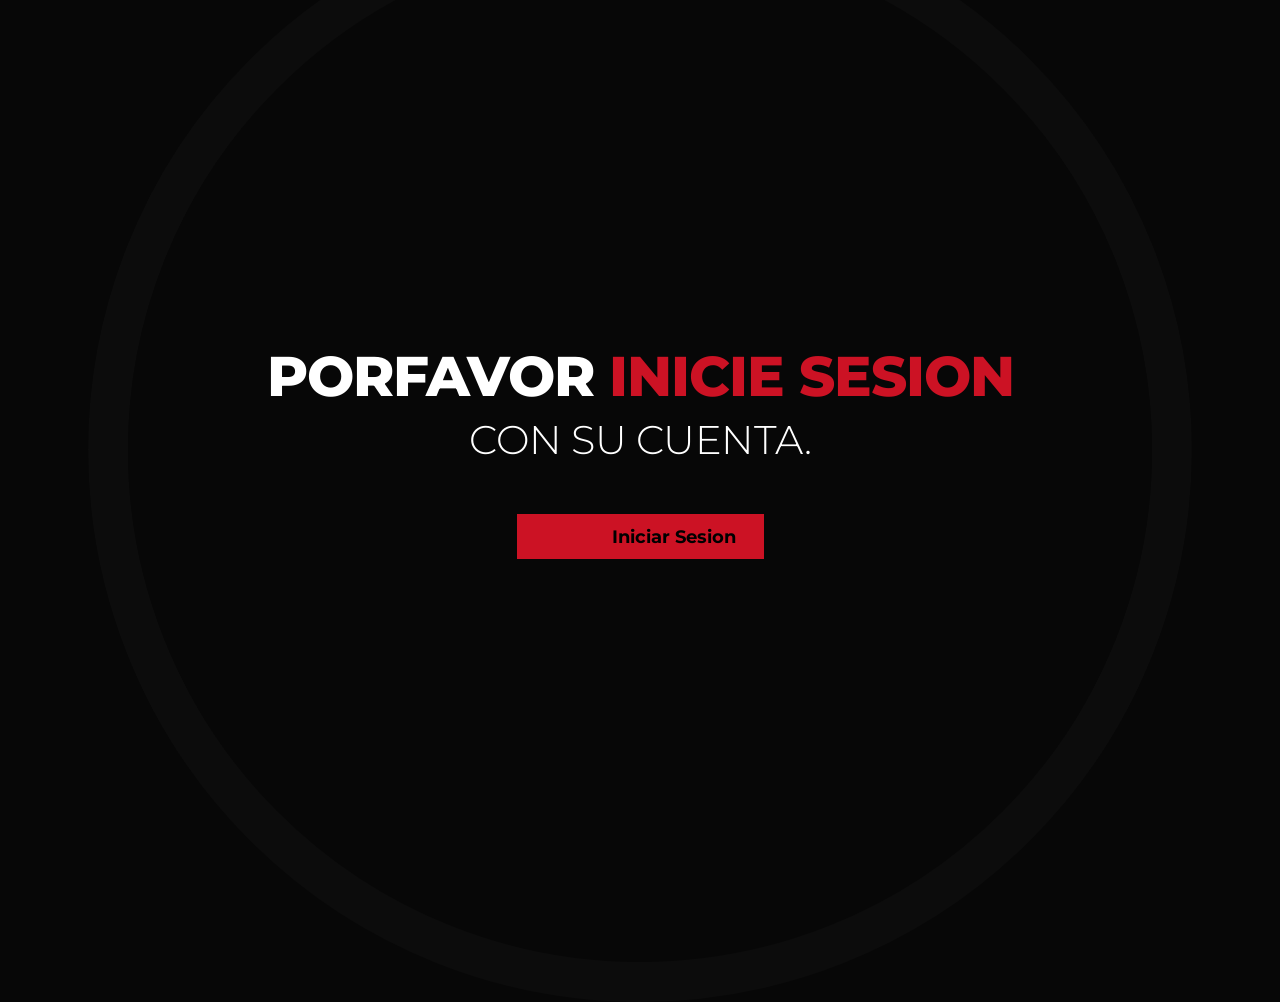
==== index.html @ c69fb955 "Update index.html" ====
<!DOCTYPE html>
<html lang="es">
<head>
    <meta charset="UTF-8">
    <meta name="viewport" content="width=device-width, initial-scale=1.0">
    <title>ZyrIsland</title>
    <link rel="stylesheet" href="css/styles.css">
    <link href="https://fonts.googleapis.com/icon?family=Material+Icons" rel="stylesheet">

    <link rel="icon" type="image/png" href="/favicon/favicon-96x96.png" sizes="96x96" />
    <link rel="icon" type="image/svg+xml" href="/favicon/favicon.svg" />
    <link rel="shortcut icon" href="/favicon/favicon.ico" />
    <link rel="apple-touch-icon" sizes="180x180" href="/favicon/apple-touch-icon.png" />
    <meta name="apple-mobile-web-app-title" content="ZyrAkaTV" />
    <link rel="manifest" href="/favicon/site.webmanifest" />
</head>
<body>
    <div id="toast-container" class="toast-container"></div>

    <div class="background-graphic"></div>
    
    <div class="login-container">
        <h1>PORFAVOR <span class="highlight">INICIE SESION</span></h1>
        <h2>CON SU CUENTA.</h2>

        <div id="initial-view" class="view-section">
            <button id="show-login-btn" class="red-btn">
                <span class="material-icons icon">key</span>  Iniciar Sesion
            </button>
        </div>

        <div id="form-view" class="view-section hidden-smooth">
            <input type="text" id="username-input" placeholder="Nombre de usuario" autocomplete="off">
            <input type="password" id="password-input" placeholder="Contraseña">
            <button id="submit-login-btn" class="red-btn btn-small"><span class="material-icons icon">login</span> Acceder</button>
        </div>
    </div>

    <script src="js/login.js"></script>
</body>
</html>
---- css/styles.css ----
@import url('https://fonts.googleapis.com/css2?family=Montserrat:wght@300;400;700;800&display=swap');

body {
    margin: 0;
    padding: 0;
    background-color: #070707;
    color: #ffffff;
    font-family: 'Montserrat', sans-serif;
    display: flex;
    justify-content: center;
    align-items: center;
    height: 100vh;
    overflow: hidden;
    position: relative;
}

.background-graphic {
    position: absolute;
    top: 50%;
    left: 50%;
    transform: translate(-50%, -50%);
    width: 80vw;
    height: 80vw;
    border: 40px solid rgba(255, 255, 255, 0.02);
    border-radius: 50%;
    z-index: 0;
    pointer-events: none;
}

.login-container {
    text-align: center;
    z-index: 10;
    position: relative;
}

h1 { font-size: 3.5rem; font-weight: 800; margin: 0; letter-spacing: -1px; }
.highlight { color: #cc1224; }
h2 { font-size: 2.5rem; font-weight: 300; margin: 5px 0 50px 0; letter-spacing: -0.5px; }

.view-section {
    transition: opacity 0.4s ease, transform 0.4s ease;
    opacity: 1;
    transform: scale(1);
}

.hidden-smooth {
    opacity: 0;
    transform: scale(0.95);
    pointer-events: none;
    position: absolute;
    visibility: hidden;
}

#form-view {
    display: flex;
    flex-direction: column;
    align-items: center;
    gap: 12px;
    width: 100%;
}

.red-btn {
    background-color: #cc1224;
    color: #000000;
    border: none;
    padding: 12px 28px;
    font-size: 1.1rem;
    font-weight: 700;
    font-family: 'Montserrat', sans-serif;
    cursor: pointer;
    display: inline-flex;
    align-items: center;
    justify-content: center;
    transition: background-color 0.3s ease, transform 0.1s ease;
}

.red-btn:hover { background-color: #e61529; }
.red-btn:active { transform: scale(0.98); }

.red-btn.loading {
    background-color: #5c0810;
    color: #999;
    pointer-events: none;
}

.red-btn .icon { margin-right: 10px; font-size: 1.2rem; }
.btn-small { margin-top: 15px; padding: 10px 20px; font-size: 1rem; width: 250px; }

input {
    width: 224px;
    padding: 12px;
    background-color: #111;
    border: 1px solid #333;
    color: white;
    font-family: 'Montserrat', sans-serif;
    outline: none;
    transition: border-color 0.3s ease, box-shadow 0.3s ease;
}

input:focus {
    border-color: #cc1224;
    box-shadow: 0 0 8px rgba(204, 18, 36, 0.3);
}

.toast-container {
    position: fixed;
    top: 20px;
    left: 50%;
    transform: translateX(-50%);
    display: flex;
    flex-direction: column;
    gap: 10px;
    z-index: 1000;
}

.toast {
    background-color: #1a1a1a;
    border: 1px solid #333;
    border-radius: 4px;
    width: 320px;
    overflow: hidden;
    box-shadow: 0 5px 15px rgba(0,0,0,0.6);
    animation: slideDown 0.4s cubic-bezier(0.175, 0.885, 0.32, 1.275) forwards, fadeOut 0.3s ease 5s forwards;
}

@keyframes slideDown {
    from { transform: translateY(-30px); opacity: 0; }
    to { transform: translateY(0); opacity: 1; }
}
@keyframes fadeOut {
    from { opacity: 1; transform: translateY(0); }
    to { opacity: 0; transform: translateY(-10px); }
}

.toast-content {
    display: flex;
    align-items: center;
    padding: 15px;
    gap: 15px;
}

.toast-text {
    flex: 1;
    text-align: left;
}

.toast-text h4 {
    margin: 0 0 3px 0;
    font-size: 1rem;
    font-weight: 700;
}

.toast-text p {
    margin: 0;
    font-size: 0.85rem;
    color: #aaa;
}

.toast-icon { font-size: 28px; }
.toast-error .toast-icon { color: #ff3333; }
.toast-success .toast-icon { color: #28a745; }

.toast-progress {
    height: 4px;
    width: 100%;
    background-color: #222;
}

.toast-progress-bar {
    height: 100%;
    width: 100%;
    animation: progressShrink 5s linear forwards;
}

.toast-error .toast-progress-bar { background-color: #ff3333; }
.toast-success .toast-progress-bar { background-color: #28a745; }

@keyframes progressShrink {
    from { width: 100%; }
    to { width: 0%; }
}

.language-selector { margin-top: 60px; display: flex; align-items: center; justify-content: center; gap: 10px; font-size: 0.9rem; }
select { background-color: #000; color: #fff; border: 1px solid #333; padding: 5px 10px; font-family: 'Montserrat', sans-serif; outline: none; }

/* =========================================
   ESTILOS DEL DASHBOARD
   ========================================= */

.dashboard-body {
    background-color: #0c0c0e; 
    overflow: hidden;
}

.dashboard-layout {
    display: flex;
    height: 100vh;
    width: 100vw;
}

.sidebar {
    width: 260px;
    background-color: #121216; 
    display: flex;
    flex-direction: column;
    justify-content: space-between;
    padding: 20px 0;
    border-right: 1px solid #1a1a1a;
}

.sidebar-top {
    display: flex;
    flex-direction: column;
}

.toggle-arrow {
    align-self: flex-end;
    margin-right: 20px;
    color: #fff;
    cursor: pointer;
    font-size: 1.2rem;
}

.user-profile {
    display: flex;
    flex-direction: column;
    align-items: center;
    margin-top: 20px;
    margin-bottom: 40px;
}

.avatar-container {
    width: 100px;
    height: 100px;
    border: 2px solid #cc1224;
    margin-bottom: 15px;
    background-color: #000;
}

.avatar-container img {
    width: 100%;
    height: 100%;
    object-fit: cover;
    image-rendering: pixelated; 
}

.user-profile h2 {
    font-size: 1.2rem;
    font-weight: 700;
    margin: 0;
    letter-spacing: 0px;
}

.sidebar-menu {
    display: flex;
    flex-direction: column;
    gap: 5px;
}

.menu-item {
    display: flex;
    align-items: center;
    gap: 15px;
    color: #dfdfdf;
    text-decoration: none;
    padding: 12px 30px;
    font-size: 1rem;
    font-weight: 400;
    transition: background-color 0.2s;
}

.menu-item:hover {
    background-color: rgba(255, 255, 255, 0.05);
}

.menu-item .material-icons {
    font-size: 1.5rem;
    color: #999;
}

.sidebar-bottom {
    padding: 0 20px;
}

.studio-logo {
    display: flex;
    align-items: center;
    gap: 15px;
    margin-bottom: 20px;
}

.custom-logo {
    width: 45px;
    height: auto;
}

.studio-text {
    line-height: 1.2;
}

.brand-name { font-weight: 800; font-size: 1.1rem; }
.brand-sub { font-weight: 400; font-size: 1rem; }

.footer-links p {
    font-size: 0.7rem;
    color: #666;
    line-height: 1.6;
}

.footer-links a {
    color: #666;
    text-decoration: none;
}

.footer-links a:hover { color: #aaa; }

.main-content {
    flex: 1;
    display: flex;
    flex-direction: column;
    background-color: #0c0c0e;
}

.top-red-bar {
    width: 100%;
    height: 35px;
    background-color: #cc1224; 
}

.main-header {
    display: flex;
    justify-content: flex-end;
    padding: 15px 30px;
    background-color: #121216;
    border-bottom: 1px solid #1a1a1a;
}

.header-right {
    display: flex;
    align-items: center;
    gap: 20px;
}

.instances-label {
    font-weight: 800;
    font-size: 0.9rem;
    letter-spacing: 1px;
}

.search-box {
    display: flex;
    align-items: center;
    background-color: #222;
    border-radius: 4px;
    padding: 5px 10px;
    width: 250px;
}

.search-box .material-icons {
    color: #888;
    font-size: 1.2rem;
    margin-right: 5px;
}

.search-box input {
    background: transparent;
    border: none;
    color: #fff;
    width: 100%;
    padding: 0;
    font-size: 0.9rem;
}

.search-box input:focus {
    box-shadow: none;
}

.content-area {
    padding: 50px 60px;
}

.page-title {
    font-size: 3rem;
    margin: 0 0 40px 0;
    letter-spacing: -1px;
}

.page-title .text-thin {
    font-weight: 300;
    color: #cc1224;
}

.page-title .text-bold {
    font-weight: 800;
    color: #cc1224;
}

.instances-grid {
    display: flex;
    gap: 30px;
    flex-wrap: wrap;
}

.instance-card {
    display: flex;
    flex-direction: column;
    width: 280px;
    cursor: pointer;
    transition: transform 0.2s;
}

.instance-card:hover {
    transform: scale(1.02);
}

.instance-card-img {
    width: 100%;
    height: 150px;
    object-fit: cover;
    background-color: #1a1a1a;
}

.instance-card-title {
    margin-top: 10px;
    font-size: 1rem;
    font-weight: 400;
    color: #888999;
}

.unauthorized-container {
    position: fixed;
    top: 0; left: 0;
    width: 100vw;
    height: 100vh;
    background-color: #070707;
    z-index: 100;
    display: flex;
    justify-content: center;
    align-items: center;
    text-align: center;
}

.unauthorized-container .login-container {
    z-index: 10;
    padding: 20px;
}

.small-subtitle {
    font-size: 1.1rem;
    font-weight: 400;
    max-width: 600px;
    margin: 20px auto 40px auto;
    line-height: 1.6;
    color: #a0a0a0;
}

/* =========================================
   ESTILOS DE LA PÁGINA DE INSTANCIA (PLAY)
   ========================================= */

.instance-body {
    margin: 0;
    overflow: hidden;
    background-color: #000;
    color: #fff;
    font-family: 'Montserrat', sans-serif;
}

.bg-layer {
    position: absolute;
    top: 0; left: 0;
    width: 100vw; height: 100vh;
    background-size: cover;
    background-position: center;
    z-index: 0;
    filter: brightness(0.4);
    transition: background-image 0.5s ease;
}

.instance-layout {
    position: relative;
    z-index: 10;
    display: flex;
    height: 100vh;
    width: 100vw;
}

.side-dock {
    width: 80px;
    background-color: rgba(18, 18, 22, 0.85);
    backdrop-filter: blur(10px);
    border-right: 1px solid rgba(255, 255, 255, 0.05);
    display: flex;
    flex-direction: column;
    align-items: center;
    padding: 30px 0;
    justify-content: space-between;
}

.dock-top, .dock-icons, .dock-bottom {
    display: flex;
    flex-direction: column;
    align-items: center;
    gap: 20px;
    width: 100%;
}

.menu-btn {
    color: #fff;
    cursor: pointer;
    font-size: 2.2rem;
    transition: color 0.2s;
}

.menu-btn:hover { color: #cc1224; }

.dock-icon {
    width: 48px; height: 48px;
    border-radius: 8px;
    cursor: pointer;
    transition: transform 0.2s, border 0.2s;
    border: 2px solid transparent;
    object-fit: cover;
    background-color: #111;
}

.dock-icon:hover { transform: scale(1.1); }
.dock-icon.active { border-color: #cc1224; transform: scale(1.1); }

.dock-avatar {
    width: 48px; height: 48px;
    border: 2px solid #cc1224;
    image-rendering: pixelated;
    border-radius: 4px;
}

.main-stage {
    flex: 1;
    display: flex;
    flex-direction: column;
    justify-content: flex-end;
    align-items: center;
    padding-bottom: 12vh; 
}

.bottom-area {
    display: flex;
    flex-direction: column;
    align-items: center;
}

.btn-play {
    background-color: #cc1224;
    color: white;
    border: none;
    padding: 15px 140px; 
    font-size: 2rem;
    font-weight: 800;
    font-family: 'Montserrat', sans-serif;
    cursor: pointer;
    border-radius: 2px;
    box-shadow: 0 10px 30px rgba(204, 18, 36, 0.4);
    letter-spacing: 2px;
    transition: transform 0.2s, background-color 0.2s, box-shadow 0.2s;
}

.btn-play:hover {
    background-color: #e61529;
    transform: scale(1.02);
    box-shadow: 0 10px 40px rgba(204, 18, 36, 0.6);
}

.download-panel {
    display: flex;
    background-color: #0a0a0f;
    width: 750px;
    height: 280px;
    box-shadow: 0 20px 60px rgba(0,0,0,0.8);
    border: 1px solid #111;
}

.dp-left {
    flex: 1;
    padding: 40px;
    display: flex;
    flex-direction: column;
    justify-content: center;
}

#dp-title {
    font-size: 2.2rem;
    font-weight: 700;
    margin: 0 0 25px 0;
    color: #ffffff;
    letter-spacing: -0.5px;
}

.dp-bar-container {
    width: 100%;
    height: 16px;
    background-color: #2b2b36;
    margin-bottom: 25px;
}

.dp-bar-fill {
    height: 100%;
    width: 0%;
    background-color: #cc1224;
}

.dp-status-text {
    font-size: 1.15rem;
    font-weight: 400;
    color: #e0e0e0;
    margin-bottom: 25px;
}

.dp-timer {
    font-size: 1rem;
    color: #ffffff;
    font-family: monospace;
    margin-top: -10px;
}

.dp-right {
    width: 280px;
    background-color: #000;
}

.dp-right img {
    width: 100%;
    height: 100%;
    object-fit: cover;
}

.hidden {
    display: none !important;
}
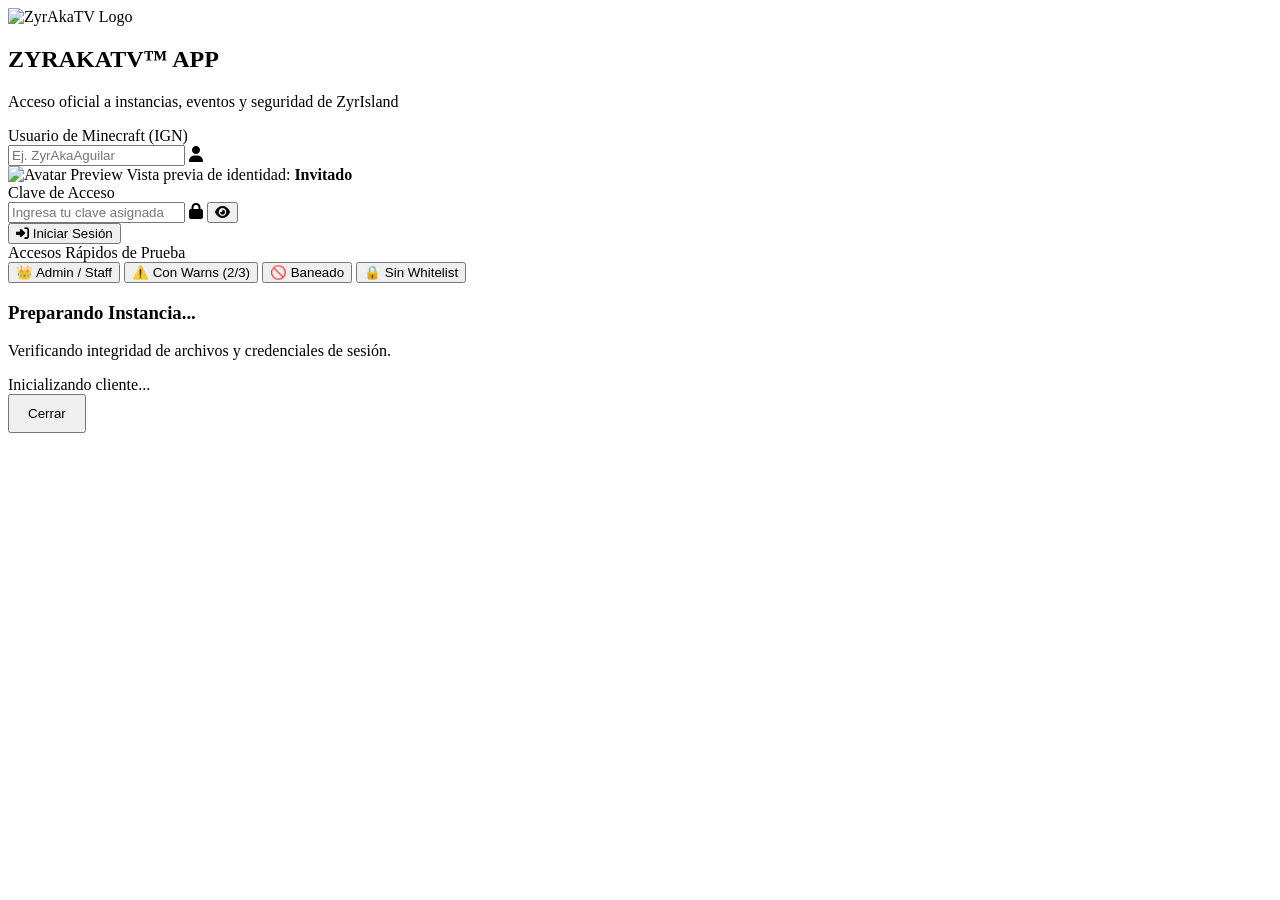
==== commit 97518d68: "Update index.html" ====
--- a/index.html
+++ b/index.html
@@ -3,39 +3,922 @@
 <head>
     <meta charset="UTF-8">
     <meta name="viewport" content="width=device-width, initial-scale=1.0">
-    <title>ZyrIsland</title>
-    <link rel="stylesheet" href="css/styles.css">
-    <link href="https://fonts.googleapis.com/icon?family=Material+Icons" rel="stylesheet">
-
-    <link rel="icon" type="image/png" href="/favicon/favicon-96x96.png" sizes="96x96" />
-    <link rel="icon" type="image/svg+xml" href="/favicon/favicon.svg" />
-    <link rel="shortcut icon" href="/favicon/favicon.ico" />
-    <link rel="apple-touch-icon" sizes="180x180" href="/favicon/apple-touch-icon.png" />
-    <meta name="apple-mobile-web-app-title" content="ZyrAkaTV" />
-    <link rel="manifest" href="/favicon/site.webmanifest" />
+    <title>ZyrAkaTV™ App | Gestor de Instancias, Eventos & Seguridad</title>
+    <meta name="description" content="Portal oficial de acceso, instancias de juego, historial disciplinario y gestión de eventos para ZyrIsland y ZyrAkaTV™.">
+    <meta name="robots" content="noindex, nofollow">
+    <meta name="theme-color" content="#cc1224">
+
+    <link rel="stylesheet" href="style.css">
+    <link rel="stylesheet" href="https://cdnjs.cloudflare.com/ajax/libs/font-awesome/6.4.0/css/all.min.css">
+
+    <link rel="icon" type="image/png" href="https://zyrisland.net/favicon/favicon-96x96.png" sizes="96x96" />
+    <link rel="shortcut icon" href="https://zyrisland.net/favicon/favicon.ico" />
 </head>
 <body>
-    <div id="toast-container" class="toast-container"></div>
-
-    <div class="background-graphic"></div>
-    
-    <div class="login-container">
-        <h1>PORFAVOR <span class="highlight">INICIE SESION</span></h1>
-        <h2>CON SU CUENTA.</h2>
-
-        <div id="initial-view" class="view-section">
-            <button id="show-login-btn" class="red-btn">
-                <span class="material-icons icon">key</span>  Iniciar Sesion
-            </button>
-        </div>
-
-        <div id="form-view" class="view-section hidden-smooth">
-            <input type="text" id="username-input" placeholder="Nombre de usuario" autocomplete="off">
-            <input type="password" id="password-input" placeholder="Contraseña">
-            <button id="submit-login-btn" class="red-btn btn-small"><span class="material-icons icon">login</span> Acceder</button>
+    <div class="ambient-canvas"></div>
+    <div class="ambient-grid"></div>
+
+    <!-- Contenedor de Notificaciones Toast -->
+    <div id="toast-stack" class="toast-stack"></div>
+
+    <!-- Raíz Dinámica de la Aplicación -->
+    <div id="app-root"></div>
+
+    <!-- Modal de Instalación / Descarga de Instancia -->
+    <div id="install-modal-backdrop" class="modal-backdrop">
+        <div class="install-modal">
+            <h3 id="modal-inst-title">Preparando Instancia...</h3>
+            <p id="modal-inst-desc">Verificando integridad de archivos y credenciales de sesión.</p>
+            <div class="install-bar-bg">
+                <div id="modal-progress-fill" class="install-bar-fill"></div>
+            </div>
+            <div id="modal-step-text" class="install-step-label">Inicializando cliente...</div>
+            <div class="modal-footer-btns">
+                <button type="button" id="modal-close-btn" class="btn-ban-logout" style="padding: 10px 18px;">Cerrar</button>
+            </div>
         </div>
     </div>
 
-    <script src="js/login.js"></script>
+    <script>
+        /* =========================================================
+           ESTADO GLOBAL Y UTILIDADES DE COOKIES / STORAGE
+           ========================================================= */
+        const STORAGE_SANDBOX_KEY = "zyrisland_staff_sandbox_accounts";
+        let baseAccounts = [];
+        let instancesList = [];
+        let currentUser = null;
+        let activeTab = "instancias"; // "instancias" | "historial" | "staff"
+        let countdownInterval = null;
+        let lastRenderHash = "";
+
+        function setCookie(name, value, days = 7) {
+            const expires = new Date(Date.now() + days * 864e5).toUTCString();
+            document.cookie = `${name}=${encodeURIComponent(value)}; expires=${expires}; path=/; SameSite=Lax`;
+        }
+
+        function getCookie(name) {
+            const match = document.cookie.match(new RegExp("(^| )" + name + "=([^;]+)"));
+            return match ? decodeURIComponent(match[2]) : null;
+        }
+
+        function deleteCookie(name) {
+            document.cookie = `${name}=; expires=Thu, 01 Jan 1970 00:00:00 UTC; path=/;`;
+        }
+
+        function showToast(title, message, type = "error") {
+            const stack = document.getElementById("toast-stack");
+            const toast = document.createElement("div");
+            toast.className = `toast-item ${type}`;
+
+            const iconClass = type === "success"
+                ? "fa-check-circle"
+                : type === "warn"
+                    ? "fa-exclamation-triangle"
+                    : "fa-shield-alt";
+
+            toast.innerHTML = `
+                <i class="fas ${iconClass} toast-icon"></i>
+                <div class="toast-body">
+                    <h4>${title}</h4>
+                    <p>${message}</p>
+                </div>
+                <div class="toast-progress"></div>
+            `;
+
+            stack.appendChild(toast);
+            setTimeout(() => {
+                toast.style.opacity = "0";
+                toast.style.transform = "translateX(30px)";
+                toast.style.transition = "all 0.3s ease";
+                setTimeout(() => toast.remove(), 300);
+            }, 5000);
+        }
+
+        function getAvatarUrl(username, size = 64) {
+            const clean = encodeURIComponent((username || "Steve").trim() || "Steve");
+            return `https://mc-heads.net/avatar/${clean}/${size}`;
+        }
+
+        function getBodyUrl(username) {
+            const clean = encodeURIComponent((username || "Steve").trim() || "Steve");
+            return `https://mc-heads.net/body/${clean}/right`;
+        }
+
+        /* =========================================================
+           CARGA Y SINCRONIZACIÓN DE JSON + SANDBOX STAFF
+           ========================================================= */
+        function getMergedAccounts() {
+            const sandboxRaw = localStorage.getItem(STORAGE_SANDBOX_KEY);
+            if (!sandboxRaw) return baseAccounts;
+            try {
+                const sandboxMap = JSON.parse(sandboxRaw);
+                return baseAccounts.map(acc => sandboxMap[acc.username.toLowerCase()] || acc);
+            } catch (_) {
+                return baseAccounts;
+            }
+        }
+
+        function saveAccountOverride(updatedAccount) {
+            let sandboxMap = {};
+            try {
+                sandboxMap = JSON.parse(localStorage.getItem(STORAGE_SANDBOX_KEY) || "{}");
+            } catch (_) {}
+            sandboxMap[updatedAccount.username.toLowerCase()] = updatedAccount;
+            localStorage.setItem(STORAGE_SANDBOX_KEY, JSON.stringify(sandboxMap));
+        }
+
+        function resetSandboxOverrides() {
+            localStorage.removeItem(STORAGE_SANDBOX_KEY);
+        }
+
+        async function fetchEcosystemData() {
+            try {
+                const [accRes, instRes] = await Promise.all([
+                    fetch(`accounts.json?t=${Date.now()}`, { cache: "no-store" }),
+                    fetch(`instances.json?t=${Date.now()}`, { cache: "no-store" })
+                ]);
+
+                if (accRes.ok) baseAccounts = await accRes.json();
+                if (instRes.ok) instancesList = await instRes.json();
+            } catch (err) {
+                console.warn("Sincronizando con caché local:", err);
+            }
+
+            const isLoggedIn = getCookie("Esta_iniciado_sesion") === "true";
+            const savedName = getCookie("Nombre");
+
+            if (isLoggedIn && savedName) {
+                const merged = getMergedAccounts();
+                const found = merged.find(u => u.username.toLowerCase() === savedName.toLowerCase());
+                if (found) {
+                    currentUser = found;
+                    renderAuthenticatedExperience();
+                    return;
+                }
+            }
+
+            currentUser = null;
+            renderLoginScreen();
+        }
+
+        /* =========================================================
+           VISTA 1: PANTALLA DE INICIO DE SESIÓN
+           ========================================================= */
+        function renderLoginScreen() {
+            const hash = "LOGIN_VIEW";
+            if (lastRenderHash === hash) return;
+            lastRenderHash = hash;
+            clearInterval(countdownInterval);
+
+            const root = document.getElementById("app-root");
+            root.innerHTML = `
+                <main class="login-view">
+                    <section class="login-card" id="login-card">
+                        <div class="login-brand">
+                            <div class="login-logo-ring">
+                                <img src="https://app.zyrisland.net/assets/icons/zyrakatv-ico.png" alt="ZyrAkaTV Logo">
+                            </div>
+                            <h1>ZYRAKA<span style="color: var(--accent-red);">TV™</span> APP</h1>
+                            <p>Acceso oficial a instancias, eventos y seguridad de ZyrIsland</p>
+                        </div>
+
+                        <form id="login-form" autocomplete="off">
+                            <div class="form-group">
+                                <label for="login-username">Usuario de Minecraft (IGN)</label>
+                                <div class="input-wrapper">
+                                    <input type="text" id="login-username" placeholder="Ej. ZyrAkaAguilar" required>
+                                    <i class="fas fa-user field-icon"></i>
+                                </div>
+                            </div>
+
+                            <div class="skin-preview-strip">
+                                <img id="login-skin-img" src="${getAvatarUrl("ZyrAkaAguilar", 64)}" alt="Avatar Preview">
+                                <span>Vista previa de identidad: <strong id="login-skin-name">Invitado</strong></span>
+                            </div>
+
+                            <div class="form-group">
+                                <label for="login-password">Clave de Acceso</label>
+                                <div class="input-wrapper">
+                                    <input type="password" id="login-password" placeholder="Ingresa tu clave asignada" required>
+                                    <i class="fas fa-lock field-icon"></i>
+                                    <button type="button" id="toggle-pass" class="toggle-pass-btn" aria-label="Mostrar contraseña">
+                                        <i class="fas fa-eye"></i>
+                                    </button>
+                                </div>
+                            </div>
+
+                            <button type="submit" class="btn-login-submit">
+                                <i class="fas fa-sign-in-alt"></i> Iniciar Sesión
+                            </button>
+                        </form>
+
+                        <div class="quick-demo-box">
+                            <div class="quick-demo-title">Accesos Rápidos de Prueba</div>
+                            <div class="demo-pills">
+                                <button type="button" class="demo-pill-btn" data-user="ZyrAkaAguilar" data-pass="zyr2026">👑 Admin / Staff</button>
+                                <button type="button" class="demo-pill-btn" data-user="PlayerTest" data-pass="1234">⚠️ Con Warns (2/3)</button>
+                                <button type="button" class="demo-pill-btn" data-user="UserSancionado" data-pass="1234">🚫 Baneado</button>
+                                <button type="button" class="demo-pill-btn" data-user="InvitadoPendiente" data-pass="1234">🔒 Sin Whitelist</button>
+                            </div>
+                        </div>
+                    </section>
+                </main>
+            `;
+
+            const userInput = document.getElementById("login-username");
+            const passInput = document.getElementById("login-password");
+            const skinImg = document.getElementById("login-skin-img");
+            const skinName = document.getElementById("login-skin-name");
+
+            userInput.addEventListener("input", () => {
+                const val = userInput.value.trim();
+                skinName.textContent = val || "Invitado";
+                skinImg.src = getAvatarUrl(val || "Steve", 64);
+            });
+
+            document.getElementById("toggle-pass").addEventListener("click", function () {
+                const isPass = passInput.type === "password";
+                passInput.type = isPass ? "text" : "password";
+                this.innerHTML = `<i class="fas ${isPass ? "fa-eye-slash" : "fa-eye"}"></i>`;
+            });
+
+            document.querySelectorAll(".demo-pill-btn").forEach(btn => {
+                btn.addEventListener("click", () => {
+                    userInput.value = btn.dataset.user;
+                    passInput.value = btn.dataset.pass;
+                    userInput.dispatchEvent(new Event("input"));
+                    document.getElementById("login-form").dispatchEvent(new Event("submit"));
+                });
+            });
+
+            document.getElementById("login-form").addEventListener("submit", (e) => {
+                e.preventDefault();
+                const ign = userInput.value.trim();
+                const pwd = passInput.value;
+                const merged = getMergedAccounts();
+                const matched = merged.find(u => u.username.toLowerCase() === ign.toLowerCase() && u.password === pwd);
+
+                if (!matched) {
+                    const card = document.getElementById("login-card");
+                    card.classList.remove("shake");
+                    void card.offsetWidth;
+                    card.classList.add("shake");
+                    showToast("Credenciales Incorrectas", "El usuario IGN o la clave ingresada no coinciden con nuestros registros.", "error");
+                    return;
+                }
+
+                setCookie("Esta_iniciado_sesion", "true", 7);
+                setCookie("Nombre", matched.username, 7);
+                currentUser = matched;
+                activeTab = "instancias";
+                showToast("Sesión Iniciada", `Bienvenido de vuelta, ${matched.username}.`, "success");
+                renderAuthenticatedExperience();
+            });
+        }
+
+        function handleLogout() {
+            deleteCookie("Esta_iniciado_sesion");
+            deleteCookie("Nombre");
+            currentUser = null;
+            lastRenderHash = "";
+            clearInterval(countdownInterval);
+            showToast("Sesión Cerrada", "Has salido de forma segura del portal.", "warn");
+            renderLoginScreen();
+        }
+
+        /* =========================================================
+           ENRUTADOR DE EXPERIENCIA AUTENTICADA (BAN / NO-AUTH / APP)
+           ========================================================= */
+        function renderAuthenticatedExperience() {
+            if (!currentUser) return renderLoginScreen();
+
+            // 1. Verificar si la cuenta tiene un baneo activo
+            if (currentUser.baneo && currentUser.baneo.activo === true) {
+                renderBanScreen(currentUser);
+                return;
+            }
+
+            // 2. Verificar si el usuario tiene autorización en whitelist
+            if (currentUser.autorizado !== true) {
+                renderUnauthorizedScreen(currentUser);
+                return;
+            }
+
+            // 3. Renderizar Dashboard Principal
+            renderMainDashboard(currentUser);
+        }
+
+        /* =========================================================
+           VISTA 2: PANTALLA DE BLOQUEO POR BANEO (TEMP-BAN / PERM-BAN)
+           ========================================================= */
+        function renderBanScreen(user) {
+            const hash = `BAN_${JSON.stringify(user.baneo)}`;
+            if (lastRenderHash === hash) return;
+            lastRenderHash = hash;
+            clearInterval(countdownInterval);
+
+            const ban = user.baneo;
+            const isPerm = ban.tipo === "permban";
+            const root = document.getElementById("app-root");
+
+            root.innerHTML = `
+                <main class="ban-screen-overlay">
+                    <section class="ban-card">
+                        <div class="ban-shield-icon">
+                            <i class="fas ${isPerm ? "fa-ban" : "fa-hourglass-half"}"></i>
+                        </div>
+                        <div class="ban-type-pill">
+                            <i class="fas fa-exclamation-circle"></i>
+                            <span>${isPerm ? "EXPULSIÓN PERMANENTE (PERM-BAN)" : "SUSPENSIÓN TEMPORAL (TEMP-BAN)"}</span>
+                        </div>
+                        <h1>ACCESO RESTRINGIDO</h1>
+                        <p style="color: var(--text-muted); margin: 0;">
+                            La cuenta <strong style="color: #fff;">${user.username}</strong> tiene una sanción disciplinaria vigente en la red <strong>ZyrIsland</strong>.
+                        </p>
+
+                        <div class="ban-reason-box">
+                            <span>Motivo registrado por administración</span>
+                            <p>${ban.razon || "Incumplimiento grave de los Términos y Condiciones de ZyrIsland."}</p>
+                        </div>
+
+                        <div class="ban-meta-grid">
+                            <div class="ban-meta-cell">
+                                <small>ID de Caso</small>
+                                <strong>${ban.id_caso || "BAN-2026-000"}</strong>
+                            </div>
+                            <div class="ban-meta-cell">
+                                <small>Aplicado por</small>
+                                <strong>${ban.staff || "Administración"}</strong>
+                            </div>
+                            <div class="ban-meta-cell">
+                                <small>Fecha de Sanción</small>
+                                <strong>${ban.fecha || "Reciente"}</strong>
+                            </div>
+                        </div>
+
+                        ${!isPerm && ban.expira ? `
+                            <div class="countdown-box">
+                                <small>Tiempo restante para levantamiento automático</small>
+                                <div class="countdown-timer" id="ban-countdown">Calculando...</div>
+                            </div>
+                        ` : `
+                            <div class="countdown-box">
+                                <small>Duración de la medida</small>
+                                <div class="countdown-timer" style="font-size: 1.15rem; color: #ff6b7a;">PERMANENTE E IRREVOCABLE</div>
+                            </div>
+                        `}
+
+                        <div class="ban-actions-row">
+                            ${ban.apelable !== false ? `
+                                <a href="https://discord.gg/DVBdqXgsGu" target="_blank" rel="noopener" class="btn-appeal-discord">
+                                    <i class="fab fa-discord"></i> Abrir Ticket de Apelación
+                                </a>
+                            ` : ""}
+                            <button type="button" id="ban-logout-btn" class="btn-ban-logout">
+                                <i class="fas fa-sign-out-alt"></i> Cerrar Sesión
+                            </button>
+                        </div>
+                    </section>
+                </main>
+            `;
+
+            document.getElementById("ban-logout-btn").addEventListener("click", handleLogout);
+
+            if (!isPerm && ban.expira) {
+                const targetTime = new Date(ban.expira).getTime();
+                const updateTimer = () => {
+                    const el = document.getElementById("ban-countdown");
+                    if (!el) return;
+                    const diff = targetTime - Date.now();
+                    if (diff <= 0) {
+                        el.textContent = "SUSPENSIÓN FINALIZADA — RECARGA";
+                        clearInterval(countdownInterval);
+                        return;
+                    }
+                    const d = Math.floor(diff / 86400000);
+                    const h = Math.floor((diff % 86400000) / 3600000);
+                    const m = Math.floor((diff % 3600000) / 60000);
+                    const s = Math.floor((diff % 60000) / 1000);
+                    el.textContent = `${d}d ${String(h).padStart(2, "0")}h ${String(m).padStart(2, "0")}m ${String(s).padStart(2, "0")}s`;
+                };
+                updateTimer();
+                countdownInterval = setInterval(updateTimer, 1000);
+            }
+        }
+
+        /* =========================================================
+           VISTA 3: PANTALLA NO AUTORIZADO (SIN WHITELIST)
+           ========================================================= */
+        function renderUnauthorizedScreen(user) {
+            const hash = `NOAUTH_${user.username}`;
+            if (lastRenderHash === hash) return;
+            lastRenderHash = hash;
+            clearInterval(countdownInterval);
+
+            const root = document.getElementById("app-root");
+            root.innerHTML = `
+                <main class="ban-screen-overlay" style="background: radial-gradient(circle at 50% 25%, rgba(245, 158, 11, 0.16) 0%, #09090d 55%, #070707 100%);">
+                    <section class="ban-card" style="border-color: rgba(245, 158, 11, 0.4); border-top-color: var(--accent-amber);">
+                        <div class="ban-shield-icon" style="color: var(--accent-amber); border-color: rgba(245, 158, 11, 0.45); background: rgba(245, 158, 11, 0.12);">
+                            <i class="fas fa-user-lock"></i>
+                        </div>
+                        <div class="ban-type-pill" style="color: #fbbf24; border-color: rgba(245, 158, 11, 0.4); background: rgba(245, 158, 11, 0.14);">
+                            <span>CUENTA PENDIENTE DE WHITELIST</span>
+                        </div>
+                        <h1>NO AUTORIZADO</h1>
+                        <p style="color: var(--text-muted); line-height: 1.65; margin: 14px 0 28px 0;">
+                            Hola <strong style="color: #fff;">${user.username}</strong>, tu perfil aún no cuenta con permisos activos para descargar modpacks o ingresar a las instancias privadas de <strong>ZyrIsland</strong>.
+                        </p>
+                        <div class="ban-actions-row">
+                            <a href="https://discord.gg/DVBdqXgsGu" target="_blank" rel="noopener" class="btn-appeal-discord">
+                                <i class="fab fa-discord"></i> Solicitar Acceso en Discord
+                            </a>
+                            <button type="button" id="noauth-logout-btn" class="btn-ban-logout">
+                                <i class="fas fa-sign-out-alt"></i> Cerrar Sesión
+                            </button>
+                        </div>
+                    </section>
+                </main>
+            `;
+
+            document.getElementById("noauth-logout-btn").addEventListener("click", handleLogout);
+        }
+
+        /* =========================================================
+           VISTA 4: DASHBOARD PRINCIPAL CON TABS Y GESTIÓN DISCIPLINARIA
+           ========================================================= */
+        function renderMainDashboard(user) {
+            const activeWarns = (user.warns || []).filter(w => w.activa !== false);
+            const maxWarns = user.max_warns || 3;
+            const isStaff = user.role === "admin" || user.role === "staff";
+
+            const hash = `DASH_${activeTab}_${JSON.stringify(user)}_${JSON.stringify(instancesList)}`;
+            if (lastRenderHash === hash) return;
+            lastRenderHash = hash;
+            clearInterval(countdownInterval);
+
+            const strikeLevel = Math.min(3, activeWarns.length);
+            const riskLabel = strikeLevel === 0
+                ? "Historial limpio • Sin advertencias"
+                : strikeLevel === 1
+                    ? "Precaución • 1 advertencia acumulada"
+                    : strikeLevel === 2
+                        ? "Riesgo alto • A 1 warn de suspensión"
+                        : "Límite alcanzado • Revisión disciplinaria";
+
+            const root = document.getElementById("app-root");
+            root.innerHTML = `
+                <div class="app-shell">
+                    <header class="topbar">
+                        <a href="https://zyrisland.net" class="topbar-brand">
+                            <img src="https://app.zyrisland.net/assets/icons/zyrakatv-ico.png" alt="ZyrAkaTV">
+                            <div class="topbar-brand-text">
+                                <strong>ZYRAKA™</strong>
+                                <span>LAUNCHER & APP</span>
+                            </div>
+                        </a>
+
+                        <nav class="topbar-nav">
+                            <button type="button" class="tab-btn ${activeTab === "instancias" ? "active" : ""}" data-tab="instancias">
+                                <i class="fas fa-cubes"></i> Instancias
+                            </button>
+                            <button type="button" class="tab-btn ${activeTab === "historial" ? "active" : ""}" data-tab="historial">
+                                <i class="fas fa-exclamation-triangle"></i> Warns & Estado
+                                <span class="tab-badge-count">${activeWarns.length}/${maxWarns}</span>
+                            </button>
+                            ${isStaff ? `
+                                <button type="button" class="tab-btn ${activeTab === "staff" ? "active" : ""}" data-tab="staff">
+                                    <i class="fas fa-gavel"></i> Panel Staff
+                                </button>
+                            ` : ""}
+                        </nav>
+
+                        <div class="topbar-user">
+                            <div class="user-chip">
+                                <img src="${getAvatarUrl(user.username, 64)}" alt="${user.username}">
+                                <div class="user-chip-info">
+                                    <strong>${user.username}</strong>
+                                    <span>${user.badge || user.role.toUpperCase()}</span>
+                                </div>
+                            </div>
+                            <button type="button" id="topbar-logout-btn" class="btn-logout" title="Cerrar Sesión">
+                                <i class="fas fa-sign-out-alt"></i>
+                            </button>
+                        </div>
+                    </header>
+
+                    <main class="dashboard-main">
+                        <!-- Banner de Perfil + Medidor Visual de Warns -->
+                        <section class="hero-profile-banner">
+                            <div class="hero-profile-left">
+                                <div class="skin-render-box">
+                                    <img src="${getBodyUrl(user.username)}" alt="Skin ${user.username}">
+                                </div>
+                                <div class="hero-text-area">
+                                    <div class="role-pill">
+                                        <i class="fas fa-shield-alt"></i>
+                                        <span>${user.badge || "MIEMBRO AUTORIZADO"}</span>
+                                    </div>
+                                    <h1>Hola, <span style="color: var(--accent-red);">${user.username}</span></h1>
+                                    <p>Discord vinculado: <strong style="color: #fff;">${user.discord || "No especificado"}</strong> • Sesión protegida en tiempo real.</p>
+                                </div>
+                            </div>
+
+                            <div class="discipline-widget" id="jump-to-warns" title="Haz clic para ver el detalle de tus advertencias">
+                                <div class="discipline-widget-top">
+                                    <span>Estado Disciplinario</span>
+                                    <strong style="color: ${strikeLevel >= 2 ? "#ff5c6c" : strikeLevel === 1 ? "#fbbf24" : "#34d399"};">
+                                        ${activeWarns.length} / ${maxWarns} WARNS
+                                    </strong>
+                                </div>
+                                <div class="strike-segments">
+                                    <div class="strike-bar ${strikeLevel >= 1 ? `filled-${strikeLevel}` : ""}"></div>
+                                    <div class="strike-bar ${strikeLevel >= 2 ? `filled-${strikeLevel}` : ""}"></div>
+                                    <div class="strike-bar ${strikeLevel >= 3 ? `filled-${strikeLevel}` : ""}"></div>
+                                </div>
+                                <div class="discipline-widget-sub">${riskLabel}</div>
+                            </div>
+                        </section>
+
+                        <!-- Contenedor Dinámico de Pestaña -->
+                        <div id="tab-content-area"></div>
+                    </main>
+                </div>
+            `;
+
+            document.getElementById("topbar-logout-btn").addEventListener("click", handleLogout);
+            document.getElementById("jump-to-warns").addEventListener("click", () => {
+                activeTab = "historial";
+                lastRenderHash = "";
+                renderMainDashboard(currentUser);
+            });
+
+            document.querySelectorAll(".tab-btn").forEach(btn => {
+                btn.addEventListener("click", () => {
+                    activeTab = btn.dataset.tab;
+                    lastRenderHash = "";
+                    renderMainDashboard(currentUser);
+                });
+            });
+
+            const tabArea = document.getElementById("tab-content-area");
+            if (activeTab === "instancias") {
+                renderInstancesTab(tabArea, user);
+            } else if (activeTab === "historial") {
+                renderWarningsTab(tabArea, user);
+            } else if (activeTab === "staff" && isStaff) {
+                renderStaffModerationTab(tabArea, user);
+            }
+        }
+
+        /* =========================================================
+           TAB A: INSTANCIAS Y MODPACKS AUTORIZADOS
+           ========================================================= */
+        function renderInstancesTab(container, user) {
+            const allowedIds = Array.isArray(user.instancias_permitidas) ? user.instancias_permitidas : [];
+            const visibleInstances = instancesList.filter(inst => allowedIds.includes(inst.id));
+
+            container.innerHTML = `
+                <div class="section-header-row">
+                    <h2><i class="fas fa-server"></i> Tus Instancias Autorizadas (${visibleInstances.length})</h2>
+                    <div class="sync-indicator">
+                        <span class="sync-dot"></span>
+                        <span>Sincronización activa cada 4s</span>
+                    </div>
+                </div>
+
+                ${visibleInstances.length === 0 ? `
+                    <div class="clean-record-box" style="border-top-color: var(--accent-red);">
+                        <i class="fas fa-box-open" style="color: var(--accent-red);"></i>
+                        <h3>Sin instancias asignadas</h3>
+                        <p>Tu cuenta está verificada, pero aún no tiene paquetes de servidor vinculados. Consulta con el equipo Staff en Discord.</p>
+                    </div>
+                ` : `
+                    <div class="instances-grid">
+                        ${visibleInstances.map(inst => `
+                            <article class="instance-card">
+                                <div>
+                                    <div class="instance-card-top">
+                                        <span class="instance-tag">${inst.tag || "INSTANCIA"}</span>
+                                        <span class="instance-status ${inst.estado === "online" ? "online" : "maintenance"}">
+                                            <i class="fas fa-circle" style="font-size: 0.55rem;"></i>
+                                            ${inst.estado === "online" ? "Disponible" : "En Pruebas"}
+                                        </span>
+                                    </div>
+                                    <h3>${inst.nombre}</h3>
+                                    <p>${inst.descripcion}</p>
+                                    <div class="instance-meta-row">
+                                        <span class="meta-chip"><i class="fas fa-code-branch"></i> ${inst.version}</span>
+                                        <span class="meta-chip"><i class="fas fa-cubes"></i> ${inst.mods_count} mods</span>
+                                        <span class="meta-chip"><i class="fas fa-memory"></i> ${inst.ram_recomendada}</span>
+                                    </div>
+                                </div>
+
+                                <div class="instance-actions">
+                                    <button type="button" class="btn-install-instance" data-inst-id="${inst.id}">
+                                        <i class="fas fa-download"></i> Preparar Pack
+                                    </button>
+                                    <button type="button" class="btn-copy-srv-ip" data-ip="${inst.ip}" title="Copiar IP: ${inst.ip}">
+                                        <i class="fas fa-copy"></i>
+                                    </button>
+                                </div>
+                            </article>
+                        `).join("")}
+                    </div>
+                `}
+            `;
+
+            container.querySelectorAll(".btn-copy-srv-ip").forEach(btn => {
+                btn.addEventListener("click", async () => {
+                    try {
+                        await navigator.clipboard.writeText(btn.dataset.ip);
+                        showToast("IP Copiada", `Dirección ${btn.dataset.ip} lista para pegar en Minecraft.`, "success");
+                    } catch (_) {}
+                });
+            });
+
+            container.querySelectorAll(".btn-install-instance").forEach(btn => {
+                btn.addEventListener("click", () => {
+                    const inst = instancesList.find(i => i.id === btn.dataset.instId);
+                    if (inst) launchInstanceInstaller(inst);
+                });
+            });
+        }
+
+        function launchInstanceInstaller(inst) {
+            const backdrop = document.getElementById("install-modal-backdrop");
+            const title = document.getElementById("modal-inst-title");
+            const desc = document.getElementById("modal-inst-desc");
+            const fill = document.getElementById("modal-progress-fill");
+            const stepText = document.getElementById("modal-step-text");
+
+            title.textContent = inst.nombre;
+            desc.textContent = `Paquete: ${inst.archivo_zip} (${inst.version})`;
+            fill.style.width = "0%";
+            backdrop.classList.add("open");
+
+            const steps = [
+                { pct: 25, text: `[1/4] Verificando whitelist para ${currentUser.username}...` },
+                { pct: 55, text: `[2/4] Validando firmas SHA-256 de ${inst.mods_count} módulos...` },
+                { pct: 85, text: `[3/4] Empaquetando recursos zyrisland: y configuraciones...` },
+                { pct: 100, text: `[4/4] ¡Listo! Redirigiendo al paquete oficial...` }
+            ];
+
+            let idx = 0;
+            stepText.textContent = steps[0].text;
+            fill.style.width = `${steps[0].pct}%`;
+
+            const timer = setInterval(() => {
+                idx++;
+                if (idx < steps.length) {
+                    fill.style.width = `${steps[idx].pct}%`;
+                    stepText.textContent = steps[idx].text;
+                } else {
+                    clearInterval(timer);
+                    showToast("Paquete Verificado", `${inst.archivo_zip} preparado correctamente.`, "success");
+                    if (inst.url_descarga) {
+                        window.open(inst.url_descarga, "_blank", "noopener");
+                    }
+                }
+            }, 650);
+
+            document.getElementById("modal-close-btn").onclick = () => {
+                clearInterval(timer);
+                backdrop.classList.remove("open");
+            };
+        }
+
+        /* =========================================================
+           TAB B: HISTORIAL DE ADVERTENCIAS (WARNS)
+           ========================================================= */
+        function renderWarningsTab(container, user) {
+            const warns = Array.isArray(user.warns) ? user.warns : [];
+            const maxWarns = user.max_warns || 3;
+
+            container.innerHTML = `
+                <div class="section-header-row">
+                    <h2><i class="fas fa-exclamation-triangle"></i> Registro de Advertencias (${warns.length})</h2>
+                    <a href="https://zyrisland.net/soporte/terminos#seccion-7" target="_blank" rel="noopener" class="meta-chip" style="text-decoration: none;">
+                        <i class="fas fa-book"></i> Consultar Art. 7.3 Reglamento
+                    </a>
+                </div>
+
+                ${warns.length === 0 ? `
+                    <div class="clean-record-box">
+                        <i class="fas fa-check-circle"></i>
+                        <h3>¡Expediente Impecable!</h3>
+                        <p>No tienes ninguna advertencia registrada en tu cuenta de ZyrIsland. Mantén el juego limpio para conservar todos tus privilegios.</p>
+                    </div>
+                ` : `
+                    <div class="warns-container">
+                        ${warns.map(w => `
+                            <article class="warn-card ${w.severidad || "leve"}">
+                                <div class="warn-info">
+                                    <h4>
+                                        <span>${w.id || "WRN-2026"}</span>
+                                        <span class="severity-tag">Severidad ${w.severidad || "Leve"}</span>
+                                    </h4>
+                                    <p>${w.razon}</p>
+                                    <div class="warn-meta">
+                                        Emitida por <strong>${w.staff || "Staff"}</strong> • Fecha: <strong>${w.fecha || "N/A"}</strong>
+                                    </div>
+                                </div>
+                                <a href="https://discord.gg/DVBdqXgsGu" target="_blank" rel="noopener" class="btn-ban-logout" style="padding: 10px 16px; font-size: 0.76rem; text-decoration: none;">
+                                    <i class="fab fa-discord"></i> Consultar
+                                </a>
+                            </article>
+                        `).join("")}
+                    </div>
+                `}
+            `;
+        }
+
+        /* =========================================================
+           TAB C: PANEL STAFF (GESTIÓN DE WARNS, TEMP-BAN Y PERM-BAN)
+           ========================================================= */
+        function renderStaffModerationTab(container, adminUser) {
+            const allUsers = getMergedAccounts();
+
+            container.innerHTML = `
+                <div class="section-header-row">
+                    <h2><i class="fas fa-gavel"></i> Centro Disciplinario Staff</h2>
+                    <button type="button" id="reset-sandbox-btn" class="meta-chip" style="cursor: pointer;">
+                        <i class="fas fa-undo"></i> Restaurar JSON Original
+                    </button>
+                </div>
+
+                <div class="staff-panel-grid">
+                    <div class="staff-box">
+                        <h3><i class="fas fa-user-shield"></i> Aplicar Sanción o Advertencia</h3>
+                        <div class="staff-form-grid">
+                            <div>
+                                <label style="font-size: 0.72rem; font-weight: 800; color: #aaa; display: block; margin-bottom: 6px;">USUARIO OBJETIVO</label>
+                                <select id="staff-target-user" class="staff-select">
+                                    ${allUsers.map(u => `<option value="${u.username}">${u.username} (${u.baneo?.activo ? "BANEADO" : `${(u.warns || []).length} warns`})</option>`).join("")}
+                                </select>
+                            </div>
+
+                            <div>
+                                <label style="font-size: 0.72rem; font-weight: 800; color: #aaa; display: block; margin-bottom: 6px;">SEVERIDAD / DURACIÓN (TEMP-BAN EN HORAS)</label>
+                                <div style="display: grid; grid-template-columns: 1fr 1fr; gap: 10px;">
+                                    <select id="staff-severity" class="staff-select">
+                                        <option value="leve">Warn Leve</option>
+                                        <option value="media" selected>Warn Media</option>
+                                        <option value="grave">Warn Grave</option>
+                                    </select>
+                                    <input type="number" id="staff-ban-hours" class="staff-input" value="48" min="1" max="8760" placeholder="Horas Temp-Ban">
+                                </div>
+                            </div>
+
+                            <div>
+                                <label style="font-size: 0.72rem; font-weight: 800; color: #aaa; display: block; margin-bottom: 6px;">MOTIVO Y ARTÍCULO INFRINGIDO</label>
+                                <textarea id="staff-reason" class="staff-textarea" rows="3" placeholder="Ej. Uso de cliente modificado o robo en propiedad privada (Art. 6.2.2)."></textarea>
+                            </div>
+
+                            <div class="staff-btn-row">
+                                <button type="button" id="act-add-warn" class="btn-staff-action btn-warn">
+                                    <i class="fas fa-exclamation-triangle"></i> Añadir Warn
+                                </button>
+                                <button type="button" id="act-tempban" class="btn-staff-action btn-tempban">
+                                    <i class="fas fa-hourglass-half"></i> Temp-Ban
+                                </button>
+                                <button type="button" id="act-permban" class="btn-staff-action btn-permban">
+                                    <i class="fas fa-ban"></i> Perm-Ban
+                                </button>
+                                <button type="button" id="act-pardon" class="btn-staff-action btn-pardon">
+                                    <i class="fas fa-check-circle"></i> Limpiar / Perdonar
+                                </button>
+                            </div>
+                        </div>
+                    </div>
+
+                    <div class="staff-box" style="border-top-color: #3b82f6;">
+                        <h3><i class="fas fa-code"></i> Exportar accounts.json Actualizado</h3>
+                        <p style="font-size: 0.82rem; color: var(--text-muted); margin: 0 0 12px 0;">
+                            Los cambios aplicados arriba se prueban al instante en tu navegador. Copia este JSON y pégalo en tu repositorio de GitHub para hacerlo global:
+                        </p>
+                        <div class="json-export-area" id="json-export-box"></div>
+                        <button type="button" id="copy-json-btn" class="btn-install-instance" style="width: 100%;">
+                            <i class="fas fa-copy"></i> Copiar JSON Completo para GitHub
+                        </button>
+                    </div>
+                </div>
+            `;
+
+            const exportBox = document.getElementById("json-export-box");
+            exportBox.textContent = JSON.stringify(getMergedAccounts(), null, 2);
+
+            const applyAction = (mode) => {
+                const targetName = document.getElementById("staff-target-user").value;
+                const severity = document.getElementById("staff-severity").value;
+                const hours = Math.max(1, Number(document.getElementById("staff-ban-hours").value || 24));
+                const reason = document.getElementById("staff-reason").value.trim() || "Sanción aplicada por incumplimiento de normativa ZyrIsland.";
+
+                const list = getMergedAccounts();
+                const target = JSON.parse(JSON.stringify(list.find(u => u.username === targetName)));
+                if (!target) return;
+
+                const nowStr = new Date().toISOString().slice(0, 16).replace("T", " ");
+
+                if (mode === "warn") {
+                    target.warns = target.warns || [];
+                    target.warns.push({
+                        id: `WRN-2026-${Math.floor(100 + Math.random() * 899)}`,
+                        razon: reason,
+                        severidad: severity,
+                        fecha: nowStr,
+                        staff: adminUser.username,
+                        activa: true
+                    });
+
+                    // Auto-escalado si alcanza max_warns
+                    const maxW = target.max_warns || 3;
+                    if (target.warns.length >= maxW) {
+                        target.baneo = {
+                            activo: true,
+                            tipo: "tempban",
+                            id_caso: `BAN-2026-${Math.floor(100 + Math.random() * 899)}`,
+                            razon: `Acumulación automática de ${target.warns.length}/${maxW} advertencias. Última: ${reason}`,
+                            staff: adminUser.username,
+                            fecha: nowStr,
+                            expira: new Date(Date.now() + hours * 3600000).toISOString(),
+                            apelable: true
+                        };
+                        showToast("Auto-TempBan Activado", `${target.username} alcanzó ${maxW} warns y fue suspendido.`, "error");
+                    } else {
+                        showToast("Advertencia Registrada", `Se añadió un warn (${target.warns.length}/${maxW}) a ${target.username}.`, "warn");
+                    }
+                } else if (mode === "tempban") {
+                    target.baneo = {
+                        activo: true,
+                        tipo: "tempban",
+                        id_caso: `BAN-2026-${Math.floor(100 + Math.random() * 899)}`,
+                        razon: reason,
+                        staff: adminUser.username,
+                        fecha: nowStr,
+                        expira: new Date(Date.now() + hours * 3600000).toISOString(),
+                        apelable: true
+                    };
+                    showToast("Temp-Ban Aplicado", `${target.username} suspendido por ${hours}h.`, "error");
+                } else if (mode === "permban") {
+                    target.baneo = {
+                        activo: true,
+                        tipo: "permban",
+                        id_caso: `BAN-2026-${Math.floor(100 + Math.random() * 899)}`,
+                        razon: reason,
+                        staff: adminUser.username,
+                        fecha: nowStr,
+                        expira: null,
+                        apelable: false
+                    };
+                    showToast("Perm-Ban Aplicado", `${target.username} vetado permanentemente.`, "error");
+                } else if (mode === "pardon") {
+                    target.warns = [];
+                    target.autorizado = true;
+                    target.baneo = {
+                        activo: false,
+                        tipo: null,
+                        id_caso: null,
+                        razon: "",
+                        staff: "",
+                        fecha: "",
+                        expira: null,
+                        apelable: false
+                    };
+                    showToast("Historial Limpiado", `Se retiraron todas las sanciones de ${target.username}.`, "success");
+                }
+
+                saveAccountOverride(target);
+                if (target.username === currentUser.username) {
+                    currentUser = target;
+                }
+                lastRenderHash = "";
+                renderAuthenticatedExperience();
+            };
+
+            document.getElementById("act-add-warn").addEventListener("click", () => applyAction("warn"));
+            document.getElementById("act-tempban").addEventListener("click", () => applyAction("tempban"));
+            document.getElementById("act-permban").addEventListener("click", () => applyAction("permban"));
+            document.getElementById("act-pardon").addEventListener("click", () => applyAction("pardon"));
+
+            document.getElementById("reset-sandbox-btn").addEventListener("click", () => {
+                resetSandboxOverrides();
+                lastRenderHash = "";
+                showToast("JSON Restaurado", "Se restablecieron los valores originales del archivo accounts.json.", "success");
+                fetchEcosystemData();
+            });
+
+            document.getElementById("copy-json-btn").addEventListener("click", async () => {
+                try {
+                    await navigator.clipboard.writeText(JSON.stringify(getMergedAccounts(), null, 2));
+                    showToast("JSON Copiado", "Pega el contenido en accounts.json dentro de tu repositorio.", "success");
+                } catch (_) {}
+            });
+        }
+
+        // Inicialización y sondeo cada 4 segundos
+        fetchEcosystemData();
+        setInterval(fetchEcosystemData, 4000);
+    </script>
 </body>
 </html>
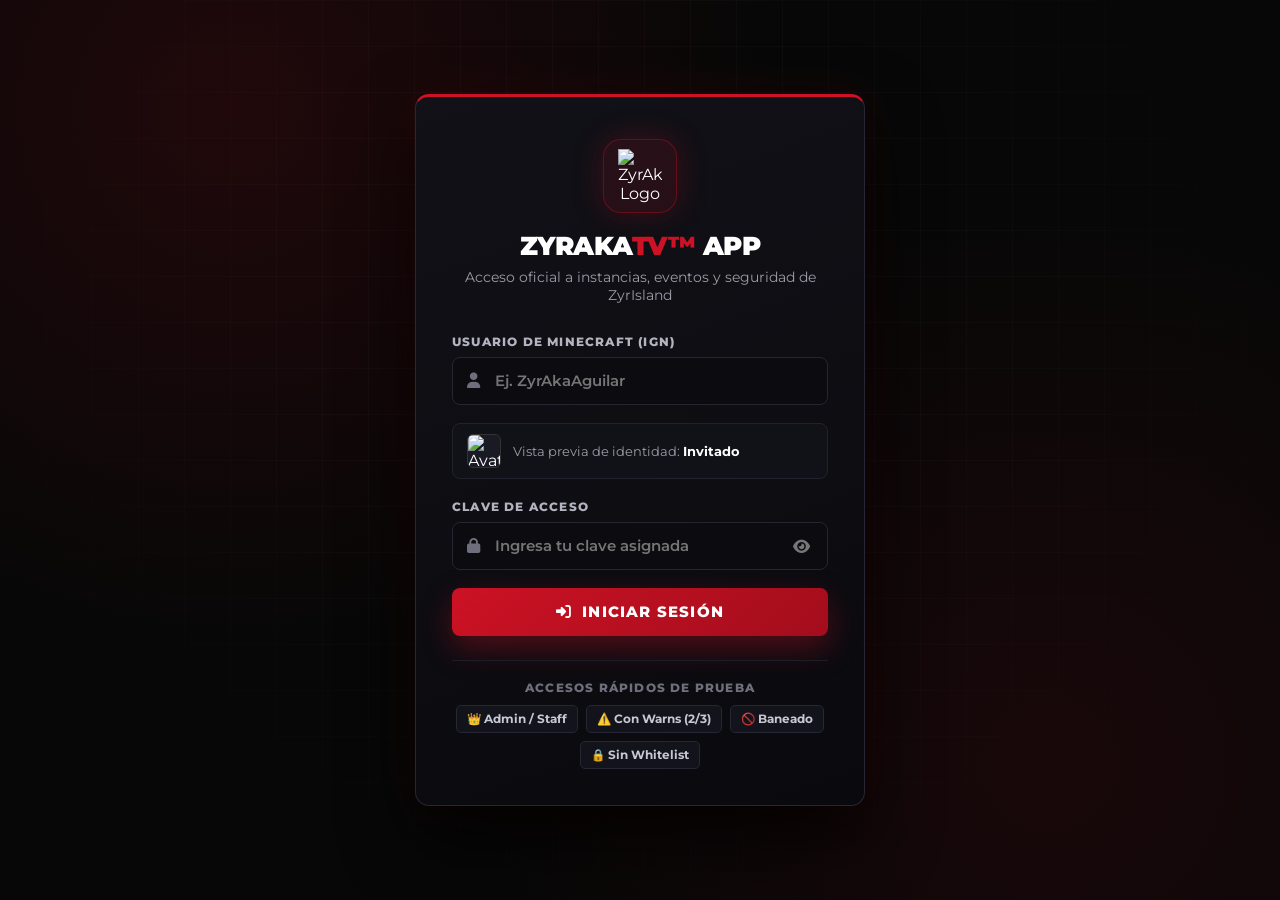
==== commit a27d9342: "Update index.html" ====
--- a/index.html
+++ b/index.html
@@ -8,7 +8,7 @@
     <meta name="robots" content="noindex, nofollow">
     <meta name="theme-color" content="#cc1224">
 
-    <link rel="stylesheet" href="style.css">
+    <link rel="stylesheet" href="css/styles.css">
     <link rel="stylesheet" href="https://cdnjs.cloudflare.com/ajax/libs/font-awesome/6.4.0/css/all.min.css">
 
     <link rel="icon" type="image/png" href="https://zyrisland.net/favicon/favicon-96x96.png" sizes="96x96" />
@@ -18,13 +18,10 @@
     <div class="ambient-canvas"></div>
     <div class="ambient-grid"></div>
 
-    <!-- Contenedor de Notificaciones Toast -->
     <div id="toast-stack" class="toast-stack"></div>
 
-    <!-- Raíz Dinámica de la Aplicación -->
     <div id="app-root"></div>
 
-    <!-- Modal de Instalación / Descarga de Instancia -->
     <div id="install-modal-backdrop" class="modal-backdrop">
         <div class="install-modal">
             <h3 id="modal-inst-title">Preparando Instancia...</h3>
@@ -40,14 +37,11 @@
     </div>
 
     <script>
-        /* =========================================================
-           ESTADO GLOBAL Y UTILIDADES DE COOKIES / STORAGE
-           ========================================================= */
         const STORAGE_SANDBOX_KEY = "zyrisland_staff_sandbox_accounts";
         let baseAccounts = [];
         let instancesList = [];
         let currentUser = null;
-        let activeTab = "instancias"; // "instancias" | "historial" | "staff"
+        let activeTab = "instancias";
         let countdownInterval = null;
         let lastRenderHash = "";
 
@@ -104,9 +98,6 @@
             return `https://mc-heads.net/body/${clean}/right`;
         }
 
-        /* =========================================================
-           CARGA Y SINCRONIZACIÓN DE JSON + SANDBOX STAFF
-           ========================================================= */
         function getMergedAccounts() {
             const sandboxRaw = localStorage.getItem(STORAGE_SANDBOX_KEY);
             if (!sandboxRaw) return baseAccounts;
@@ -161,9 +152,6 @@
             renderLoginScreen();
         }
 
-        /* =========================================================
-           VISTA 1: PANTALLA DE INICIO DE SESIÓN
-           ========================================================= */
         function renderLoginScreen() {
             const hash = "LOGIN_VIEW";
             if (lastRenderHash === hash) return;
@@ -286,31 +274,22 @@
             renderLoginScreen();
         }
 
-        /* =========================================================
-           ENRUTADOR DE EXPERIENCIA AUTENTICADA (BAN / NO-AUTH / APP)
-           ========================================================= */
         function renderAuthenticatedExperience() {
             if (!currentUser) return renderLoginScreen();
 
-            // 1. Verificar si la cuenta tiene un baneo activo
             if (currentUser.baneo && currentUser.baneo.activo === true) {
                 renderBanScreen(currentUser);
                 return;
             }
 
-            // 2. Verificar si el usuario tiene autorización en whitelist
             if (currentUser.autorizado !== true) {
                 renderUnauthorizedScreen(currentUser);
                 return;
             }
 
-            // 3. Renderizar Dashboard Principal
             renderMainDashboard(currentUser);
         }
 
-        /* =========================================================
-           VISTA 2: PANTALLA DE BLOQUEO POR BANEO (TEMP-BAN / PERM-BAN)
-           ========================================================= */
         function renderBanScreen(user) {
             const hash = `BAN_${JSON.stringify(user.baneo)}`;
             if (lastRenderHash === hash) return;
@@ -406,9 +385,6 @@
             }
         }
 
-        /* =========================================================
-           VISTA 3: PANTALLA NO AUTORIZADO (SIN WHITELIST)
-           ========================================================= */
         function renderUnauthorizedScreen(user) {
             const hash = `NOAUTH_${user.username}`;
             if (lastRenderHash === hash) return;
@@ -444,9 +420,6 @@
             document.getElementById("noauth-logout-btn").addEventListener("click", handleLogout);
         }
 
-        /* =========================================================
-           VISTA 4: DASHBOARD PRINCIPAL CON TABS Y GESTIÓN DISCIPLINARIA
-           ========================================================= */
         function renderMainDashboard(user) {
             const activeWarns = (user.warns || []).filter(w => w.activa !== false);
             const maxWarns = user.max_warns || 3;
@@ -571,9 +544,6 @@
             }
         }
 
-        /* =========================================================
-           TAB A: INSTANCIAS Y MODPACKS AUTORIZADOS
-           ========================================================= */
         function renderInstancesTab(container, user) {
             const allowedIds = Array.isArray(user.instancias_permitidas) ? user.instancias_permitidas : [];
             const visibleInstances = instancesList.filter(inst => allowedIds.includes(inst.id));
@@ -733,9 +703,6 @@
             `;
         }
 
-        /* =========================================================
-           TAB C: PANEL STAFF (GESTIÓN DE WARNS, TEMP-BAN Y PERM-BAN)
-           ========================================================= */
         function renderStaffModerationTab(container, adminUser) {
             const allUsers = getMergedAccounts();
 
@@ -831,7 +798,6 @@
                         activa: true
                     });
 
-                    // Auto-escalado si alcanza max_warns
                     const maxW = target.max_warns || 3;
                     if (target.warns.length >= maxW) {
                         target.baneo = {
@@ -916,7 +882,6 @@
             });
         }
 
-        // Inicialización y sondeo cada 4 segundos
         fetchEcosystemData();
         setInterval(fetchEcosystemData, 4000);
     </script>
--- a/css/styles.css
+++ b/css/styles.css
@@ -0,0 +1,1402 @@
+@import url('https://fonts.googleapis.com/css2?family=Montserrat:wght@300;400;600;700;800;900&display=swap');
+
+:root {
+    --bg-dark: #070707;
+    --surface-card: #0e0e13;
+    --surface-elevated: #14141c;
+    --border-subtle: #1f1f29;
+    --text-main: #ffffff;
+    --text-muted: #9c9ca8;
+    --accent-red: #cc1224;
+    --accent-red-hover: #e81529;
+    --accent-red-glow: rgba(204, 18, 36, 0.35);
+    --accent-green: #10b981;
+    --accent-amber: #f59e0b;
+    --accent-blue: #3b82f6;
+}
+
+* {
+    box-sizing: border-box;
+}
+
+body {
+    margin: 0;
+    padding: 0;
+    background-color: var(--bg-dark);
+    color: var(--text-main);
+    font-family: 'Montserrat', sans-serif;
+    overflow-x: hidden;
+    min-height: 100vh;
+}
+
+/* =========================================
+   FONDO ANIMADO GLOBAL
+   ========================================= */
+.ambient-canvas {
+    position: fixed;
+    inset: 0;
+    pointer-events: none;
+    z-index: 0;
+    background:
+        radial-gradient(circle at 18% 12%, rgba(204, 18, 36, 0.13) 0%, transparent 42%),
+        radial-gradient(circle at 82% 85%, rgba(204, 18, 36, 0.09) 0%, transparent 45%),
+        #070707;
+}
+
+.ambient-grid {
+    position: fixed;
+    inset: 0;
+    pointer-events: none;
+    z-index: 0;
+    background-image:
+        linear-gradient(rgba(255, 255, 255, 0.022) 1px, transparent 1px),
+        linear-gradient(90deg, rgba(255, 255, 255, 0.022) 1px, transparent 1px);
+    background-size: 46px 46px;
+    mask-image: radial-gradient(circle at 50% 35%, black 35%, transparent 85%);
+    -webkit-mask-image: radial-gradient(circle at 50% 35%, black 35%, transparent 85%);
+    animation: gridFloat 24s linear infinite;
+}
+
+@keyframes gridFloat {
+    0% { background-position: 0 0; }
+    100% { background-position: 46px 46px; }
+}
+
+/* =========================================
+   NOTIFICACIONES TOAST CON BARRA DE PROGRESO
+   ========================================= */
+.toast-stack {
+    position: fixed;
+    top: 24px;
+    right: 24px;
+    display: flex;
+    flex-direction: column;
+    gap: 12px;
+    z-index: 9999;
+    max-width: 380px;
+    width: calc(100% - 48px);
+}
+
+.toast-item {
+    position: relative;
+    overflow: hidden;
+    background: rgba(16, 16, 23, 0.96);
+    backdrop-filter: blur(12px);
+    border: 1px solid #2a2a38;
+    border-left: 4px solid var(--accent-red);
+    border-radius: 8px;
+    padding: 15px 18px 18px 18px;
+    display: flex;
+    align-items: flex-start;
+    gap: 12px;
+    box-shadow: 0 18px 40px rgba(0, 0, 0, 0.8);
+    animation: toastSlideIn 0.4s cubic-bezier(0.22, 1, 0.36, 1) forwards;
+}
+
+.toast-item.success { border-left-color: var(--accent-green); }
+.toast-item.warn { border-left-color: var(--accent-amber); }
+.toast-item.error { border-left-color: var(--accent-red); }
+
+.toast-icon {
+    font-size: 1.15rem;
+    margin-top: 2px;
+}
+
+.toast-item.success .toast-icon { color: var(--accent-green); }
+.toast-item.warn .toast-icon { color: var(--accent-amber); }
+.toast-item.error .toast-icon { color: var(--accent-red); }
+
+.toast-body h4 {
+    margin: 0 0 3px 0;
+    font-size: 0.86rem;
+    font-weight: 800;
+    text-transform: uppercase;
+    letter-spacing: 0.5px;
+}
+
+.toast-body p {
+    margin: 0;
+    font-size: 0.82rem;
+    color: var(--text-muted);
+    line-height: 1.4;
+}
+
+.toast-progress {
+    position: absolute;
+    bottom: 0;
+    left: 0;
+    height: 3px;
+    width: 100%;
+    background-color: var(--accent-red);
+    transform-origin: left;
+    animation: shrinkProgress 5s linear forwards;
+}
+
+.toast-item.success .toast-progress { background-color: var(--accent-green); }
+.toast-item.warn .toast-progress { background-color: var(--accent-amber); }
+
+@keyframes toastSlideIn {
+    from { opacity: 0; transform: translateX(40px) scale(0.95); }
+    to { opacity: 1; transform: translateX(0) scale(1); }
+}
+
+@keyframes shrinkProgress {
+    from { transform: scaleX(1); }
+    to { transform: scaleX(0); }
+}
+
+/* =========================================
+   PANTALLA DE INICIO DE SESIÓN ANIMADA
+   ========================================= */
+.login-view {
+    position: relative;
+    z-index: 2;
+    min-height: 100vh;
+    display: flex;
+    align-items: center;
+    justify-content: center;
+    padding: 32px 20px;
+}
+
+.login-card {
+    position: relative;
+    width: 100%;
+    max-width: 450px;
+    background: linear-gradient(160deg, rgba(18, 18, 25, 0.94) 0%, rgba(10, 10, 14, 0.98) 100%);
+    backdrop-filter: blur(16px);
+    border: 1px solid #262634;
+    border-top: 3px solid var(--accent-red);
+    border-radius: 14px;
+    padding: 42px 36px 36px 36px;
+    box-shadow: 0 30px 70px rgba(0, 0, 0, 0.88), 0 0 45px rgba(204, 18, 36, 0.12);
+    animation: cardEntrance 0.65s cubic-bezier(0.22, 1, 0.36, 1);
+}
+
+@keyframes cardEntrance {
+    from { opacity: 0; transform: translateY(26px) scale(0.97); }
+    to { opacity: 1; transform: translateY(0) scale(1); }
+}
+
+.login-card.shake {
+    animation: shakeBox 0.45s ease;
+}
+
+@keyframes shakeBox {
+    0%, 100% { transform: translateX(0); }
+    20% { transform: translateX(-9px); }
+    40% { transform: translateX(9px); }
+    60% { transform: translateX(-6px); }
+    80% { transform: translateX(6px); }
+}
+
+.login-brand {
+    display: flex;
+    flex-direction: column;
+    align-items: center;
+    text-align: center;
+    margin-bottom: 30px;
+}
+
+.login-logo-ring {
+    width: 74px;
+    height: 74px;
+    border-radius: 18px;
+    background: rgba(204, 18, 36, 0.12);
+    border: 1px solid rgba(204, 18, 36, 0.38);
+    display: flex;
+    align-items: center;
+    justify-content: center;
+    margin-bottom: 16px;
+    box-shadow: 0 0 30px rgba(204, 18, 36, 0.25);
+    animation: pulseLogo 3s infinite ease-in-out;
+}
+
+@keyframes pulseLogo {
+    0%, 100% { box-shadow: 0 0 22px rgba(204, 18, 36, 0.22); }
+    50% { box-shadow: 0 0 38px rgba(204, 18, 36, 0.45); }
+}
+
+.login-logo-ring img {
+    width: 44px;
+    height: auto;
+}
+
+.login-brand h1 {
+    margin: 0 0 6px 0;
+    font-size: 1.65rem;
+    font-weight: 900;
+    letter-spacing: -0.5px;
+}
+
+.login-brand p {
+    margin: 0;
+    font-size: 0.88rem;
+    color: var(--text-muted);
+}
+
+.form-group {
+    margin-bottom: 18px;
+}
+
+.form-group label {
+    display: block;
+    font-size: 0.76rem;
+    font-weight: 800;
+    text-transform: uppercase;
+    letter-spacing: 1.2px;
+    color: #b4b4c0;
+    margin-bottom: 8px;
+}
+
+.input-wrapper {
+    position: relative;
+    display: flex;
+    align-items: center;
+}
+
+.input-wrapper i.field-icon {
+    position: absolute;
+    left: 15px;
+    color: #6e6e7d;
+    font-size: 0.95rem;
+    transition: color 0.25s;
+}
+
+.input-wrapper input {
+    width: 100%;
+    background-color: #0b0b10;
+    border: 1px solid #262633;
+    border-radius: 8px;
+    padding: 14px 44px 14px 42px;
+    color: #ffffff;
+    font-family: 'Montserrat', sans-serif;
+    font-size: 0.92rem;
+    font-weight: 600;
+    outline: none;
+    transition: border-color 0.25s, box-shadow 0.25s;
+}
+
+.input-wrapper input:focus {
+    border-color: var(--accent-red);
+    box-shadow: 0 0 0 3px rgba(204, 18, 36, 0.18);
+}
+
+.input-wrapper input:focus + i.field-icon,
+.input-wrapper:focus-within i.field-icon {
+    color: var(--accent-red);
+}
+
+.toggle-pass-btn {
+    position: absolute;
+    right: 12px;
+    background: none;
+    border: none;
+    color: #777;
+    cursor: pointer;
+    padding: 6px;
+    font-size: 0.95rem;
+    transition: color 0.2s;
+}
+
+.toggle-pass-btn:hover {
+    color: #fff;
+}
+
+.skin-preview-strip {
+    display: flex;
+    align-items: center;
+    gap: 12px;
+    background-color: #111118;
+    border: 1px solid #22222e;
+    border-radius: 8px;
+    padding: 10px 14px;
+    margin-bottom: 20px;
+}
+
+.skin-preview-strip img {
+    width: 34px;
+    height: 34px;
+    border-radius: 6px;
+    border: 1px solid #333;
+    background-color: #1a1a24;
+}
+
+.skin-preview-strip span {
+    font-size: 0.8rem;
+    color: var(--text-muted);
+}
+
+.skin-preview-strip strong {
+    color: #fff;
+}
+
+.btn-login-submit {
+    width: 100%;
+    background: linear-gradient(135deg, var(--accent-red) 0%, #a30d1c 100%);
+    color: #ffffff;
+    border: none;
+    border-radius: 8px;
+    padding: 15px 20px;
+    font-family: 'Montserrat', sans-serif;
+    font-size: 0.92rem;
+    font-weight: 800;
+    text-transform: uppercase;
+    letter-spacing: 1.2px;
+    cursor: pointer;
+    display: flex;
+    align-items: center;
+    justify-content: center;
+    gap: 10px;
+    box-shadow: 0 12px 30px rgba(204, 18, 36, 0.35);
+    transition: transform 0.2s, box-shadow 0.25s, filter 0.25s;
+}
+
+.btn-login-submit:hover {
+    filter: brightness(1.1);
+    transform: translateY(-2px);
+    box-shadow: 0 16px 36px rgba(204, 18, 36, 0.5);
+}
+
+.quick-demo-box {
+    margin-top: 24px;
+    padding-top: 20px;
+    border-top: 1px solid #1e1e28;
+    text-align: center;
+}
+
+.quick-demo-title {
+    font-size: 0.72rem;
+    font-weight: 800;
+    text-transform: uppercase;
+    letter-spacing: 1.2px;
+    color: #6e6e7c;
+    margin-bottom: 10px;
+}
+
+.demo-pills {
+    display: flex;
+    flex-wrap: wrap;
+    justify-content: center;
+    gap: 8px;
+}
+
+.demo-pill-btn {
+    background-color: #13131b;
+    border: 1px solid #262634;
+    color: #c8c8d4;
+    border-radius: 5px;
+    padding: 6px 10px;
+    font-family: 'Montserrat', sans-serif;
+    font-size: 0.72rem;
+    font-weight: 700;
+    cursor: pointer;
+    transition: all 0.2s;
+}
+
+.demo-pill-btn:hover {
+    border-color: var(--accent-red);
+    color: #fff;
+    background-color: rgba(204, 18, 36, 0.14);
+}
+
+/* =========================================
+   DASHBOARD PRINCIPAL (APP ECOSYSTEM)
+   ========================================= */
+.app-shell {
+    position: relative;
+    z-index: 2;
+    min-height: 100vh;
+    display: flex;
+    flex-direction: column;
+}
+
+.topbar {
+    position: sticky;
+    top: 0;
+    height: 76px;
+    background-color: rgba(7, 7, 7, 0.88);
+    backdrop-filter: blur(14px);
+    border-bottom: 1px solid rgba(255, 255, 255, 0.06);
+    padding: 0 40px;
+    display: flex;
+    align-items: center;
+    justify-content: space-between;
+    z-index: 900;
+}
+
+.topbar-brand {
+    display: flex;
+    align-items: center;
+    gap: 14px;
+    text-decoration: none;
+    color: #fff;
+}
+
+.topbar-brand img {
+    width: 36px;
+}
+
+.topbar-brand-text {
+    display: flex;
+    flex-direction: column;
+    line-height: 1;
+}
+
+.topbar-brand-text strong {
+    font-size: 1.25rem;
+    font-weight: 900;
+}
+
+.topbar-brand-text span {
+    font-size: 0.7rem;
+    font-weight: 700;
+    letter-spacing: 3px;
+    color: var(--accent-red);
+    margin-top: 2px;
+}
+
+.topbar-nav {
+    display: flex;
+    align-items: center;
+    gap: 8px;
+    background-color: #101016;
+    padding: 5px;
+    border-radius: 8px;
+    border: 1px solid #1f1f2a;
+}
+
+.tab-btn {
+    background: transparent;
+    border: none;
+    color: #9e9ea8;
+    font-family: 'Montserrat', sans-serif;
+    font-size: 0.8rem;
+    font-weight: 800;
+    text-transform: uppercase;
+    letter-spacing: 0.8px;
+    padding: 9px 16px;
+    border-radius: 6px;
+    cursor: pointer;
+    display: inline-flex;
+    align-items: center;
+    gap: 8px;
+    transition: all 0.25s;
+}
+
+.tab-btn:hover {
+    color: #ffffff;
+}
+
+.tab-btn.active {
+    background-color: var(--accent-red);
+    color: #ffffff;
+    box-shadow: 0 4px 16px rgba(204, 18, 36, 0.4);
+}
+
+.tab-badge-count {
+    background-color: rgba(0, 0, 0, 0.35);
+    padding: 2px 7px;
+    border-radius: 99px;
+    font-size: 0.72rem;
+}
+
+.topbar-user {
+    display: flex;
+    align-items: center;
+    gap: 14px;
+}
+
+.user-chip {
+    display: flex;
+    align-items: center;
+    gap: 10px;
+    background-color: #111118;
+    border: 1px solid #242430;
+    padding: 6px 14px 6px 8px;
+    border-radius: 8px;
+}
+
+.user-chip img {
+    width: 32px;
+    height: 32px;
+    border-radius: 6px;
+}
+
+.user-chip-info {
+    display: flex;
+    flex-direction: column;
+    line-height: 1.15;
+}
+
+.user-chip-info strong {
+    font-size: 0.84rem;
+    font-weight: 800;
+}
+
+.user-chip-info span {
+    font-size: 0.7rem;
+    color: var(--accent-red);
+    font-weight: 700;
+}
+
+.btn-logout {
+    background-color: #16161f;
+    border: 1px solid #2a2a36;
+    color: #ccc;
+    width: 40px;
+    height: 40px;
+    border-radius: 8px;
+    cursor: pointer;
+    display: flex;
+    align-items: center;
+    justify-content: center;
+    font-size: 1rem;
+    transition: all 0.25s;
+}
+
+.btn-logout:hover {
+    border-color: var(--accent-red);
+    color: #fff;
+    background-color: rgba(204, 18, 36, 0.18);
+}
+
+/* Contenido Principal */
+.dashboard-main {
+    max-width: 1180px;
+    width: 100%;
+    margin: 0 auto;
+    padding: 38px 24px 80px 24px;
+    flex: 1;
+}
+
+/* Banner de Bienvenida + Perfil 3D */
+.hero-profile-banner {
+    background: linear-gradient(135deg, #12121a 0%, #0b0b10 100%);
+    border: 1px solid #22222e;
+    border-left: 4px solid var(--accent-red);
+    border-radius: 12px;
+    padding: 28px 34px;
+    margin-bottom: 30px;
+    display: flex;
+    align-items: center;
+    justify-content: space-between;
+    gap: 24px;
+    box-shadow: 0 20px 50px rgba(0, 0, 0, 0.7);
+    animation: fadeUp 0.5s ease;
+}
+
+@keyframes fadeUp {
+    from { opacity: 0; transform: translateY(18px); }
+    to { opacity: 1; transform: translateY(0); }
+}
+
+.hero-profile-left {
+    display: flex;
+    align-items: center;
+    gap: 24px;
+}
+
+.skin-render-box {
+    width: 82px;
+    height: 104px;
+    background: radial-gradient(circle, rgba(204, 18, 36, 0.2) 0%, rgba(15, 15, 22, 0.9) 75%);
+    border: 1px solid #2a2a38;
+    border-radius: 10px;
+    display: flex;
+    align-items: center;
+    justify-content: center;
+    overflow: hidden;
+    flex-shrink: 0;
+}
+
+.skin-render-box img {
+    height: 92px;
+    width: auto;
+    filter: drop-shadow(0 8px 14px rgba(0, 0, 0, 0.8));
+    transition: transform 0.3s ease;
+}
+
+.hero-profile-banner:hover .skin-render-box img {
+    transform: scale(1.06) translateY(-2px);
+}
+
+.hero-text-area .role-pill {
+    display: inline-flex;
+    align-items: center;
+    gap: 7px;
+    background-color: rgba(204, 18, 36, 0.14);
+    border: 1px solid rgba(204, 18, 36, 0.35);
+    color: #ff5c6c;
+    font-size: 0.72rem;
+    font-weight: 800;
+    letter-spacing: 1.4px;
+    text-transform: uppercase;
+    padding: 5px 12px;
+    border-radius: 4px;
+    margin-bottom: 10px;
+}
+
+.hero-text-area h1 {
+    margin: 0 0 6px 0;
+    font-size: clamp(1.5rem, 3vw, 2.2rem);
+    font-weight: 900;
+}
+
+.hero-text-area p {
+    margin: 0;
+    color: var(--text-muted);
+    font-size: 0.92rem;
+}
+
+/* Medidor de Strikes / Warns en el Hero */
+.discipline-widget {
+    background-color: #0d0d13;
+    border: 1px solid #242430;
+    border-radius: 10px;
+    padding: 18px 22px;
+    min-width: 275px;
+    cursor: pointer;
+    transition: border-color 0.25s, transform 0.2s;
+}
+
+.discipline-widget:hover {
+    border-color: var(--accent-amber);
+    transform: translateY(-2px);
+}
+
+.discipline-widget-top {
+    display: flex;
+    justify-content: space-between;
+    align-items: center;
+    margin-bottom: 10px;
+    font-size: 0.76rem;
+    font-weight: 800;
+    text-transform: uppercase;
+    letter-spacing: 1px;
+}
+
+.strike-segments {
+    display: grid;
+    grid-template-columns: repeat(3, 1fr);
+    gap: 8px;
+    margin-bottom: 8px;
+}
+
+.strike-bar {
+    height: 8px;
+    border-radius: 99px;
+    background-color: #1e1e28;
+    transition: background-color 0.3s, box-shadow 0.3s;
+}
+
+.strike-bar.filled-1 {
+    background-color: var(--accent-amber);
+    box-shadow: 0 0 10px rgba(245, 158, 11, 0.45);
+}
+
+.strike-bar.filled-2 {
+    background-color: #f97316;
+    box-shadow: 0 0 10px rgba(249, 115, 22, 0.5);
+}
+
+.strike-bar.filled-3 {
+    background-color: var(--accent-red);
+    box-shadow: 0 0 12px rgba(204, 18, 36, 0.65);
+}
+
+.discipline-widget-sub {
+    font-size: 0.78rem;
+    color: var(--text-muted);
+}
+
+/* =========================================
+   GRID DE INSTANCIAS AUTORIZADAS
+   ========================================= */
+.section-header-row {
+    display: flex;
+    justify-content: space-between;
+    align-items: center;
+    margin-bottom: 22px;
+    flex-wrap: wrap;
+    gap: 12px;
+}
+
+.section-header-row h2 {
+    margin: 0;
+    font-size: 1.35rem;
+    font-weight: 900;
+    text-transform: uppercase;
+    letter-spacing: -0.3px;
+    display: flex;
+    align-items: center;
+    gap: 10px;
+}
+
+.section-header-row h2 i {
+    color: var(--accent-red);
+}
+
+.sync-indicator {
+    display: inline-flex;
+    align-items: center;
+    gap: 8px;
+    font-size: 0.76rem;
+    font-weight: 700;
+    color: #34d399;
+    background-color: rgba(16, 185, 129, 0.1);
+    border: 1px solid rgba(16, 185, 129, 0.3);
+    padding: 6px 12px;
+    border-radius: 99px;
+}
+
+.sync-dot {
+    width: 7px;
+    height: 7px;
+    border-radius: 50%;
+    background-color: var(--accent-green);
+    animation: pulseGreen 1.5s infinite;
+}
+
+@keyframes pulseGreen {
+    0%, 100% { opacity: 1; }
+    50% { opacity: 0.3; }
+}
+
+.instances-grid {
+    display: grid;
+    grid-template-columns: repeat(auto-fill, minmax(340px, 1fr));
+    gap: 22px;
+}
+
+.instance-card {
+    background-color: var(--surface-card);
+    border: 1px solid var(--border-subtle);
+    border-radius: 10px;
+    padding: 26px;
+    display: flex;
+    flex-direction: column;
+    justify-content: space-between;
+    transition: transform 0.25s, border-color 0.25s, box-shadow 0.25s;
+    animation: fadeUp 0.55s ease backwards;
+}
+
+.instance-card:hover {
+    transform: translateY(-5px);
+    border-color: var(--accent-red);
+    box-shadow: 0 18px 40px rgba(0, 0, 0, 0.75);
+}
+
+.instance-card-top {
+    display: flex;
+    justify-content: space-between;
+    align-items: center;
+    margin-bottom: 14px;
+}
+
+.instance-tag {
+    font-size: 0.7rem;
+    font-weight: 800;
+    letter-spacing: 1.3px;
+    text-transform: uppercase;
+    color: var(--accent-red);
+    background-color: rgba(204, 18, 36, 0.12);
+    border: 1px solid rgba(204, 18, 36, 0.32);
+    padding: 4px 10px;
+    border-radius: 4px;
+}
+
+.instance-status {
+    font-size: 0.72rem;
+    font-weight: 800;
+    text-transform: uppercase;
+    display: inline-flex;
+    align-items: center;
+    gap: 6px;
+}
+
+.instance-status.online { color: #34d399; }
+.instance-status.maintenance { color: #fbbf24; }
+
+.instance-card h3 {
+    margin: 0 0 10px 0;
+    font-size: 1.2rem;
+    font-weight: 900;
+}
+
+.instance-card p {
+    margin: 0 0 18px 0;
+    font-size: 0.88rem;
+    color: var(--text-muted);
+    line-height: 1.55;
+}
+
+.instance-meta-row {
+    display: flex;
+    flex-wrap: wrap;
+    gap: 8px;
+    margin-bottom: 20px;
+}
+
+.meta-chip {
+    background-color: var(--surface-elevated);
+    border: 1px solid #242430;
+    border-radius: 5px;
+    padding: 5px 10px;
+    font-size: 0.76rem;
+    font-weight: 700;
+    color: #d0d0dc;
+    display: inline-flex;
+    align-items: center;
+    gap: 6px;
+}
+
+.meta-chip i {
+    color: var(--accent-red);
+}
+
+.instance-actions {
+    display: grid;
+    grid-template-columns: 1fr auto;
+    gap: 10px;
+}
+
+.btn-install-instance {
+    background-color: var(--accent-red);
+    color: #ffffff;
+    border: none;
+    border-radius: 6px;
+    padding: 13px 16px;
+    font-family: 'Montserrat', sans-serif;
+    font-size: 0.82rem;
+    font-weight: 800;
+    text-transform: uppercase;
+    letter-spacing: 0.8px;
+    cursor: pointer;
+    display: inline-flex;
+    align-items: center;
+    justify-content: center;
+    gap: 8px;
+    transition: background-color 0.2s, transform 0.2s;
+}
+
+.btn-install-instance:hover {
+    background-color: var(--accent-red-hover);
+    transform: translateY(-1px);
+}
+
+.btn-copy-srv-ip {
+    background-color: var(--surface-elevated);
+    border: 1px solid #2a2a38;
+    color: #e0e0ea;
+    border-radius: 6px;
+    padding: 0 14px;
+    cursor: pointer;
+    font-size: 0.92rem;
+    transition: border-color 0.2s, color 0.2s;
+}
+
+.btn-copy-srv-ip:hover {
+    border-color: var(--accent-red);
+    color: #fff;
+}
+
+/* =========================================
+   SECCIÓN DE ADVERTENCIAS (WARNS & HISTORIAL)
+   ========================================= */
+.warns-container {
+    display: flex;
+    flex-direction: column;
+    gap: 16px;
+}
+
+.warn-card {
+    background-color: var(--surface-card);
+    border: 1px solid var(--border-subtle);
+    border-left: 4px solid var(--accent-amber);
+    border-radius: 10px;
+    padding: 22px 26px;
+    display: flex;
+    justify-content: space-between;
+    align-items: center;
+    gap: 20px;
+    animation: fadeUp 0.45s ease;
+}
+
+.warn-card.grave { border-left-color: var(--accent-red); }
+.warn-card.media { border-left-color: #f97316; }
+.warn-card.leve { border-left-color: var(--accent-amber); }
+
+.warn-info h4 {
+    margin: 0 0 6px 0;
+    font-size: 1rem;
+    font-weight: 800;
+    display: flex;
+    align-items: center;
+    gap: 10px;
+    flex-wrap: wrap;
+}
+
+.severity-tag {
+    font-size: 0.68rem;
+    font-weight: 800;
+    text-transform: uppercase;
+    letter-spacing: 1px;
+    padding: 3px 9px;
+    border-radius: 4px;
+    background-color: rgba(245, 158, 11, 0.15);
+    color: #fbbf24;
+    border: 1px solid rgba(245, 158, 11, 0.35);
+}
+
+.warn-card.grave .severity-tag {
+    background-color: rgba(204, 18, 36, 0.16);
+    color: #ff5c6c;
+    border-color: rgba(204, 18, 36, 0.4);
+}
+
+.warn-info p {
+    margin: 0 0 8px 0;
+    font-size: 0.92rem;
+    color: #d6d6e0;
+    line-height: 1.5;
+}
+
+.warn-meta {
+    font-size: 0.78rem;
+    color: var(--text-muted);
+}
+
+.clean-record-box {
+    background-color: var(--surface-card);
+    border: 1px solid #1f2e28;
+    border-top: 3px solid var(--accent-green);
+    border-radius: 12px;
+    padding: 48px 28px;
+    text-align: center;
+}
+
+.clean-record-box i {
+    font-size: 2.6rem;
+    color: var(--accent-green);
+    margin-bottom: 14px;
+}
+
+.clean-record-box h3 {
+    margin: 0 0 8px 0;
+    font-size: 1.35rem;
+    font-weight: 900;
+}
+
+.clean-record-box p {
+    margin: 0;
+    color: var(--text-muted);
+    font-size: 0.94rem;
+}
+
+/* =========================================
+   PANEL STAFF: MODERACIÓN DE WARNS Y BANEOS
+   ========================================= */
+.staff-panel-grid {
+    display: grid;
+    grid-template-columns: 1fr 1.15fr;
+    gap: 24px;
+}
+
+.staff-box {
+    background-color: var(--surface-card);
+    border: 1px solid var(--border-subtle);
+    border-top: 3px solid var(--accent-red);
+    border-radius: 10px;
+    padding: 28px;
+}
+
+.staff-box h3 {
+    margin: 0 0 18px 0;
+    font-size: 1.05rem;
+    font-weight: 900;
+    text-transform: uppercase;
+    letter-spacing: 0.8px;
+    display: flex;
+    align-items: center;
+    gap: 10px;
+}
+
+.staff-box h3 i {
+    color: var(--accent-red);
+}
+
+.staff-form-grid {
+    display: flex;
+    flex-direction: column;
+    gap: 14px;
+}
+
+.staff-select, .staff-input, .staff-textarea {
+    width: 100%;
+    background-color: #0a0a0f;
+    border: 1px solid #262634;
+    border-radius: 7px;
+    padding: 12px 14px;
+    color: #ffffff;
+    font-family: 'Montserrat', sans-serif;
+    font-size: 0.88rem;
+    font-weight: 600;
+    outline: none;
+}
+
+.staff-select:focus, .staff-input:focus, .staff-textarea:focus {
+    border-color: var(--accent-red);
+}
+
+.staff-btn-row {
+    display: grid;
+    grid-template-columns: 1fr 1fr;
+    gap: 10px;
+    margin-top: 6px;
+}
+
+.btn-staff-action {
+    border: none;
+    border-radius: 7px;
+    padding: 13px 14px;
+    font-family: 'Montserrat', sans-serif;
+    font-size: 0.78rem;
+    font-weight: 800;
+    text-transform: uppercase;
+    letter-spacing: 0.7px;
+    cursor: pointer;
+    display: inline-flex;
+    align-items: center;
+    justify-content: center;
+    gap: 8px;
+    transition: transform 0.2s, filter 0.2s;
+}
+
+.btn-staff-action:hover {
+    filter: brightness(1.12);
+    transform: translateY(-2px);
+}
+
+.btn-warn { background-color: var(--accent-amber); color: #070707; }
+.btn-tempban { background-color: #ea580c; color: #ffffff; }
+.btn-permban { background-color: var(--accent-red); color: #ffffff; }
+.btn-pardon { background-color: var(--accent-green); color: #070707; }
+
+.json-export-area {
+    background-color: #08080c;
+    border: 1px solid #22222e;
+    border-radius: 8px;
+    padding: 14px;
+    font-family: monospace;
+    font-size: 0.76rem;
+    color: #c8c8d6;
+    max-height: 310px;
+    overflow-y: auto;
+    white-space: pre;
+    margin-bottom: 14px;
+}
+
+/* =========================================
+   PANTALLA FULL-SCREEN DE BANEO (TEMP / PERM)
+   ========================================= */
+.ban-screen-overlay {
+    position: relative;
+    z-index: 50;
+    min-height: 100vh;
+    display: flex;
+    align-items: center;
+    justify-content: center;
+    padding: 36px 20px;
+    background: radial-gradient(circle at 50% 25%, rgba(204, 18, 36, 0.25) 0%, #09090d 55%, #070707 100%);
+}
+
+.ban-card {
+    max-width: 680px;
+    width: 100%;
+    background: linear-gradient(160deg, #13131b 0%, #0a0a0e 100%);
+    border: 1px solid rgba(204, 18, 36, 0.45);
+    border-top: 4px solid var(--accent-red);
+    border-radius: 14px;
+    padding: 44px 38px;
+    text-align: center;
+    box-shadow: 0 30px 80px rgba(0, 0, 0, 0.92), 0 0 60px rgba(204, 18, 36, 0.2);
+    animation: cardEntrance 0.55s ease;
+}
+
+.ban-shield-icon {
+    width: 84px;
+    height: 84px;
+    border-radius: 50%;
+    background-color: rgba(204, 18, 36, 0.14);
+    border: 2px solid rgba(204, 18, 36, 0.5);
+    color: var(--accent-red);
+    font-size: 2.3rem;
+    display: flex;
+    align-items: center;
+    justify-content: center;
+    margin: 0 auto 20px auto;
+    box-shadow: 0 0 35px rgba(204, 18, 36, 0.35);
+    animation: pulseLogo 2s infinite ease-in-out;
+}
+
+.ban-type-pill {
+    display: inline-flex;
+    align-items: center;
+    gap: 8px;
+    background-color: rgba(204, 18, 36, 0.18);
+    border: 1px solid rgba(204, 18, 36, 0.45);
+    color: #ff5c6c;
+    font-size: 0.76rem;
+    font-weight: 900;
+    letter-spacing: 1.8px;
+    text-transform: uppercase;
+    padding: 6px 16px;
+    border-radius: 4px;
+    margin-bottom: 16px;
+}
+
+.ban-card h1 {
+    margin: 0 0 12px 0;
+    font-size: clamp(1.75rem, 4vw, 2.5rem);
+    font-weight: 900;
+    text-transform: uppercase;
+}
+
+.ban-reason-box {
+    background-color: #0d0d13;
+    border: 1px solid #242430;
+    border-left: 3px solid var(--accent-red);
+    border-radius: 8px;
+    padding: 18px 20px;
+    text-align: left;
+    margin: 24px 0;
+}
+
+.ban-reason-box span {
+    display: block;
+    font-size: 0.72rem;
+    font-weight: 800;
+    text-transform: uppercase;
+    letter-spacing: 1.2px;
+    color: var(--text-muted);
+    margin-bottom: 6px;
+}
+
+.ban-reason-box p {
+    margin: 0;
+    font-size: 0.96rem;
+    color: #ffffff;
+    line-height: 1.55;
+    font-weight: 600;
+}
+
+.ban-meta-grid {
+    display: grid;
+    grid-template-columns: repeat(3, 1fr);
+    gap: 12px;
+    margin-bottom: 24px;
+}
+
+.ban-meta-cell {
+    background-color: #101017;
+    border: 1px solid #22222d;
+    border-radius: 8px;
+    padding: 12px;
+}
+
+.ban-meta-cell small {
+    display: block;
+    font-size: 0.68rem;
+    font-weight: 800;
+    text-transform: uppercase;
+    color: var(--text-muted);
+    margin-bottom: 4px;
+}
+
+.ban-meta-cell strong {
+    font-size: 0.86rem;
+    color: #fff;
+}
+
+.countdown-box {
+    background: linear-gradient(90deg, rgba(204, 18, 36, 0.14), rgba(234, 88, 12, 0.14));
+    border: 1px solid rgba(204, 18, 36, 0.38);
+    border-radius: 8px;
+    padding: 16px;
+    margin-bottom: 26px;
+}
+
+.countdown-box small {
+    display: block;
+    font-size: 0.72rem;
+    font-weight: 800;
+    text-transform: uppercase;
+    letter-spacing: 1.4px;
+    color: #ff7a87;
+    margin-bottom: 6px;
+}
+
+.countdown-timer {
+    font-family: monospace;
+    font-size: 1.65rem;
+    font-weight: 900;
+    color: #ffffff;
+    letter-spacing: 1px;
+}
+
+.ban-actions-row {
+    display: flex;
+    justify-content: center;
+    gap: 14px;
+    flex-wrap: wrap;
+}
+
+.btn-appeal-discord {
+    background-color: #5865F2;
+    color: #ffffff;
+    text-decoration: none;
+    padding: 14px 24px;
+    border-radius: 7px;
+    font-size: 0.84rem;
+    font-weight: 800;
+    text-transform: uppercase;
+    letter-spacing: 0.8px;
+    display: inline-flex;
+    align-items: center;
+    gap: 9px;
+    transition: filter 0.2s, transform 0.2s;
+}
+
+.btn-appeal-discord:hover {
+    filter: brightness(1.12);
+    transform: translateY(-2px);
+}
+
+.btn-ban-logout {
+    background-color: #16161f;
+    border: 1px solid #2c2c3a;
+    color: #d0d0dc;
+    padding: 14px 22px;
+    border-radius: 7px;
+    font-family: 'Montserrat', sans-serif;
+    font-size: 0.84rem;
+    font-weight: 700;
+    text-transform: uppercase;
+    cursor: pointer;
+    display: inline-flex;
+    align-items: center;
+    gap: 8px;
+}
+
+.btn-ban-logout:hover {
+    border-color: var(--accent-red);
+    color: #fff;
+}
+
+/* =========================================
+   MODAL DE INSTALACIÓN DE INSTANCIA
+   ========================================= */
+.modal-backdrop {
+    position: fixed;
+    inset: 0;
+    background-color: rgba(4, 4, 7, 0.85);
+    backdrop-filter: blur(8px);
+    display: none;
+    align-items: center;
+    justify-content: center;
+    padding: 20px;
+    z-index: 2000;
+}
+
+.modal-backdrop.open {
+    display: flex;
+    animation: fadeInModal 0.25s ease;
+}
+
+@keyframes fadeInModal {
+    from { opacity: 0; }
+    to { opacity: 1; }
+}
+
+.install-modal {
+    background-color: #101017;
+    border: 1px solid #282836;
+    border-top: 3px solid var(--accent-red);
+    border-radius: 12px;
+    max-width: 500px;
+    width: 100%;
+    padding: 32px;
+    box-shadow: 0 25px 60px rgba(0, 0, 0, 0.9);
+}
+
+.install-modal h3 {
+    margin: 0 0 8px 0;
+    font-size: 1.25rem;
+    font-weight: 900;
+}
+
+.install-modal p {
+    margin: 0 0 22px 0;
+    font-size: 0.88rem;
+    color: var(--text-muted);
+}
+
+.install-bar-bg {
+    width: 100%;
+    height: 10px;
+    background-color: #1b1b24;
+    border-radius: 99px;
+    overflow: hidden;
+    margin-bottom: 12px;
+}
+
+.install-bar-fill {
+    height: 100%;
+    width: 0%;
+    background: linear-gradient(90deg, var(--accent-red), #ff4d5e);
+    border-radius: 99px;
+    transition: width 0.35s ease;
+}
+
+.install-step-label {
+    font-family: monospace;
+    font-size: 0.82rem;
+    color: #d6d6e2;
+    margin-bottom: 22px;
+}
+
+.modal-footer-btns {
+    display: flex;
+    justify-content: flex-end;
+    gap: 10px;
+}
+
+/* =========================================
+   RESPONSIVE
+   ========================================= */
+@media screen and (max-width: 960px) {
+    .topbar {
+        flex-direction: column;
+        height: auto;
+        padding: 14px 16px;
+        gap: 12px;
+    }
+
+    .topbar-nav {
+        flex-wrap: wrap;
+        justify-content: center;
+    }
+
+    .hero-profile-banner {
+        flex-direction: column;
+        align-items: flex-start;
+    }
+
+    .discipline-widget {
+        width: 100%;
+    }
+
+    .staff-panel-grid, .ban-meta-grid {
+        grid-template-columns: 1fr;
+    }
+}
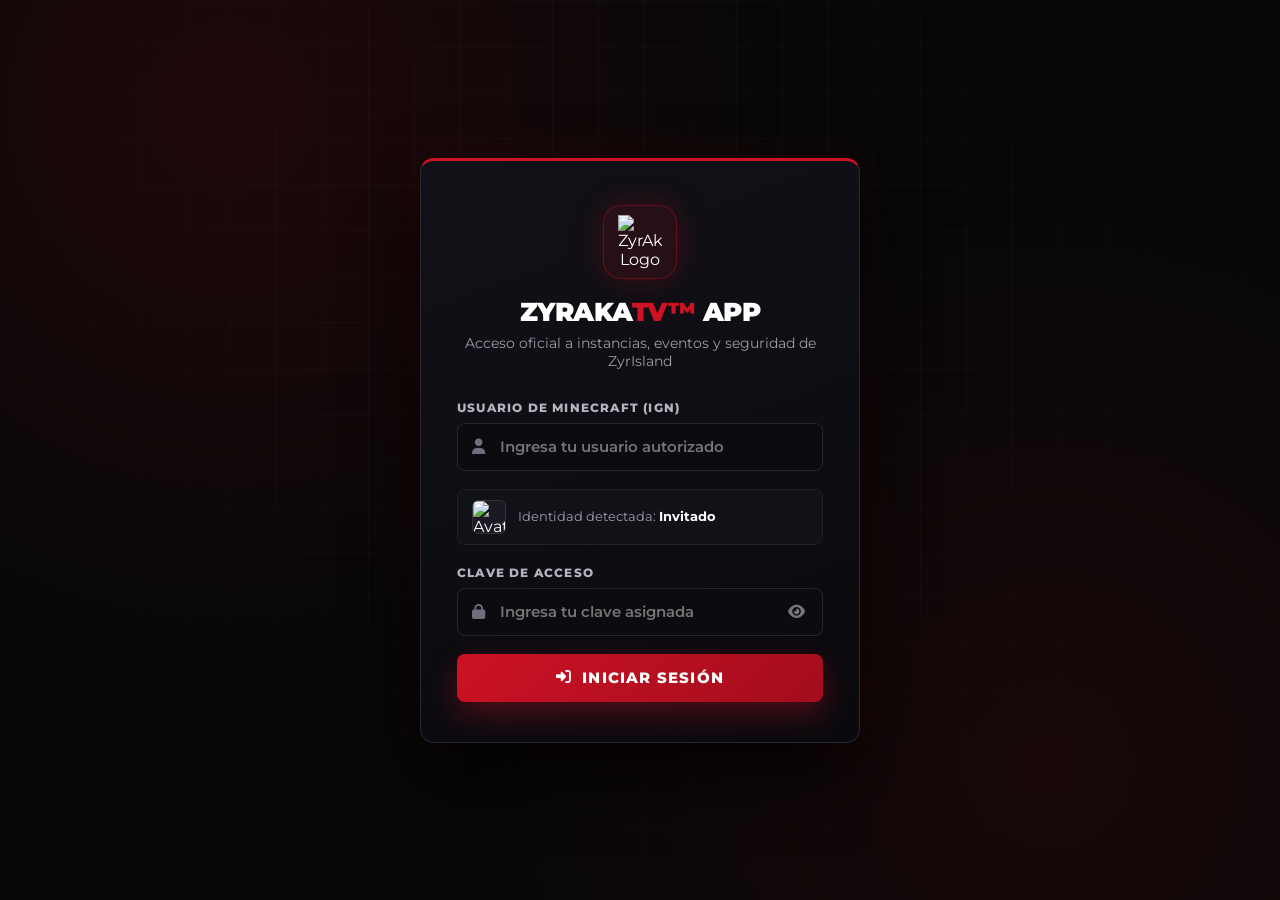
==== commit 69858436: "Update index.html" ====
--- a/index.html
+++ b/index.html
@@ -8,7 +8,7 @@
     <meta name="robots" content="noindex, nofollow">
     <meta name="theme-color" content="#cc1224">
 
-    <link rel="stylesheet" href="css/styles.css">
+    <link rel="stylesheet" href="css/style.css">
     <link rel="stylesheet" href="https://cdnjs.cloudflare.com/ajax/libs/font-awesome/6.4.0/css/all.min.css">
 
     <link rel="icon" type="image/png" href="https://zyrisland.net/favicon/favicon-96x96.png" sizes="96x96" />
@@ -18,25 +18,54 @@
     <div class="ambient-canvas"></div>
     <div class="ambient-grid"></div>
 
-    <div id="toast-stack" class="toast-stack"></div>
-
-    <div id="app-root"></div>
-
-    <div id="install-modal-backdrop" class="modal-backdrop">
-        <div class="install-modal">
-            <h3 id="modal-inst-title">Preparando Instancia...</h3>
-            <p id="modal-inst-desc">Verificando integridad de archivos y credenciales de sesión.</p>
-            <div class="install-bar-bg">
-                <div id="modal-progress-fill" class="install-bar-fill"></div>
+    <div id="mobile-blocker" class="mobile-blocker-screen">
+        <div class="mobile-blocker-card">
+            <div class="mobile-blocker-icon">
+                <i class="fas fa-desktop"></i>
             </div>
-            <div id="modal-step-text" class="install-step-label">Inicializando cliente...</div>
-            <div class="modal-footer-btns">
-                <button type="button" id="modal-close-btn" class="btn-ban-logout" style="padding: 10px 18px;">Cerrar</button>
-            </div>
+            <div class="mobile-blocker-pill">SOLO COMPUTADORA • PC / MAC</div>
+            <h1>Acceso No Disponible en Móviles</h1>
+            <p>
+                El gestor de instancias y eventos de <strong>ZyrAkaTV™</strong> está diseñado exclusivamente para ordenadores de escritorio o laptops con <strong>Minecraft Java Edition</strong>.
+            </p>
+            <a href="https://zyrisland.net" class="btn-back-main-site">
+                <i class="fas fa-arrow-left"></i> Ir a ZyrIsland.net
+            </a>
         </div>
     </div>
 
+    <div id="toast-stack" class="toast-stack"></div>
+
+    <div id="app-root"></div>
+
     <script>
+        function isMobilePhone() {
+            const ua = navigator.userAgent || navigator.vendor || window.opera || "";
+            const mobileRegex = /Android.*Mobile|iPhone|iPod|BlackBerry|IEMobile|Opera Mini|Windows Phone|webOS/i;
+            return mobileRegex.test(ua) || window.innerWidth < 768;
+        }
+
+        function enforceDesktopOnly() {
+            const blocker = document.getElementById("mobile-blocker");
+            const appRoot = document.getElementById("app-root");
+            if (isMobilePhone()) {
+                blocker.classList.add("active");
+                appRoot.style.display = "none";
+                return true;
+            } else {
+                blocker.classList.remove("active");
+                appRoot.style.display = "block";
+                return false;
+            }
+        }
+
+        window.addEventListener("resize", () => {
+            if (!enforceDesktopOnly() && !currentUser) {
+                lastRenderHash = "";
+                fetchEcosystemData();
+            }
+        });
+
         const STORAGE_SANDBOX_KEY = "zyrisland_staff_sandbox_accounts";
         let baseAccounts = [];
         let instancesList = [];
@@ -123,6 +152,8 @@
         }
 
         async function fetchEcosystemData() {
+            if (enforceDesktopOnly()) return;
+
             try {
                 const [accRes, instRes] = await Promise.all([
                     fetch(`accounts.json?t=${Date.now()}`, { cache: "no-store" }),
@@ -152,6 +183,9 @@
             renderLoginScreen();
         }
 
+        /* =========================================================
+           VISTA 1: PANTALLA DE INICIO DE SESIÓN (PRODUCCIÓN LIMPIA)
+           ========================================================= */
         function renderLoginScreen() {
             const hash = "LOGIN_VIEW";
             if (lastRenderHash === hash) return;
@@ -174,14 +208,14 @@
                             <div class="form-group">
                                 <label for="login-username">Usuario de Minecraft (IGN)</label>
                                 <div class="input-wrapper">
-                                    <input type="text" id="login-username" placeholder="Ej. ZyrAkaAguilar" required>
+                                    <input type="text" id="login-username" placeholder="Ingresa tu usuario autorizado" required>
                                     <i class="fas fa-user field-icon"></i>
                                 </div>
                             </div>
 
                             <div class="skin-preview-strip">
-                                <img id="login-skin-img" src="${getAvatarUrl("ZyrAkaAguilar", 64)}" alt="Avatar Preview">
-                                <span>Vista previa de identidad: <strong id="login-skin-name">Invitado</strong></span>
+                                <img id="login-skin-img" src="${getAvatarUrl("Steve", 64)}" alt="Avatar Preview">
+                                <span>Identidad detectada: <strong id="login-skin-name">Invitado</strong></span>
                             </div>
 
                             <div class="form-group">
@@ -199,16 +233,6 @@
                                 <i class="fas fa-sign-in-alt"></i> Iniciar Sesión
                             </button>
                         </form>
-
-                        <div class="quick-demo-box">
-                            <div class="quick-demo-title">Accesos Rápidos de Prueba</div>
-                            <div class="demo-pills">
-                                <button type="button" class="demo-pill-btn" data-user="ZyrAkaAguilar" data-pass="zyr2026">👑 Admin / Staff</button>
-                                <button type="button" class="demo-pill-btn" data-user="PlayerTest" data-pass="1234">⚠️ Con Warns (2/3)</button>
-                                <button type="button" class="demo-pill-btn" data-user="UserSancionado" data-pass="1234">🚫 Baneado</button>
-                                <button type="button" class="demo-pill-btn" data-user="InvitadoPendiente" data-pass="1234">🔒 Sin Whitelist</button>
-                            </div>
-                        </div>
                     </section>
                 </main>
             `;
@@ -228,15 +252,6 @@
                 const isPass = passInput.type === "password";
                 passInput.type = isPass ? "text" : "password";
                 this.innerHTML = `<i class="fas ${isPass ? "fa-eye-slash" : "fa-eye"}"></i>`;
-            });
-
-            document.querySelectorAll(".demo-pill-btn").forEach(btn => {
-                btn.addEventListener("click", () => {
-                    userInput.value = btn.dataset.user;
-                    passInput.value = btn.dataset.pass;
-                    userInput.dispatchEvent(new Event("input"));
-                    document.getElementById("login-form").dispatchEvent(new Event("submit"));
-                });
             });
 
             document.getElementById("login-form").addEventListener("submit", (e) => {
@@ -481,7 +496,6 @@
                     </header>
 
                     <main class="dashboard-main">
-                        <!-- Banner de Perfil + Medidor Visual de Warns -->
                         <section class="hero-profile-banner">
                             <div class="hero-profile-left">
                                 <div class="skin-render-box">
@@ -493,7 +507,7 @@
                                         <span>${user.badge || "MIEMBRO AUTORIZADO"}</span>
                                     </div>
                                     <h1>Hola, <span style="color: var(--accent-red);">${user.username}</span></h1>
-                                    <p>Discord vinculado: <strong style="color: #fff;">${user.discord || "No especificado"}</strong> • Sesión protegida en tiempo real.</p>
+                                    <p>Discord vinculado: <strong style="color: #fff;">${user.discord || "No especificado"}</strong> • Haz clic en cualquier instancia para ir a su descarga.</p>
                                 </div>
                             </div>
 
@@ -513,7 +527,6 @@
                             </div>
                         </section>
 
-                        <!-- Contenedor Dinámico de Pestaña -->
                         <div id="tab-content-area"></div>
                     </main>
                 </div>
@@ -550,7 +563,7 @@
 
             container.innerHTML = `
                 <div class="section-header-row">
-                    <h2><i class="fas fa-server"></i> Tus Instancias Autorizadas (${visibleInstances.length})</h2>
+                    <h2><i class="fas fa-server"></i> Instancias Disponibles (${visibleInstances.length})</h2>
                     <div class="sync-indicator">
                         <span class="sync-dot"></span>
                         <span>Sincronización activa cada 4s</span>
@@ -565,105 +578,52 @@
                     </div>
                 ` : `
                     <div class="instances-grid">
-                        ${visibleInstances.map(inst => `
-                            <article class="instance-card">
-                                <div>
-                                    <div class="instance-card-top">
-                                        <span class="instance-tag">${inst.tag || "INSTANCIA"}</span>
-                                        <span class="instance-status ${inst.estado === "online" ? "online" : "maintenance"}">
-                                            <i class="fas fa-circle" style="font-size: 0.55rem;"></i>
-                                            ${inst.estado === "online" ? "Disponible" : "En Pruebas"}
-                                        </span>
+                        ${visibleInstances.map(inst => {
+                            const downloadTarget = inst.url_descarga || `instance.html?id=${encodeURIComponent(inst.id)}`;
+                            return `
+                                <a href="${downloadTarget}" class="instance-tile">
+                                    <div class="instance-media">
+                                        <div class="instance-media-fallback">
+                                            <i class="fas fa-cubes"></i>
+                                            <span>${inst.tag || "ZYRISLAND"}</span>
+                                        </div>
+                                        ${inst.imagen ? `<img src="${inst.imagen}" alt="${inst.nombre}" loading="lazy" onerror="this.style.display='none'">` : ""}
+                                        <div class="instance-media-overlay"></div>
+                                        <div class="instance-badges-overlay">
+                                            <span class="instance-tag">${inst.tag || "EVENTO"}</span>
+                                            <span class="instance-status ${inst.estado === "online" ? "online" : "maintenance"}">
+                                                <i class="fas fa-circle" style="font-size: 0.5rem;"></i>
+                                                ${inst.estado === "online" ? "Disponible" : "En Pruebas"}
+                                            </span>
+                                        </div>
                                     </div>
-                                    <h3>${inst.nombre}</h3>
-                                    <p>${inst.descripcion}</p>
-                                    <div class="instance-meta-row">
-                                        <span class="meta-chip"><i class="fas fa-code-branch"></i> ${inst.version}</span>
-                                        <span class="meta-chip"><i class="fas fa-cubes"></i> ${inst.mods_count} mods</span>
-                                        <span class="meta-chip"><i class="fas fa-memory"></i> ${inst.ram_recomendada}</span>
+
+                                    <div class="instance-tile-body">
+                                        <div>
+                                            <h3>${inst.nombre}</h3>
+                                            <p>${inst.descripcion}</p>
+                                        </div>
+
+                                        <div class="instance-tile-footer">
+                                            <div class="instance-specs-mini">
+                                                <span class="meta-chip"><i class="fas fa-code-branch"></i> ${inst.version}</span>
+                                                <span class="meta-chip"><i class="fas fa-cubes"></i> ${inst.mods_count} mods</span>
+                                            </div>
+                                            <span class="tile-go-arrow">
+                                                Descargar <i class="fas fa-arrow-right"></i>
+                                            </span>
+                                        </div>
                                     </div>
-                                </div>
-
-                                <div class="instance-actions">
-                                    <button type="button" class="btn-install-instance" data-inst-id="${inst.id}">
-                                        <i class="fas fa-download"></i> Preparar Pack
-                                    </button>
-                                    <button type="button" class="btn-copy-srv-ip" data-ip="${inst.ip}" title="Copiar IP: ${inst.ip}">
-                                        <i class="fas fa-copy"></i>
-                                    </button>
-                                </div>
-                            </article>
-                        `).join("")}
+                                </a>
+                            `;
+                        }).join("")}
                     </div>
                 `}
             `;
-
-            container.querySelectorAll(".btn-copy-srv-ip").forEach(btn => {
-                btn.addEventListener("click", async () => {
-                    try {
-                        await navigator.clipboard.writeText(btn.dataset.ip);
-                        showToast("IP Copiada", `Dirección ${btn.dataset.ip} lista para pegar en Minecraft.`, "success");
-                    } catch (_) {}
-                });
-            });
-
-            container.querySelectorAll(".btn-install-instance").forEach(btn => {
-                btn.addEventListener("click", () => {
-                    const inst = instancesList.find(i => i.id === btn.dataset.instId);
-                    if (inst) launchInstanceInstaller(inst);
-                });
-            });
-        }
-
-        function launchInstanceInstaller(inst) {
-            const backdrop = document.getElementById("install-modal-backdrop");
-            const title = document.getElementById("modal-inst-title");
-            const desc = document.getElementById("modal-inst-desc");
-            const fill = document.getElementById("modal-progress-fill");
-            const stepText = document.getElementById("modal-step-text");
-
-            title.textContent = inst.nombre;
-            desc.textContent = `Paquete: ${inst.archivo_zip} (${inst.version})`;
-            fill.style.width = "0%";
-            backdrop.classList.add("open");
-
-            const steps = [
-                { pct: 25, text: `[1/4] Verificando whitelist para ${currentUser.username}...` },
-                { pct: 55, text: `[2/4] Validando firmas SHA-256 de ${inst.mods_count} módulos...` },
-                { pct: 85, text: `[3/4] Empaquetando recursos zyrisland: y configuraciones...` },
-                { pct: 100, text: `[4/4] ¡Listo! Redirigiendo al paquete oficial...` }
-            ];
-
-            let idx = 0;
-            stepText.textContent = steps[0].text;
-            fill.style.width = `${steps[0].pct}%`;
-
-            const timer = setInterval(() => {
-                idx++;
-                if (idx < steps.length) {
-                    fill.style.width = `${steps[idx].pct}%`;
-                    stepText.textContent = steps[idx].text;
-                } else {
-                    clearInterval(timer);
-                    showToast("Paquete Verificado", `${inst.archivo_zip} preparado correctamente.`, "success");
-                    if (inst.url_descarga) {
-                        window.open(inst.url_descarga, "_blank", "noopener");
-                    }
-                }
-            }, 650);
-
-            document.getElementById("modal-close-btn").onclick = () => {
-                clearInterval(timer);
-                backdrop.classList.remove("open");
-            };
-        }
-
-        /* =========================================================
-           TAB B: HISTORIAL DE ADVERTENCIAS (WARNS)
-           ========================================================= */
+        }
+
         function renderWarningsTab(container, user) {
             const warns = Array.isArray(user.warns) ? user.warns : [];
-            const maxWarns = user.max_warns || 3;
 
             container.innerHTML = `
                 <div class="section-header-row">
@@ -703,6 +663,9 @@
             `;
         }
 
+        /* =========================================================
+           TAB C: PANEL STAFF (GESTIÓN DE WARNS, TEMP-BAN Y PERM-BAN)
+           ========================================================= */
         function renderStaffModerationTab(container, adminUser) {
             const allUsers = getMergedAccounts();
 
@@ -762,10 +725,10 @@
                     <div class="staff-box" style="border-top-color: #3b82f6;">
                         <h3><i class="fas fa-code"></i> Exportar accounts.json Actualizado</h3>
                         <p style="font-size: 0.82rem; color: var(--text-muted); margin: 0 0 12px 0;">
-                            Los cambios aplicados arriba se prueban al instante en tu navegador. Copia este JSON y pégalo en tu repositorio de GitHub para hacerlo global:
+                            Copia este JSON y pégalo en tu repositorio de GitHub para aplicar los cambios globalmente:
                         </p>
                         <div class="json-export-area" id="json-export-box"></div>
-                        <button type="button" id="copy-json-btn" class="btn-install-instance" style="width: 100%;">
+                        <button type="button" id="copy-json-btn" class="btn-copy-json">
                             <i class="fas fa-copy"></i> Copiar JSON Completo para GitHub
                         </button>
                     </div>
@@ -870,7 +833,7 @@
             document.getElementById("reset-sandbox-btn").addEventListener("click", () => {
                 resetSandboxOverrides();
                 lastRenderHash = "";
-                showToast("JSON Restaurado", "Se restablecieron los valores originales del archivo accounts.json.", "success");
+                showToast("JSON Restaurado", "Se restablecieron los valores originales de accounts.json.", "success");
                 fetchEcosystemData();
             });
 
@@ -882,7 +845,9 @@
             });
         }
 
-        fetchEcosystemData();
+        if (!enforceDesktopOnly()) {
+            fetchEcosystemData();
+        }
         setInterval(fetchEcosystemData, 4000);
     </script>
 </body>
--- a/css/style.css
+++ b/css/style.css
@@ -0,0 +1,1470 @@
+@import url('https://fonts.googleapis.com/css2?family=Montserrat:wght@300;400;600;700;800;900&display=swap');
+
+:root {
+    --bg-dark: #070707;
+    --surface-card: #0e0e13;
+    --surface-elevated: #14141c;
+    --border-subtle: #1f1f29;
+    --text-main: #ffffff;
+    --text-muted: #9c9ca8;
+    --accent-red: #cc1224;
+    --accent-red-hover: #e81529;
+    --accent-red-glow: rgba(204, 18, 36, 0.35);
+    --accent-green: #10b981;
+    --accent-amber: #f59e0b;
+    --accent-blue: #3b82f6;
+}
+
+* {
+    box-sizing: border-box;
+}
+
+body {
+    margin: 0;
+    padding: 0;
+    background-color: var(--bg-dark);
+    color: var(--text-main);
+    font-family: 'Montserrat', sans-serif;
+    overflow-x: hidden;
+    min-height: 100vh;
+}
+
+/* =========================================
+   FONDO ANIMADO GLOBAL
+   ========================================= */
+.ambient-canvas {
+    position: fixed;
+    inset: 0;
+    pointer-events: none;
+    z-index: 0;
+    background:
+        radial-gradient(circle at 18% 12%, rgba(204, 18, 36, 0.13) 0%, transparent 42%),
+        radial-gradient(circle at 82% 85%, rgba(204, 18, 36, 0.09) 0%, transparent 45%),
+        #070707;
+}
+
+.ambient-grid {
+    position: fixed;
+    inset: 0;
+    pointer-events: none;
+    z-index: 0;
+    background-image:
+        linear-gradient(rgba(255, 255, 255, 0.022) 1px, transparent 1px),
+        linear-gradient(90deg, rgba(255, 255, 255, 0.022) 1px, transparent 1px);
+    background-size: 46px 46px;
+    mask-image: radial-gradient(circle at 50% 35%, black 35%, transparent 85%);
+    -webkit-mask-image: radial-gradient(circle at 50% 35%, black 35%, transparent 85%);
+    animation: gridFloat 24s linear infinite;
+}
+
+@keyframes gridFloat {
+    0% { background-position: 0 0; }
+    100% { background-position: 46px 46px; }
+}
+
+/* =========================================
+   BLOQUEO EXCLUSIVO PARA TELÉFONOS MÓVILES
+   ========================================= */
+.mobile-blocker-screen {
+    display: none;
+    position: fixed;
+    inset: 0;
+    z-index: 99999;
+    background: radial-gradient(circle at 50% 25%, rgba(204, 18, 36, 0.22) 0%, #09090d 55%, #070707 100%);
+    padding: 28px 20px;
+    align-items: center;
+    justify-content: center;
+    text-align: center;
+}
+
+.mobile-blocker-screen.active {
+    display: flex;
+}
+
+.mobile-blocker-card {
+    max-width: 440px;
+    width: 100%;
+    background: linear-gradient(160deg, #13131b 0%, #0a0a0e 100%);
+    border: 1px solid rgba(204, 18, 36, 0.42);
+    border-top: 4px solid var(--accent-red);
+    border-radius: 14px;
+    padding: 38px 26px;
+    box-shadow: 0 28px 70px rgba(0, 0, 0, 0.92);
+}
+
+.mobile-blocker-icon {
+    width: 78px;
+    height: 78px;
+    border-radius: 50%;
+    background-color: rgba(204, 18, 36, 0.14);
+    border: 1px solid rgba(204, 18, 36, 0.45);
+    color: var(--accent-red);
+    font-size: 2.1rem;
+    display: flex;
+    align-items: center;
+    justify-content: center;
+    margin: 0 auto 20px auto;
+    box-shadow: 0 0 32px rgba(204, 18, 36, 0.28);
+}
+
+.mobile-blocker-pill {
+    display: inline-block;
+    background-color: rgba(204, 18, 36, 0.16);
+    border: 1px solid rgba(204, 18, 36, 0.4);
+    color: #ff5c6c;
+    font-size: 0.72rem;
+    font-weight: 800;
+    letter-spacing: 1.6px;
+    text-transform: uppercase;
+    padding: 6px 14px;
+    border-radius: 4px;
+    margin-bottom: 14px;
+}
+
+.mobile-blocker-card h1 {
+    margin: 0 0 12px 0;
+    font-size: 1.6rem;
+    font-weight: 900;
+    text-transform: uppercase;
+    line-height: 1.2;
+}
+
+.mobile-blocker-card p {
+    margin: 0 0 26px 0;
+    font-size: 0.92rem;
+    color: var(--text-muted);
+    line-height: 1.6;
+}
+
+.btn-back-main-site {
+    display: inline-flex;
+    align-items: center;
+    justify-content: center;
+    gap: 9px;
+    width: 100%;
+    background-color: var(--accent-red);
+    color: #ffffff;
+    text-decoration: none;
+    padding: 14px 20px;
+    border-radius: 7px;
+    font-size: 0.84rem;
+    font-weight: 800;
+    text-transform: uppercase;
+    letter-spacing: 0.9px;
+    box-shadow: 0 10px 26px rgba(204, 18, 36, 0.35);
+}
+
+@media screen and (max-width: 767px) {
+    #app-root,
+    #toast-stack,
+    #install-modal-backdrop {
+        display: none !important;
+    }
+
+    .mobile-blocker-screen {
+        display: flex !important;
+    }
+}
+
+/* =========================================
+   NOTIFICACIONES TOAST CON BARRA DE PROGRESO
+   ========================================= */
+.toast-stack {
+    position: fixed;
+    top: 24px;
+    right: 24px;
+    display: flex;
+    flex-direction: column;
+    gap: 12px;
+    z-index: 9999;
+    max-width: 380px;
+    width: calc(100% - 48px);
+}
+
+.toast-item {
+    position: relative;
+    overflow: hidden;
+    background: rgba(16, 16, 23, 0.96);
+    backdrop-filter: blur(12px);
+    border: 1px solid #2a2a38;
+    border-left: 4px solid var(--accent-red);
+    border-radius: 8px;
+    padding: 15px 18px 18px 18px;
+    display: flex;
+    align-items: flex-start;
+    gap: 12px;
+    box-shadow: 0 18px 40px rgba(0, 0, 0, 0.8);
+    animation: toastSlideIn 0.4s cubic-bezier(0.22, 1, 0.36, 1) forwards;
+}
+
+.toast-item.success { border-left-color: var(--accent-green); }
+.toast-item.warn { border-left-color: var(--accent-amber); }
+.toast-item.error { border-left-color: var(--accent-red); }
+
+.toast-icon {
+    font-size: 1.15rem;
+    margin-top: 2px;
+}
+
+.toast-item.success .toast-icon { color: var(--accent-green); }
+.toast-item.warn .toast-icon { color: var(--accent-amber); }
+.toast-item.error .toast-icon { color: var(--accent-red); }
+
+.toast-body h4 {
+    margin: 0 0 3px 0;
+    font-size: 0.86rem;
+    font-weight: 800;
+    text-transform: uppercase;
+    letter-spacing: 0.5px;
+}
+
+.toast-body p {
+    margin: 0;
+    font-size: 0.82rem;
+    color: var(--text-muted);
+    line-height: 1.4;
+}
+
+.toast-progress {
+    position: absolute;
+    bottom: 0;
+    left: 0;
+    height: 3px;
+    width: 100%;
+    background-color: var(--accent-red);
+    transform-origin: left;
+    animation: shrinkProgress 5s linear forwards;
+}
+
+.toast-item.success .toast-progress { background-color: var(--accent-green); }
+.toast-item.warn .toast-progress { background-color: var(--accent-amber); }
+
+@keyframes toastSlideIn {
+    from { opacity: 0; transform: translateX(40px) scale(0.95); }
+    to { opacity: 1; transform: translateX(0) scale(1); }
+}
+
+@keyframes shrinkProgress {
+    from { transform: scaleX(1); }
+    to { transform: scaleX(0); }
+}
+
+/* =========================================
+   PANTALLA DE INICIO DE SESIÓN ANIMADA
+   ========================================= */
+.login-view {
+    position: relative;
+    z-index: 2;
+    min-height: 100vh;
+    display: flex;
+    align-items: center;
+    justify-content: center;
+    padding: 32px 20px;
+}
+
+.login-card {
+    position: relative;
+    width: 100%;
+    max-width: 440px;
+    background: linear-gradient(160deg, rgba(18, 18, 25, 0.94) 0%, rgba(10, 10, 14, 0.98) 100%);
+    backdrop-filter: blur(16px);
+    border: 1px solid #262634;
+    border-top: 3px solid var(--accent-red);
+    border-radius: 14px;
+    padding: 44px 36px 40px 36px;
+    box-shadow: 0 30px 70px rgba(0, 0, 0, 0.88), 0 0 45px rgba(204, 18, 36, 0.12);
+    animation: cardEntrance 0.65s cubic-bezier(0.22, 1, 0.36, 1);
+}
+
+@keyframes cardEntrance {
+    from { opacity: 0; transform: translateY(26px) scale(0.97); }
+    to { opacity: 1; transform: translateY(0) scale(1); }
+}
+
+.login-card.shake {
+    animation: shakeBox 0.45s ease;
+}
+
+@keyframes shakeBox {
+    0%, 100% { transform: translateX(0); }
+    20% { transform: translateX(-9px); }
+    40% { transform: translateX(9px); }
+    60% { transform: translateX(-6px); }
+    80% { transform: translateX(6px); }
+}
+
+.login-brand {
+    display: flex;
+    flex-direction: column;
+    align-items: center;
+    text-align: center;
+    margin-bottom: 30px;
+}
+
+.login-logo-ring {
+    width: 74px;
+    height: 74px;
+    border-radius: 18px;
+    background: rgba(204, 18, 36, 0.12);
+    border: 1px solid rgba(204, 18, 36, 0.38);
+    display: flex;
+    align-items: center;
+    justify-content: center;
+    margin-bottom: 16px;
+    box-shadow: 0 0 30px rgba(204, 18, 36, 0.25);
+    animation: pulseLogo 3s infinite ease-in-out;
+}
+
+@keyframes pulseLogo {
+    0%, 100% { box-shadow: 0 0 22px rgba(204, 18, 36, 0.22); }
+    50% { box-shadow: 0 0 38px rgba(204, 18, 36, 0.45); }
+}
+
+.login-logo-ring img {
+    width: 44px;
+    height: auto;
+}
+
+.login-brand h1 {
+    margin: 0 0 6px 0;
+    font-size: 1.65rem;
+    font-weight: 900;
+    letter-spacing: -0.5px;
+}
+
+.login-brand p {
+    margin: 0;
+    font-size: 0.88rem;
+    color: var(--text-muted);
+}
+
+.form-group {
+    margin-bottom: 18px;
+}
+
+.form-group label {
+    display: block;
+    font-size: 0.76rem;
+    font-weight: 800;
+    text-transform: uppercase;
+    letter-spacing: 1.2px;
+    color: #b4b4c0;
+    margin-bottom: 8px;
+}
+
+.input-wrapper {
+    position: relative;
+    display: flex;
+    align-items: center;
+}
+
+.input-wrapper i.field-icon {
+    position: absolute;
+    left: 15px;
+    color: #6e6e7d;
+    font-size: 0.95rem;
+    transition: color 0.25s;
+}
+
+.input-wrapper input {
+    width: 100%;
+    background-color: #0b0b10;
+    border: 1px solid #262633;
+    border-radius: 8px;
+    padding: 14px 44px 14px 42px;
+    color: #ffffff;
+    font-family: 'Montserrat', sans-serif;
+    font-size: 0.92rem;
+    font-weight: 600;
+    outline: none;
+    transition: border-color 0.25s, box-shadow 0.25s;
+}
+
+.input-wrapper input:focus {
+    border-color: var(--accent-red);
+    box-shadow: 0 0 0 3px rgba(204, 18, 36, 0.18);
+}
+
+.input-wrapper:focus-within i.field-icon {
+    color: var(--accent-red);
+}
+
+.toggle-pass-btn {
+    position: absolute;
+    right: 12px;
+    background: none;
+    border: none;
+    color: #777;
+    cursor: pointer;
+    padding: 6px;
+    font-size: 0.95rem;
+    transition: color 0.2s;
+}
+
+.toggle-pass-btn:hover {
+    color: #fff;
+}
+
+.skin-preview-strip {
+    display: flex;
+    align-items: center;
+    gap: 12px;
+    background-color: #111118;
+    border: 1px solid #22222e;
+    border-radius: 8px;
+    padding: 10px 14px;
+    margin-bottom: 20px;
+}
+
+.skin-preview-strip img {
+    width: 34px;
+    height: 34px;
+    border-radius: 6px;
+    border: 1px solid #333;
+    background-color: #1a1a24;
+}
+
+.skin-preview-strip span {
+    font-size: 0.8rem;
+    color: var(--text-muted);
+}
+
+.skin-preview-strip strong {
+    color: #fff;
+}
+
+.btn-login-submit {
+    width: 100%;
+    background: linear-gradient(135deg, var(--accent-red) 0%, #a30d1c 100%);
+    color: #ffffff;
+    border: none;
+    border-radius: 8px;
+    padding: 15px 20px;
+    font-family: 'Montserrat', sans-serif;
+    font-size: 0.92rem;
+    font-weight: 800;
+    text-transform: uppercase;
+    letter-spacing: 1.2px;
+    cursor: pointer;
+    display: flex;
+    align-items: center;
+    justify-content: center;
+    gap: 10px;
+    box-shadow: 0 12px 30px rgba(204, 18, 36, 0.35);
+    transition: transform 0.2s, box-shadow 0.25s, filter 0.25s;
+}
+
+.btn-login-submit:hover {
+    filter: brightness(1.1);
+    transform: translateY(-2px);
+    box-shadow: 0 16px 36px rgba(204, 18, 36, 0.5);
+}
+
+/* =========================================
+   DASHBOARD PRINCIPAL (APP ECOSYSTEM)
+   ========================================= */
+.app-shell {
+    position: relative;
+    z-index: 2;
+    min-height: 100vh;
+    display: flex;
+    flex-direction: column;
+}
+
+.topbar {
+    position: sticky;
+    top: 0;
+    height: 76px;
+    background-color: rgba(7, 7, 7, 0.88);
+    backdrop-filter: blur(14px);
+    border-bottom: 1px solid rgba(255, 255, 255, 0.06);
+    padding: 0 40px;
+    display: flex;
+    align-items: center;
+    justify-content: space-between;
+    z-index: 900;
+}
+
+.topbar-brand {
+    display: flex;
+    align-items: center;
+    gap: 14px;
+    text-decoration: none;
+    color: #fff;
+}
+
+.topbar-brand img {
+    width: 36px;
+}
+
+.topbar-brand-text {
+    display: flex;
+    flex-direction: column;
+    line-height: 1;
+}
+
+.topbar-brand-text strong {
+    font-size: 1.25rem;
+    font-weight: 900;
+}
+
+.topbar-brand-text span {
+    font-size: 0.7rem;
+    font-weight: 700;
+    letter-spacing: 3px;
+    color: var(--accent-red);
+    margin-top: 2px;
+}
+
+.topbar-nav {
+    display: flex;
+    align-items: center;
+    gap: 8px;
+    background-color: #101016;
+    padding: 5px;
+    border-radius: 8px;
+    border: 1px solid #1f1f2a;
+}
+
+.tab-btn {
+    background: transparent;
+    border: none;
+    color: #9e9ea8;
+    font-family: 'Montserrat', sans-serif;
+    font-size: 0.8rem;
+    font-weight: 800;
+    text-transform: uppercase;
+    letter-spacing: 0.8px;
+    padding: 9px 16px;
+    border-radius: 6px;
+    cursor: pointer;
+    display: inline-flex;
+    align-items: center;
+    gap: 8px;
+    transition: all 0.25s;
+}
+
+.tab-btn:hover {
+    color: #ffffff;
+}
+
+.tab-btn.active {
+    background-color: var(--accent-red);
+    color: #ffffff;
+    box-shadow: 0 4px 16px rgba(204, 18, 36, 0.4);
+}
+
+.tab-badge-count {
+    background-color: rgba(0, 0, 0, 0.35);
+    padding: 2px 7px;
+    border-radius: 99px;
+    font-size: 0.72rem;
+}
+
+.topbar-user {
+    display: flex;
+    align-items: center;
+    gap: 14px;
+}
+
+.user-chip {
+    display: flex;
+    align-items: center;
+    gap: 10px;
+    background-color: #111118;
+    border: 1px solid #242430;
+    padding: 6px 14px 6px 8px;
+    border-radius: 8px;
+}
+
+.user-chip img {
+    width: 32px;
+    height: 32px;
+    border-radius: 6px;
+}
+
+.user-chip-info {
+    display: flex;
+    flex-direction: column;
+    line-height: 1.15;
+}
+
+.user-chip-info strong {
+    font-size: 0.84rem;
+    font-weight: 800;
+}
+
+.user-chip-info span {
+    font-size: 0.7rem;
+    color: var(--accent-red);
+    font-weight: 700;
+}
+
+.btn-logout {
+    background-color: #16161f;
+    border: 1px solid #2a2a36;
+    color: #ccc;
+    width: 40px;
+    height: 40px;
+    border-radius: 8px;
+    cursor: pointer;
+    display: flex;
+    align-items: center;
+    justify-content: center;
+    font-size: 1rem;
+    transition: all 0.25s;
+}
+
+.btn-logout:hover {
+    border-color: var(--accent-red);
+    color: #fff;
+    background-color: rgba(204, 18, 36, 0.18);
+}
+
+/* Contenido Principal */
+.dashboard-main {
+    max-width: 1180px;
+    width: 100%;
+    margin: 0 auto;
+    padding: 38px 24px 80px 24px;
+    flex: 1;
+}
+
+/* Banner de Bienvenida + Perfil 3D */
+.hero-profile-banner {
+    background: linear-gradient(135deg, #12121a 0%, #0b0b10 100%);
+    border: 1px solid #22222e;
+    border-left: 4px solid var(--accent-red);
+    border-radius: 12px;
+    padding: 28px 34px;
+    margin-bottom: 30px;
+    display: flex;
+    align-items: center;
+    justify-content: space-between;
+    gap: 24px;
+    box-shadow: 0 20px 50px rgba(0, 0, 0, 0.7);
+    animation: fadeUp 0.5s ease;
+}
+
+@keyframes fadeUp {
+    from { opacity: 0; transform: translateY(18px); }
+    to { opacity: 1; transform: translateY(0); }
+}
+
+.hero-profile-left {
+    display: flex;
+    align-items: center;
+    gap: 24px;
+}
+
+.skin-render-box {
+    width: 82px;
+    height: 104px;
+    background: radial-gradient(circle, rgba(204, 18, 36, 0.2) 0%, rgba(15, 15, 22, 0.9) 75%);
+    border: 1px solid #2a2a38;
+    border-radius: 10px;
+    display: flex;
+    align-items: center;
+    justify-content: center;
+    overflow: hidden;
+    flex-shrink: 0;
+}
+
+.skin-render-box img {
+    height: 92px;
+    width: auto;
+    filter: drop-shadow(0 8px 14px rgba(0, 0, 0, 0.8));
+    transition: transform 0.3s ease;
+}
+
+.hero-profile-banner:hover .skin-render-box img {
+    transform: scale(1.06) translateY(-2px);
+}
+
+.hero-text-area .role-pill {
+    display: inline-flex;
+    align-items: center;
+    gap: 7px;
+    background-color: rgba(204, 18, 36, 0.14);
+    border: 1px solid rgba(204, 18, 36, 0.35);
+    color: #ff5c6c;
+    font-size: 0.72rem;
+    font-weight: 800;
+    letter-spacing: 1.4px;
+    text-transform: uppercase;
+    padding: 5px 12px;
+    border-radius: 4px;
+    margin-bottom: 10px;
+}
+
+.hero-text-area h1 {
+    margin: 0 0 6px 0;
+    font-size: clamp(1.5rem, 3vw, 2.2rem);
+    font-weight: 900;
+}
+
+.hero-text-area p {
+    margin: 0;
+    color: var(--text-muted);
+    font-size: 0.92rem;
+}
+
+/* Medidor de Strikes / Warns en el Hero */
+.discipline-widget {
+    background-color: #0d0d13;
+    border: 1px solid #242430;
+    border-radius: 10px;
+    padding: 18px 22px;
+    min-width: 275px;
+    cursor: pointer;
+    transition: border-color 0.25s, transform 0.2s;
+}
+
+.discipline-widget:hover {
+    border-color: var(--accent-amber);
+    transform: translateY(-2px);
+}
+
+.discipline-widget-top {
+    display: flex;
+    justify-content: space-between;
+    align-items: center;
+    margin-bottom: 10px;
+    font-size: 0.76rem;
+    font-weight: 800;
+    text-transform: uppercase;
+    letter-spacing: 1px;
+}
+
+.strike-segments {
+    display: grid;
+    grid-template-columns: repeat(3, 1fr);
+    gap: 8px;
+    margin-bottom: 8px;
+}
+
+.strike-bar {
+    height: 8px;
+    border-radius: 99px;
+    background-color: #1e1e28;
+    transition: background-color 0.3s, box-shadow 0.3s;
+}
+
+.strike-bar.filled-1 {
+    background-color: var(--accent-amber);
+    box-shadow: 0 0 10px rgba(245, 158, 11, 0.45);
+}
+
+.strike-bar.filled-2 {
+    background-color: #f97316;
+    box-shadow: 0 0 10px rgba(249, 115, 22, 0.5);
+}
+
+.strike-bar.filled-3 {
+    background-color: var(--accent-red);
+    box-shadow: 0 0 12px rgba(204, 18, 36, 0.65);
+}
+
+.discipline-widget-sub {
+    font-size: 0.78rem;
+    color: var(--text-muted);
+}
+
+/* =========================================
+   TARJETAS VISUALES DE INSTANCIAS (CLICKEABLES CON IMAGEN)
+   ========================================= */
+.section-header-row {
+    display: flex;
+    justify-content: space-between;
+    align-items: center;
+    margin-bottom: 22px;
+    flex-wrap: wrap;
+    gap: 12px;
+}
+
+.section-header-row h2 {
+    margin: 0;
+    font-size: 1.35rem;
+    font-weight: 900;
+    text-transform: uppercase;
+    letter-spacing: -0.3px;
+    display: flex;
+    align-items: center;
+    gap: 10px;
+}
+
+.section-header-row h2 i {
+    color: var(--accent-red);
+}
+
+.sync-indicator {
+    display: inline-flex;
+    align-items: center;
+    gap: 8px;
+    font-size: 0.76rem;
+    font-weight: 700;
+    color: #34d399;
+    background-color: rgba(16, 185, 129, 0.1);
+    border: 1px solid rgba(16, 185, 129, 0.3);
+    padding: 6px 12px;
+    border-radius: 99px;
+}
+
+.sync-dot {
+    width: 7px;
+    height: 7px;
+    border-radius: 50%;
+    background-color: var(--accent-green);
+    animation: pulseGreen 1.5s infinite;
+}
+
+@keyframes pulseGreen {
+    0%, 100% { opacity: 1; }
+    50% { opacity: 0.3; }
+}
+
+.instances-grid {
+    display: grid;
+    grid-template-columns: repeat(auto-fill, minmax(345px, 1fr));
+    gap: 24px;
+}
+
+.instance-tile {
+    position: relative;
+    display: flex;
+    flex-direction: column;
+    background-color: var(--surface-card);
+    border: 1px solid var(--border-subtle);
+    border-radius: 12px;
+    overflow: hidden;
+    text-decoration: none;
+    color: inherit;
+    box-shadow: 0 14px 35px rgba(0, 0, 0, 0.65);
+    transition: transform 0.3s cubic-bezier(0.22, 1, 0.36, 1), border-color 0.3s, box-shadow 0.3s;
+    animation: fadeUp 0.55s ease backwards;
+}
+
+.instance-tile:hover {
+    transform: translateY(-6px);
+    border-color: var(--accent-red);
+    box-shadow: 0 22px 50px rgba(0, 0, 0, 0.85), 0 0 28px rgba(204, 18, 36, 0.22);
+}
+
+.instance-media {
+    position: relative;
+    width: 100%;
+    aspect-ratio: 16 / 9;
+    background: linear-gradient(135deg, #181822 0%, #0d0d12 100%);
+    overflow: hidden;
+}
+
+.instance-media img {
+    width: 100%;
+    height: 100%;
+    object-fit: cover;
+    display: block;
+    transition: transform 0.45s cubic-bezier(0.22, 1, 0.36, 1);
+}
+
+.instance-tile:hover .instance-media img {
+    transform: scale(1.07);
+}
+
+.instance-media-fallback {
+    position: absolute;
+    inset: 0;
+    display: flex;
+    flex-direction: column;
+    align-items: center;
+    justify-content: center;
+    gap: 8px;
+    background: radial-gradient(circle at 50% 40%, rgba(204, 18, 36, 0.24) 0%, #101017 75%);
+    color: #ffffff;
+}
+
+.instance-media-fallback i {
+    font-size: 2.2rem;
+    color: var(--accent-red);
+}
+
+.instance-media-fallback span {
+    font-size: 0.74rem;
+    font-weight: 800;
+    letter-spacing: 2px;
+    text-transform: uppercase;
+    color: #b4b4c2;
+}
+
+.instance-media-overlay {
+    position: absolute;
+    inset: 0;
+    background: linear-gradient(to top, rgba(14, 14, 19, 1) 4%, rgba(14, 14, 19, 0.25) 55%, rgba(7, 7, 7, 0.45) 100%);
+    pointer-events: none;
+}
+
+.instance-badges-overlay {
+    position: absolute;
+    top: 14px;
+    left: 14px;
+    right: 14px;
+    display: flex;
+    justify-content: space-between;
+    align-items: center;
+    gap: 8px;
+    z-index: 2;
+}
+
+.instance-tag {
+    font-size: 0.68rem;
+    font-weight: 800;
+    letter-spacing: 1.2px;
+    text-transform: uppercase;
+    color: #ffffff;
+    background-color: rgba(204, 18, 36, 0.9);
+    backdrop-filter: blur(6px);
+    padding: 5px 10px;
+    border-radius: 5px;
+    box-shadow: 0 4px 12px rgba(0, 0, 0, 0.45);
+}
+
+.instance-status {
+    font-size: 0.7rem;
+    font-weight: 800;
+    text-transform: uppercase;
+    letter-spacing: 0.6px;
+    padding: 5px 10px;
+    border-radius: 5px;
+    background-color: rgba(10, 10, 15, 0.82);
+    backdrop-filter: blur(6px);
+    border: 1px solid rgba(255, 255, 255, 0.08);
+    display: inline-flex;
+    align-items: center;
+    gap: 6px;
+}
+
+.instance-status.online { color: #34d399; }
+.instance-status.maintenance { color: #fbbf24; }
+
+.instance-tile-body {
+    padding: 18px 22px 22px 22px;
+    display: flex;
+    flex-direction: column;
+    justify-content: space-between;
+    flex: 1;
+}
+
+.instance-tile-body h3 {
+    margin: 0 0 8px 0;
+    font-size: 1.15rem;
+    font-weight: 900;
+    line-height: 1.25;
+    transition: color 0.25s;
+}
+
+.instance-tile:hover .instance-tile-body h3 {
+    color: #ff4d5e;
+}
+
+.instance-tile-body p {
+    margin: 0 0 16px 0;
+    font-size: 0.85rem;
+    color: var(--text-muted);
+    line-height: 1.52;
+}
+
+.instance-tile-footer {
+    display: flex;
+    align-items: center;
+    justify-content: space-between;
+    gap: 10px;
+    padding-top: 14px;
+    border-top: 1px solid #1c1c26;
+}
+
+.instance-specs-mini {
+    display: flex;
+    align-items: center;
+    gap: 8px;
+    flex-wrap: wrap;
+}
+
+.meta-chip {
+    background-color: var(--surface-elevated);
+    border: 1px solid #242430;
+    border-radius: 5px;
+    padding: 4px 9px;
+    font-size: 0.72rem;
+    font-weight: 700;
+    color: #d0d0dc;
+    display: inline-flex;
+    align-items: center;
+    gap: 5px;
+}
+
+.meta-chip i {
+    color: var(--accent-red);
+}
+
+.tile-go-arrow {
+    font-size: 0.78rem;
+    font-weight: 800;
+    text-transform: uppercase;
+    letter-spacing: 0.8px;
+    color: var(--accent-red);
+    display: inline-flex;
+    align-items: center;
+    gap: 6px;
+    flex-shrink: 0;
+    transition: transform 0.25s;
+}
+
+.instance-tile:hover .tile-go-arrow {
+    transform: translateX(4px);
+}
+
+/* =========================================
+   SECCIÓN DE ADVERTENCIAS (WARNS & HISTORIAL)
+   ========================================= */
+.warns-container {
+    display: flex;
+    flex-direction: column;
+    gap: 16px;
+}
+
+.warn-card {
+    background-color: var(--surface-card);
+    border: 1px solid var(--border-subtle);
+    border-left: 4px solid var(--accent-amber);
+    border-radius: 10px;
+    padding: 22px 26px;
+    display: flex;
+    justify-content: space-between;
+    align-items: center;
+    gap: 20px;
+    animation: fadeUp 0.45s ease;
+}
+
+.warn-card.grave { border-left-color: var(--accent-red); }
+.warn-card.media { border-left-color: #f97316; }
+.warn-card.leve { border-left-color: var(--accent-amber); }
+
+.warn-info h4 {
+    margin: 0 0 6px 0;
+    font-size: 1rem;
+    font-weight: 800;
+    display: flex;
+    align-items: center;
+    gap: 10px;
+    flex-wrap: wrap;
+}
+
+.severity-tag {
+    font-size: 0.68rem;
+    font-weight: 800;
+    text-transform: uppercase;
+    letter-spacing: 1px;
+    padding: 3px 9px;
+    border-radius: 4px;
+    background-color: rgba(245, 158, 11, 0.15);
+    color: #fbbf24;
+    border: 1px solid rgba(245, 158, 11, 0.35);
+}
+
+.warn-card.grave .severity-tag {
+    background-color: rgba(204, 18, 36, 0.16);
+    color: #ff5c6c;
+    border-color: rgba(204, 18, 36, 0.4);
+}
+
+.warn-info p {
+    margin: 0 0 8px 0;
+    font-size: 0.92rem;
+    color: #d6d6e0;
+    line-height: 1.5;
+}
+
+.warn-meta {
+    font-size: 0.78rem;
+    color: var(--text-muted);
+}
+
+.clean-record-box {
+    background-color: var(--surface-card);
+    border: 1px solid #1f2e28;
+    border-top: 3px solid var(--accent-green);
+    border-radius: 12px;
+    padding: 48px 28px;
+    text-align: center;
+}
+
+.clean-record-box i {
+    font-size: 2.6rem;
+    color: var(--accent-green);
+    margin-bottom: 14px;
+}
+
+.clean-record-box h3 {
+    margin: 0 0 8px 0;
+    font-size: 1.35rem;
+    font-weight: 900;
+}
+
+.clean-record-box p {
+    margin: 0;
+    color: var(--text-muted);
+    font-size: 0.94rem;
+}
+
+/* =========================================
+   PANEL STAFF: MODERACIÓN DE WARNS Y BANEOS
+   ========================================= */
+.staff-panel-grid {
+    display: grid;
+    grid-template-columns: 1fr 1.15fr;
+    gap: 24px;
+}
+
+.staff-box {
+    background-color: var(--surface-card);
+    border: 1px solid var(--border-subtle);
+    border-top: 3px solid var(--accent-red);
+    border-radius: 10px;
+    padding: 28px;
+}
+
+.staff-box h3 {
+    margin: 0 0 18px 0;
+    font-size: 1.05rem;
+    font-weight: 900;
+    text-transform: uppercase;
+    letter-spacing: 0.8px;
+    display: flex;
+    align-items: center;
+    gap: 10px;
+}
+
+.staff-box h3 i {
+    color: var(--accent-red);
+}
+
+.staff-form-grid {
+    display: flex;
+    flex-direction: column;
+    gap: 14px;
+}
+
+.staff-select, .staff-input, .staff-textarea {
+    width: 100%;
+    background-color: #0a0a0f;
+    border: 1px solid #262634;
+    border-radius: 7px;
+    padding: 12px 14px;
+    color: #ffffff;
+    font-family: 'Montserrat', sans-serif;
+    font-size: 0.88rem;
+    font-weight: 600;
+    outline: none;
+}
+
+.staff-select:focus, .staff-input:focus, .staff-textarea:focus {
+    border-color: var(--accent-red);
+}
+
+.staff-btn-row {
+    display: grid;
+    grid-template-columns: 1fr 1fr;
+    gap: 10px;
+    margin-top: 6px;
+}
+
+.btn-staff-action {
+    border: none;
+    border-radius: 7px;
+    padding: 13px 14px;
+    font-family: 'Montserrat', sans-serif;
+    font-size: 0.78rem;
+    font-weight: 800;
+    text-transform: uppercase;
+    letter-spacing: 0.7px;
+    cursor: pointer;
+    display: inline-flex;
+    align-items: center;
+    justify-content: center;
+    gap: 8px;
+    transition: transform 0.2s, filter 0.2s;
+}
+
+.btn-staff-action:hover {
+    filter: brightness(1.12);
+    transform: translateY(-2px);
+}
+
+.btn-warn { background-color: var(--accent-amber); color: #070707; }
+.btn-tempban { background-color: #ea580c; color: #ffffff; }
+.btn-permban { background-color: var(--accent-red); color: #ffffff; }
+.btn-pardon { background-color: var(--accent-green); color: #070707; }
+
+.btn-copy-json {
+    width: 100%;
+    background-color: var(--accent-red);
+    color: #ffffff;
+    border: none;
+    border-radius: 6px;
+    padding: 13px 16px;
+    font-family: 'Montserrat', sans-serif;
+    font-size: 0.82rem;
+    font-weight: 800;
+    text-transform: uppercase;
+    letter-spacing: 0.8px;
+    cursor: pointer;
+    display: inline-flex;
+    align-items: center;
+    justify-content: center;
+    gap: 8px;
+    transition: background-color 0.2s;
+}
+
+.btn-copy-json:hover {
+    background-color: var(--accent-red-hover);
+}
+
+.json-export-area {
+    background-color: #08080c;
+    border: 1px solid #22222e;
+    border-radius: 8px;
+    padding: 14px;
+    font-family: monospace;
+    font-size: 0.76rem;
+    color: #c8c8d6;
+    max-height: 310px;
+    overflow-y: auto;
+    white-space: pre;
+    margin-bottom: 14px;
+}
+
+/* =========================================
+   PANTALLA FULL-SCREEN DE BANEO (TEMP / PERM)
+   ========================================= */
+.ban-screen-overlay {
+    position: relative;
+    z-index: 50;
+    min-height: 100vh;
+    display: flex;
+    align-items: center;
+    justify-content: center;
+    padding: 36px 20px;
+    background: radial-gradient(circle at 50% 25%, rgba(204, 18, 36, 0.25) 0%, #09090d 55%, #070707 100%);
+}
+
+.ban-card {
+    max-width: 680px;
+    width: 100%;
+    background: linear-gradient(160deg, #13131b 0%, #0a0a0e 100%);
+    border: 1px solid rgba(204, 18, 36, 0.45);
+    border-top: 4px solid var(--accent-red);
+    border-radius: 14px;
+    padding: 44px 38px;
+    text-align: center;
+    box-shadow: 0 30px 80px rgba(0, 0, 0, 0.92), 0 0 60px rgba(204, 18, 36, 0.2);
+    animation: cardEntrance 0.55s ease;
+}
+
+.ban-shield-icon {
+    width: 84px;
+    height: 84px;
+    border-radius: 50%;
+    background-color: rgba(204, 18, 36, 0.14);
+    border: 2px solid rgba(204, 18, 36, 0.5);
+    color: var(--accent-red);
+    font-size: 2.3rem;
+    display: flex;
+    align-items: center;
+    justify-content: center;
+    margin: 0 auto 20px auto;
+    box-shadow: 0 0 35px rgba(204, 18, 36, 0.35);
+    animation: pulseLogo 2s infinite ease-in-out;
+}
+
+.ban-type-pill {
+    display: inline-flex;
+    align-items: center;
+    gap: 8px;
+    background-color: rgba(204, 18, 36, 0.18);
+    border: 1px solid rgba(204, 18, 36, 0.45);
+    color: #ff5c6c;
+    font-size: 0.76rem;
+    font-weight: 900;
+    letter-spacing: 1.8px;
+    text-transform: uppercase;
+    padding: 6px 16px;
+    border-radius: 4px;
+    margin-bottom: 16px;
+}
+
+.ban-card h1 {
+    margin: 0 0 12px 0;
+    font-size: clamp(1.75rem, 4vw, 2.5rem);
+    font-weight: 900;
+    text-transform: uppercase;
+}
+
+.ban-reason-box {
+    background-color: #0d0d13;
+    border: 1px solid #242430;
+    border-left: 3px solid var(--accent-red);
+    border-radius: 8px;
+    padding: 18px 20px;
+    text-align: left;
+    margin: 24px 0;
+}
+
+.ban-reason-box span {
+    display: block;
+    font-size: 0.72rem;
+    font-weight: 800;
+    text-transform: uppercase;
+    letter-spacing: 1.2px;
+    color: var(--text-muted);
+    margin-bottom: 6px;
+}
+
+.ban-reason-box p {
+    margin: 0;
+    font-size: 0.96rem;
+    color: #ffffff;
+    line-height: 1.55;
+    font-weight: 600;
+}
+
+.ban-meta-grid {
+    display: grid;
+    grid-template-columns: repeat(3, 1fr);
+    gap: 12px;
+    margin-bottom: 24px;
+}
+
+.ban-meta-cell {
+    background-color: #101017;
+    border: 1px solid #22222d;
+    border-radius: 8px;
+    padding: 12px;
+}
+
+.ban-meta-cell small {
+    display: block;
+    font-size: 0.68rem;
+    font-weight: 800;
+    text-transform: uppercase;
+    color: var(--text-muted);
+    margin-bottom: 4px;
+}
+
+.ban-meta-cell strong {
+    font-size: 0.86rem;
+    color: #fff;
+}
+
+.countdown-box {
+    background: linear-gradient(90deg, rgba(204, 18, 36, 0.14), rgba(234, 88, 12, 0.14));
+    border: 1px solid rgba(204, 18, 36, 0.38);
+    border-radius: 8px;
+    padding: 16px;
+    margin-bottom: 26px;
+}
+
+.countdown-box small {
+    display: block;
+    font-size: 0.72rem;
+    font-weight: 800;
+    text-transform: uppercase;
+    letter-spacing: 1.4px;
+    color: #ff7a87;
+    margin-bottom: 6px;
+}
+
+.countdown-timer {
+    font-family: monospace;
+    font-size: 1.65rem;
+    font-weight: 900;
+    color: #ffffff;
+    letter-spacing: 1px;
+}
+
+.ban-actions-row {
+    display: flex;
+    justify-content: center;
+    gap: 14px;
+    flex-wrap: wrap;
+}
+
+.btn-appeal-discord {
+    background-color: #5865F2;
+    color: #ffffff;
+    text-decoration: none;
+    padding: 14px 24px;
+    border-radius: 7px;
+    font-size: 0.84rem;
+    font-weight: 800;
+    text-transform: uppercase;
+    letter-spacing: 0.8px;
+    display: inline-flex;
+    align-items: center;
+    gap: 9px;
+    transition: filter 0.2s, transform 0.2s;
+}
+
+.btn-appeal-discord:hover {
+    filter: brightness(1.12);
+    transform: translateY(-2px);
+}
+
+.btn-ban-logout {
+    background-color: #16161f;
+    border: 1px solid #2c2c3a;
+    color: #d0d0dc;
+    padding: 14px 22px;
+    border-radius: 7px;
+    font-family: 'Montserrat', sans-serif;
+    font-size: 0.84rem;
+    font-weight: 700;
+    text-transform: uppercase;
+    cursor: pointer;
+    display: inline-flex;
+    align-items: center;
+    gap: 8px;
+}
+
+.btn-ban-logout:hover {
+    border-color: var(--accent-red);
+    color: #fff;
+}
+
+/* =========================================
+   RESPONSIVE TABLETS / VENTANAS ANGOSTAS
+   ========================================= */
+@media screen and (max-width: 960px) {
+    .topbar {
+        flex-direction: column;
+        height: auto;
+        padding: 14px 16px;
+        gap: 12px;
+    }
+
+    .topbar-nav {
+        flex-wrap: wrap;
+        justify-content: center;
+    }
+
+    .hero-profile-banner {
+        flex-direction: column;
+        align-items: flex-start;
+    }
+
+    .discipline-widget {
+        width: 100%;
+    }
+
+    .staff-panel-grid, .ban-meta-grid {
+        grid-template-columns: 1fr;
+    }
+}
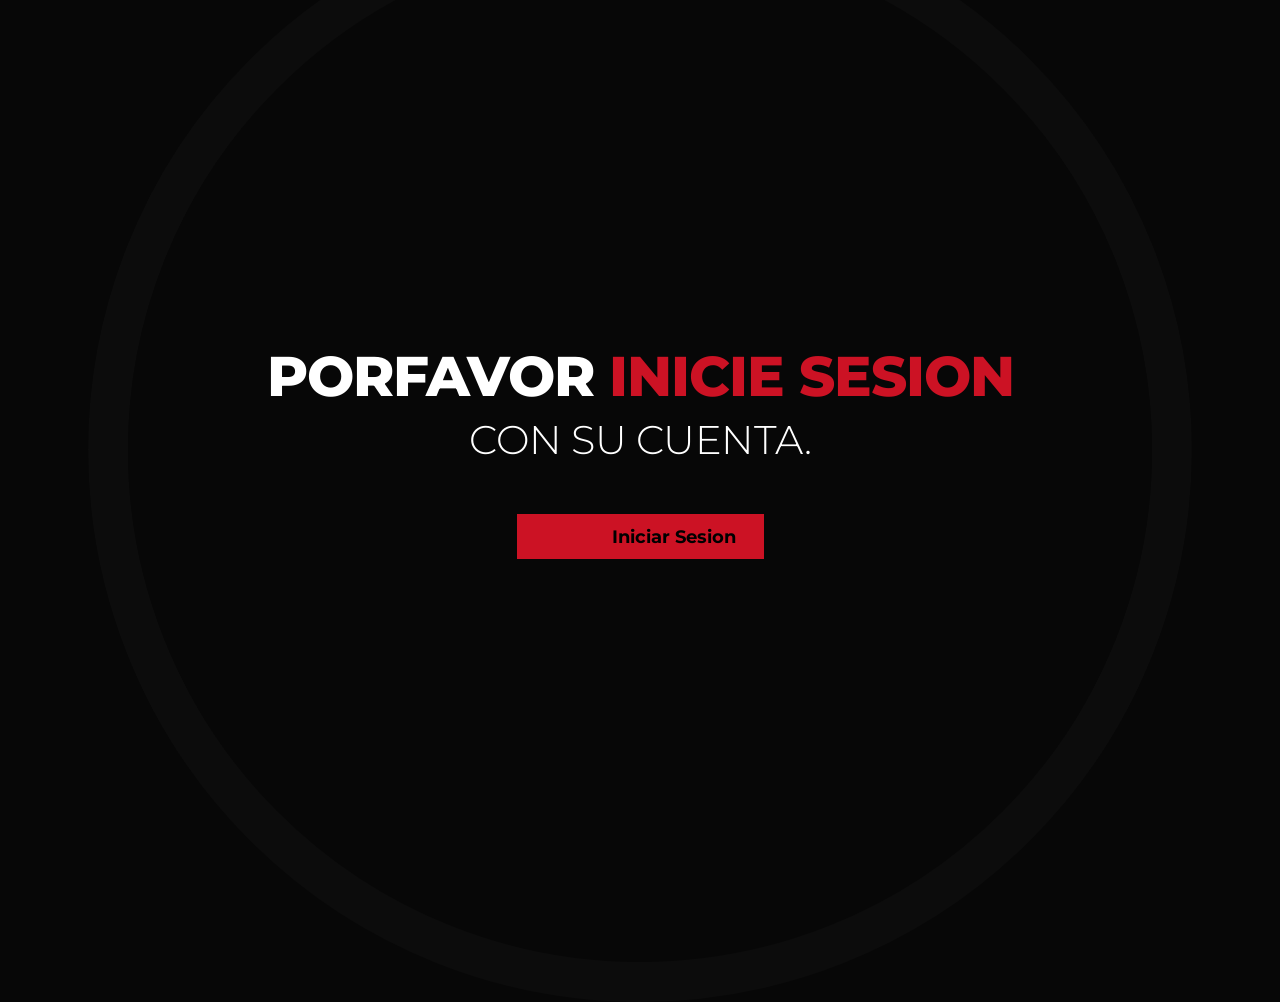
==== commit f4ba7345: "Add files via upload" ====
--- a/index.html
+++ b/index.html
@@ -3,852 +3,39 @@
 <head>
     <meta charset="UTF-8">
     <meta name="viewport" content="width=device-width, initial-scale=1.0">
-    <title>ZyrAkaTV™ App | Gestor de Instancias, Eventos & Seguridad</title>
-    <meta name="description" content="Portal oficial de acceso, instancias de juego, historial disciplinario y gestión de eventos para ZyrIsland y ZyrAkaTV™.">
-    <meta name="robots" content="noindex, nofollow">
-    <meta name="theme-color" content="#cc1224">
+    <title>ZyrIsland</title>
+    <link rel="stylesheet" href="css/styles.css">
+    <link href="https://fonts.googleapis.com/icon?family=Material+Icons" rel="stylesheet">
 
-    <link rel="stylesheet" href="css/style.css">
-    <link rel="stylesheet" href="https://cdnjs.cloudflare.com/ajax/libs/font-awesome/6.4.0/css/all.min.css">
-
-    <link rel="icon" type="image/png" href="https://zyrisland.net/favicon/favicon-96x96.png" sizes="96x96" />
-    <link rel="shortcut icon" href="https://zyrisland.net/favicon/favicon.ico" />
+    <link rel="icon" type="image/png" href="/favicon/favicon-96x96.png" sizes="96x96" />
+    <link rel="icon" type="image/svg+xml" href="/favicon/favicon.svg" />
+    <link rel="shortcut icon" href="/favicon/favicon.ico" />
+    <link rel="apple-touch-icon" sizes="180x180" href="/favicon/apple-touch-icon.png" />
+    <meta name="apple-mobile-web-app-title" content="ZyrAkaTV" />
+    <link rel="manifest" href="/favicon/site.webmanifest" />
 </head>
 <body>
-    <div class="ambient-canvas"></div>
-    <div class="ambient-grid"></div>
+    <div id="toast-container" class="toast-container"></div>
 
-    <div id="mobile-blocker" class="mobile-blocker-screen">
-        <div class="mobile-blocker-card">
-            <div class="mobile-blocker-icon">
-                <i class="fas fa-desktop"></i>
-            </div>
-            <div class="mobile-blocker-pill">SOLO COMPUTADORA • PC / MAC</div>
-            <h1>Acceso No Disponible en Móviles</h1>
-            <p>
-                El gestor de instancias y eventos de <strong>ZyrAkaTV™</strong> está diseñado exclusivamente para ordenadores de escritorio o laptops con <strong>Minecraft Java Edition</strong>.
-            </p>
-            <a href="https://zyrisland.net" class="btn-back-main-site">
-                <i class="fas fa-arrow-left"></i> Ir a ZyrIsland.net
-            </a>
+    <div class="background-graphic"></div>
+    
+    <div class="login-container">
+        <h1>PORFAVOR <span class="highlight">INICIE SESION</span></h1>
+        <h2>CON SU CUENTA.</h2>
+
+        <div id="initial-view" class="view-section">
+            <button id="show-login-btn" class="red-btn">
+                <span class="material-icons icon">key</span>  Iniciar Sesion
+            </button>
+        </div>
+
+        <div id="form-view" class="view-section hidden-smooth">
+            <input type="text" id="username-input" placeholder="Nombre de usuario" autocomplete="off">
+            <input type="password" id="password-input" placeholder="Contraseña">
+            <button id="submit-login-btn" class="red-btn btn-small"><span class="material-icons icon">login</span> Acceder</button>
         </div>
     </div>
 
-    <div id="toast-stack" class="toast-stack"></div>
-
-    <div id="app-root"></div>
-
-    <script>
-        function isMobilePhone() {
-            const ua = navigator.userAgent || navigator.vendor || window.opera || "";
-            const mobileRegex = /Android.*Mobile|iPhone|iPod|BlackBerry|IEMobile|Opera Mini|Windows Phone|webOS/i;
-            return mobileRegex.test(ua) || window.innerWidth < 768;
-        }
-
-        function enforceDesktopOnly() {
-            const blocker = document.getElementById("mobile-blocker");
-            const appRoot = document.getElementById("app-root");
-            if (isMobilePhone()) {
-                blocker.classList.add("active");
-                appRoot.style.display = "none";
-                return true;
-            } else {
-                blocker.classList.remove("active");
-                appRoot.style.display = "block";
-                return false;
-            }
-        }
-
-        window.addEventListener("resize", () => {
-            if (!enforceDesktopOnly() && !currentUser) {
-                lastRenderHash = "";
-                fetchEcosystemData();
-            }
-        });
-
-        const STORAGE_SANDBOX_KEY = "zyrisland_staff_sandbox_accounts";
-        let baseAccounts = [];
-        let instancesList = [];
-        let currentUser = null;
-        let activeTab = "instancias";
-        let countdownInterval = null;
-        let lastRenderHash = "";
-
-        function setCookie(name, value, days = 7) {
-            const expires = new Date(Date.now() + days * 864e5).toUTCString();
-            document.cookie = `${name}=${encodeURIComponent(value)}; expires=${expires}; path=/; SameSite=Lax`;
-        }
-
-        function getCookie(name) {
-            const match = document.cookie.match(new RegExp("(^| )" + name + "=([^;]+)"));
-            return match ? decodeURIComponent(match[2]) : null;
-        }
-
-        function deleteCookie(name) {
-            document.cookie = `${name}=; expires=Thu, 01 Jan 1970 00:00:00 UTC; path=/;`;
-        }
-
-        function showToast(title, message, type = "error") {
-            const stack = document.getElementById("toast-stack");
-            const toast = document.createElement("div");
-            toast.className = `toast-item ${type}`;
-
-            const iconClass = type === "success"
-                ? "fa-check-circle"
-                : type === "warn"
-                    ? "fa-exclamation-triangle"
-                    : "fa-shield-alt";
-
-            toast.innerHTML = `
-                <i class="fas ${iconClass} toast-icon"></i>
-                <div class="toast-body">
-                    <h4>${title}</h4>
-                    <p>${message}</p>
-                </div>
-                <div class="toast-progress"></div>
-            `;
-
-            stack.appendChild(toast);
-            setTimeout(() => {
-                toast.style.opacity = "0";
-                toast.style.transform = "translateX(30px)";
-                toast.style.transition = "all 0.3s ease";
-                setTimeout(() => toast.remove(), 300);
-            }, 5000);
-        }
-
-        function getAvatarUrl(username, size = 64) {
-            const clean = encodeURIComponent((username || "Steve").trim() || "Steve");
-            return `https://mc-heads.net/avatar/${clean}/${size}`;
-        }
-
-        function getBodyUrl(username) {
-            const clean = encodeURIComponent((username || "Steve").trim() || "Steve");
-            return `https://mc-heads.net/body/${clean}/right`;
-        }
-
-        function getMergedAccounts() {
-            const sandboxRaw = localStorage.getItem(STORAGE_SANDBOX_KEY);
-            if (!sandboxRaw) return baseAccounts;
-            try {
-                const sandboxMap = JSON.parse(sandboxRaw);
-                return baseAccounts.map(acc => sandboxMap[acc.username.toLowerCase()] || acc);
-            } catch (_) {
-                return baseAccounts;
-            }
-        }
-
-        function saveAccountOverride(updatedAccount) {
-            let sandboxMap = {};
-            try {
-                sandboxMap = JSON.parse(localStorage.getItem(STORAGE_SANDBOX_KEY) || "{}");
-            } catch (_) {}
-            sandboxMap[updatedAccount.username.toLowerCase()] = updatedAccount;
-            localStorage.setItem(STORAGE_SANDBOX_KEY, JSON.stringify(sandboxMap));
-        }
-
-        function resetSandboxOverrides() {
-            localStorage.removeItem(STORAGE_SANDBOX_KEY);
-        }
-
-        async function fetchEcosystemData() {
-            if (enforceDesktopOnly()) return;
-
-            try {
-                const [accRes, instRes] = await Promise.all([
-                    fetch(`accounts.json?t=${Date.now()}`, { cache: "no-store" }),
-                    fetch(`instances.json?t=${Date.now()}`, { cache: "no-store" })
-                ]);
-
-                if (accRes.ok) baseAccounts = await accRes.json();
-                if (instRes.ok) instancesList = await instRes.json();
-            } catch (err) {
-                console.warn("Sincronizando con caché local:", err);
-            }
-
-            const isLoggedIn = getCookie("Esta_iniciado_sesion") === "true";
-            const savedName = getCookie("Nombre");
-
-            if (isLoggedIn && savedName) {
-                const merged = getMergedAccounts();
-                const found = merged.find(u => u.username.toLowerCase() === savedName.toLowerCase());
-                if (found) {
-                    currentUser = found;
-                    renderAuthenticatedExperience();
-                    return;
-                }
-            }
-
-            currentUser = null;
-            renderLoginScreen();
-        }
-
-        /* =========================================================
-           VISTA 1: PANTALLA DE INICIO DE SESIÓN (PRODUCCIÓN LIMPIA)
-           ========================================================= */
-        function renderLoginScreen() {
-            const hash = "LOGIN_VIEW";
-            if (lastRenderHash === hash) return;
-            lastRenderHash = hash;
-            clearInterval(countdownInterval);
-
-            const root = document.getElementById("app-root");
-            root.innerHTML = `
-                <main class="login-view">
-                    <section class="login-card" id="login-card">
-                        <div class="login-brand">
-                            <div class="login-logo-ring">
-                                <img src="https://app.zyrisland.net/assets/icons/zyrakatv-ico.png" alt="ZyrAkaTV Logo">
-                            </div>
-                            <h1>ZYRAKA<span style="color: var(--accent-red);">TV™</span> APP</h1>
-                            <p>Acceso oficial a instancias, eventos y seguridad de ZyrIsland</p>
-                        </div>
-
-                        <form id="login-form" autocomplete="off">
-                            <div class="form-group">
-                                <label for="login-username">Usuario de Minecraft (IGN)</label>
-                                <div class="input-wrapper">
-                                    <input type="text" id="login-username" placeholder="Ingresa tu usuario autorizado" required>
-                                    <i class="fas fa-user field-icon"></i>
-                                </div>
-                            </div>
-
-                            <div class="skin-preview-strip">
-                                <img id="login-skin-img" src="${getAvatarUrl("Steve", 64)}" alt="Avatar Preview">
-                                <span>Identidad detectada: <strong id="login-skin-name">Invitado</strong></span>
-                            </div>
-
-                            <div class="form-group">
-                                <label for="login-password">Clave de Acceso</label>
-                                <div class="input-wrapper">
-                                    <input type="password" id="login-password" placeholder="Ingresa tu clave asignada" required>
-                                    <i class="fas fa-lock field-icon"></i>
-                                    <button type="button" id="toggle-pass" class="toggle-pass-btn" aria-label="Mostrar contraseña">
-                                        <i class="fas fa-eye"></i>
-                                    </button>
-                                </div>
-                            </div>
-
-                            <button type="submit" class="btn-login-submit">
-                                <i class="fas fa-sign-in-alt"></i> Iniciar Sesión
-                            </button>
-                        </form>
-                    </section>
-                </main>
-            `;
-
-            const userInput = document.getElementById("login-username");
-            const passInput = document.getElementById("login-password");
-            const skinImg = document.getElementById("login-skin-img");
-            const skinName = document.getElementById("login-skin-name");
-
-            userInput.addEventListener("input", () => {
-                const val = userInput.value.trim();
-                skinName.textContent = val || "Invitado";
-                skinImg.src = getAvatarUrl(val || "Steve", 64);
-            });
-
-            document.getElementById("toggle-pass").addEventListener("click", function () {
-                const isPass = passInput.type === "password";
-                passInput.type = isPass ? "text" : "password";
-                this.innerHTML = `<i class="fas ${isPass ? "fa-eye-slash" : "fa-eye"}"></i>`;
-            });
-
-            document.getElementById("login-form").addEventListener("submit", (e) => {
-                e.preventDefault();
-                const ign = userInput.value.trim();
-                const pwd = passInput.value;
-                const merged = getMergedAccounts();
-                const matched = merged.find(u => u.username.toLowerCase() === ign.toLowerCase() && u.password === pwd);
-
-                if (!matched) {
-                    const card = document.getElementById("login-card");
-                    card.classList.remove("shake");
-                    void card.offsetWidth;
-                    card.classList.add("shake");
-                    showToast("Credenciales Incorrectas", "El usuario IGN o la clave ingresada no coinciden con nuestros registros.", "error");
-                    return;
-                }
-
-                setCookie("Esta_iniciado_sesion", "true", 7);
-                setCookie("Nombre", matched.username, 7);
-                currentUser = matched;
-                activeTab = "instancias";
-                showToast("Sesión Iniciada", `Bienvenido de vuelta, ${matched.username}.`, "success");
-                renderAuthenticatedExperience();
-            });
-        }
-
-        function handleLogout() {
-            deleteCookie("Esta_iniciado_sesion");
-            deleteCookie("Nombre");
-            currentUser = null;
-            lastRenderHash = "";
-            clearInterval(countdownInterval);
-            showToast("Sesión Cerrada", "Has salido de forma segura del portal.", "warn");
-            renderLoginScreen();
-        }
-
-        function renderAuthenticatedExperience() {
-            if (!currentUser) return renderLoginScreen();
-
-            if (currentUser.baneo && currentUser.baneo.activo === true) {
-                renderBanScreen(currentUser);
-                return;
-            }
-
-            if (currentUser.autorizado !== true) {
-                renderUnauthorizedScreen(currentUser);
-                return;
-            }
-
-            renderMainDashboard(currentUser);
-        }
-
-        function renderBanScreen(user) {
-            const hash = `BAN_${JSON.stringify(user.baneo)}`;
-            if (lastRenderHash === hash) return;
-            lastRenderHash = hash;
-            clearInterval(countdownInterval);
-
-            const ban = user.baneo;
-            const isPerm = ban.tipo === "permban";
-            const root = document.getElementById("app-root");
-
-            root.innerHTML = `
-                <main class="ban-screen-overlay">
-                    <section class="ban-card">
-                        <div class="ban-shield-icon">
-                            <i class="fas ${isPerm ? "fa-ban" : "fa-hourglass-half"}"></i>
-                        </div>
-                        <div class="ban-type-pill">
-                            <i class="fas fa-exclamation-circle"></i>
-                            <span>${isPerm ? "EXPULSIÓN PERMANENTE (PERM-BAN)" : "SUSPENSIÓN TEMPORAL (TEMP-BAN)"}</span>
-                        </div>
-                        <h1>ACCESO RESTRINGIDO</h1>
-                        <p style="color: var(--text-muted); margin: 0;">
-                            La cuenta <strong style="color: #fff;">${user.username}</strong> tiene una sanción disciplinaria vigente en la red <strong>ZyrIsland</strong>.
-                        </p>
-
-                        <div class="ban-reason-box">
-                            <span>Motivo registrado por administración</span>
-                            <p>${ban.razon || "Incumplimiento grave de los Términos y Condiciones de ZyrIsland."}</p>
-                        </div>
-
-                        <div class="ban-meta-grid">
-                            <div class="ban-meta-cell">
-                                <small>ID de Caso</small>
-                                <strong>${ban.id_caso || "BAN-2026-000"}</strong>
-                            </div>
-                            <div class="ban-meta-cell">
-                                <small>Aplicado por</small>
-                                <strong>${ban.staff || "Administración"}</strong>
-                            </div>
-                            <div class="ban-meta-cell">
-                                <small>Fecha de Sanción</small>
-                                <strong>${ban.fecha || "Reciente"}</strong>
-                            </div>
-                        </div>
-
-                        ${!isPerm && ban.expira ? `
-                            <div class="countdown-box">
-                                <small>Tiempo restante para levantamiento automático</small>
-                                <div class="countdown-timer" id="ban-countdown">Calculando...</div>
-                            </div>
-                        ` : `
-                            <div class="countdown-box">
-                                <small>Duración de la medida</small>
-                                <div class="countdown-timer" style="font-size: 1.15rem; color: #ff6b7a;">PERMANENTE E IRREVOCABLE</div>
-                            </div>
-                        `}
-
-                        <div class="ban-actions-row">
-                            ${ban.apelable !== false ? `
-                                <a href="https://discord.gg/DVBdqXgsGu" target="_blank" rel="noopener" class="btn-appeal-discord">
-                                    <i class="fab fa-discord"></i> Abrir Ticket de Apelación
-                                </a>
-                            ` : ""}
-                            <button type="button" id="ban-logout-btn" class="btn-ban-logout">
-                                <i class="fas fa-sign-out-alt"></i> Cerrar Sesión
-                            </button>
-                        </div>
-                    </section>
-                </main>
-            `;
-
-            document.getElementById("ban-logout-btn").addEventListener("click", handleLogout);
-
-            if (!isPerm && ban.expira) {
-                const targetTime = new Date(ban.expira).getTime();
-                const updateTimer = () => {
-                    const el = document.getElementById("ban-countdown");
-                    if (!el) return;
-                    const diff = targetTime - Date.now();
-                    if (diff <= 0) {
-                        el.textContent = "SUSPENSIÓN FINALIZADA — RECARGA";
-                        clearInterval(countdownInterval);
-                        return;
-                    }
-                    const d = Math.floor(diff / 86400000);
-                    const h = Math.floor((diff % 86400000) / 3600000);
-                    const m = Math.floor((diff % 3600000) / 60000);
-                    const s = Math.floor((diff % 60000) / 1000);
-                    el.textContent = `${d}d ${String(h).padStart(2, "0")}h ${String(m).padStart(2, "0")}m ${String(s).padStart(2, "0")}s`;
-                };
-                updateTimer();
-                countdownInterval = setInterval(updateTimer, 1000);
-            }
-        }
-
-        function renderUnauthorizedScreen(user) {
-            const hash = `NOAUTH_${user.username}`;
-            if (lastRenderHash === hash) return;
-            lastRenderHash = hash;
-            clearInterval(countdownInterval);
-
-            const root = document.getElementById("app-root");
-            root.innerHTML = `
-                <main class="ban-screen-overlay" style="background: radial-gradient(circle at 50% 25%, rgba(245, 158, 11, 0.16) 0%, #09090d 55%, #070707 100%);">
-                    <section class="ban-card" style="border-color: rgba(245, 158, 11, 0.4); border-top-color: var(--accent-amber);">
-                        <div class="ban-shield-icon" style="color: var(--accent-amber); border-color: rgba(245, 158, 11, 0.45); background: rgba(245, 158, 11, 0.12);">
-                            <i class="fas fa-user-lock"></i>
-                        </div>
-                        <div class="ban-type-pill" style="color: #fbbf24; border-color: rgba(245, 158, 11, 0.4); background: rgba(245, 158, 11, 0.14);">
-                            <span>CUENTA PENDIENTE DE WHITELIST</span>
-                        </div>
-                        <h1>NO AUTORIZADO</h1>
-                        <p style="color: var(--text-muted); line-height: 1.65; margin: 14px 0 28px 0;">
-                            Hola <strong style="color: #fff;">${user.username}</strong>, tu perfil aún no cuenta con permisos activos para descargar modpacks o ingresar a las instancias privadas de <strong>ZyrIsland</strong>.
-                        </p>
-                        <div class="ban-actions-row">
-                            <a href="https://discord.gg/DVBdqXgsGu" target="_blank" rel="noopener" class="btn-appeal-discord">
-                                <i class="fab fa-discord"></i> Solicitar Acceso en Discord
-                            </a>
-                            <button type="button" id="noauth-logout-btn" class="btn-ban-logout">
-                                <i class="fas fa-sign-out-alt"></i> Cerrar Sesión
-                            </button>
-                        </div>
-                    </section>
-                </main>
-            `;
-
-            document.getElementById("noauth-logout-btn").addEventListener("click", handleLogout);
-        }
-
-        function renderMainDashboard(user) {
-            const activeWarns = (user.warns || []).filter(w => w.activa !== false);
-            const maxWarns = user.max_warns || 3;
-            const isStaff = user.role === "admin" || user.role === "staff";
-
-            const hash = `DASH_${activeTab}_${JSON.stringify(user)}_${JSON.stringify(instancesList)}`;
-            if (lastRenderHash === hash) return;
-            lastRenderHash = hash;
-            clearInterval(countdownInterval);
-
-            const strikeLevel = Math.min(3, activeWarns.length);
-            const riskLabel = strikeLevel === 0
-                ? "Historial limpio • Sin advertencias"
-                : strikeLevel === 1
-                    ? "Precaución • 1 advertencia acumulada"
-                    : strikeLevel === 2
-                        ? "Riesgo alto • A 1 warn de suspensión"
-                        : "Límite alcanzado • Revisión disciplinaria";
-
-            const root = document.getElementById("app-root");
-            root.innerHTML = `
-                <div class="app-shell">
-                    <header class="topbar">
-                        <a href="https://zyrisland.net" class="topbar-brand">
-                            <img src="https://app.zyrisland.net/assets/icons/zyrakatv-ico.png" alt="ZyrAkaTV">
-                            <div class="topbar-brand-text">
-                                <strong>ZYRAKA™</strong>
-                                <span>LAUNCHER & APP</span>
-                            </div>
-                        </a>
-
-                        <nav class="topbar-nav">
-                            <button type="button" class="tab-btn ${activeTab === "instancias" ? "active" : ""}" data-tab="instancias">
-                                <i class="fas fa-cubes"></i> Instancias
-                            </button>
-                            <button type="button" class="tab-btn ${activeTab === "historial" ? "active" : ""}" data-tab="historial">
-                                <i class="fas fa-exclamation-triangle"></i> Warns & Estado
-                                <span class="tab-badge-count">${activeWarns.length}/${maxWarns}</span>
-                            </button>
-                            ${isStaff ? `
-                                <button type="button" class="tab-btn ${activeTab === "staff" ? "active" : ""}" data-tab="staff">
-                                    <i class="fas fa-gavel"></i> Panel Staff
-                                </button>
-                            ` : ""}
-                        </nav>
-
-                        <div class="topbar-user">
-                            <div class="user-chip">
-                                <img src="${getAvatarUrl(user.username, 64)}" alt="${user.username}">
-                                <div class="user-chip-info">
-                                    <strong>${user.username}</strong>
-                                    <span>${user.badge || user.role.toUpperCase()}</span>
-                                </div>
-                            </div>
-                            <button type="button" id="topbar-logout-btn" class="btn-logout" title="Cerrar Sesión">
-                                <i class="fas fa-sign-out-alt"></i>
-                            </button>
-                        </div>
-                    </header>
-
-                    <main class="dashboard-main">
-                        <section class="hero-profile-banner">
-                            <div class="hero-profile-left">
-                                <div class="skin-render-box">
-                                    <img src="${getBodyUrl(user.username)}" alt="Skin ${user.username}">
-                                </div>
-                                <div class="hero-text-area">
-                                    <div class="role-pill">
-                                        <i class="fas fa-shield-alt"></i>
-                                        <span>${user.badge || "MIEMBRO AUTORIZADO"}</span>
-                                    </div>
-                                    <h1>Hola, <span style="color: var(--accent-red);">${user.username}</span></h1>
-                                    <p>Discord vinculado: <strong style="color: #fff;">${user.discord || "No especificado"}</strong> • Haz clic en cualquier instancia para ir a su descarga.</p>
-                                </div>
-                            </div>
-
-                            <div class="discipline-widget" id="jump-to-warns" title="Haz clic para ver el detalle de tus advertencias">
-                                <div class="discipline-widget-top">
-                                    <span>Estado Disciplinario</span>
-                                    <strong style="color: ${strikeLevel >= 2 ? "#ff5c6c" : strikeLevel === 1 ? "#fbbf24" : "#34d399"};">
-                                        ${activeWarns.length} / ${maxWarns} WARNS
-                                    </strong>
-                                </div>
-                                <div class="strike-segments">
-                                    <div class="strike-bar ${strikeLevel >= 1 ? `filled-${strikeLevel}` : ""}"></div>
-                                    <div class="strike-bar ${strikeLevel >= 2 ? `filled-${strikeLevel}` : ""}"></div>
-                                    <div class="strike-bar ${strikeLevel >= 3 ? `filled-${strikeLevel}` : ""}"></div>
-                                </div>
-                                <div class="discipline-widget-sub">${riskLabel}</div>
-                            </div>
-                        </section>
-
-                        <div id="tab-content-area"></div>
-                    </main>
-                </div>
-            `;
-
-            document.getElementById("topbar-logout-btn").addEventListener("click", handleLogout);
-            document.getElementById("jump-to-warns").addEventListener("click", () => {
-                activeTab = "historial";
-                lastRenderHash = "";
-                renderMainDashboard(currentUser);
-            });
-
-            document.querySelectorAll(".tab-btn").forEach(btn => {
-                btn.addEventListener("click", () => {
-                    activeTab = btn.dataset.tab;
-                    lastRenderHash = "";
-                    renderMainDashboard(currentUser);
-                });
-            });
-
-            const tabArea = document.getElementById("tab-content-area");
-            if (activeTab === "instancias") {
-                renderInstancesTab(tabArea, user);
-            } else if (activeTab === "historial") {
-                renderWarningsTab(tabArea, user);
-            } else if (activeTab === "staff" && isStaff) {
-                renderStaffModerationTab(tabArea, user);
-            }
-        }
-
-        function renderInstancesTab(container, user) {
-            const allowedIds = Array.isArray(user.instancias_permitidas) ? user.instancias_permitidas : [];
-            const visibleInstances = instancesList.filter(inst => allowedIds.includes(inst.id));
-
-            container.innerHTML = `
-                <div class="section-header-row">
-                    <h2><i class="fas fa-server"></i> Instancias Disponibles (${visibleInstances.length})</h2>
-                    <div class="sync-indicator">
-                        <span class="sync-dot"></span>
-                        <span>Sincronización activa cada 4s</span>
-                    </div>
-                </div>
-
-                ${visibleInstances.length === 0 ? `
-                    <div class="clean-record-box" style="border-top-color: var(--accent-red);">
-                        <i class="fas fa-box-open" style="color: var(--accent-red);"></i>
-                        <h3>Sin instancias asignadas</h3>
-                        <p>Tu cuenta está verificada, pero aún no tiene paquetes de servidor vinculados. Consulta con el equipo Staff en Discord.</p>
-                    </div>
-                ` : `
-                    <div class="instances-grid">
-                        ${visibleInstances.map(inst => {
-                            const downloadTarget = inst.url_descarga || `instance.html?id=${encodeURIComponent(inst.id)}`;
-                            return `
-                                <a href="${downloadTarget}" class="instance-tile">
-                                    <div class="instance-media">
-                                        <div class="instance-media-fallback">
-                                            <i class="fas fa-cubes"></i>
-                                            <span>${inst.tag || "ZYRISLAND"}</span>
-                                        </div>
-                                        ${inst.imagen ? `<img src="${inst.imagen}" alt="${inst.nombre}" loading="lazy" onerror="this.style.display='none'">` : ""}
-                                        <div class="instance-media-overlay"></div>
-                                        <div class="instance-badges-overlay">
-                                            <span class="instance-tag">${inst.tag || "EVENTO"}</span>
-                                            <span class="instance-status ${inst.estado === "online" ? "online" : "maintenance"}">
-                                                <i class="fas fa-circle" style="font-size: 0.5rem;"></i>
-                                                ${inst.estado === "online" ? "Disponible" : "En Pruebas"}
-                                            </span>
-                                        </div>
-                                    </div>
-
-                                    <div class="instance-tile-body">
-                                        <div>
-                                            <h3>${inst.nombre}</h3>
-                                            <p>${inst.descripcion}</p>
-                                        </div>
-
-                                        <div class="instance-tile-footer">
-                                            <div class="instance-specs-mini">
-                                                <span class="meta-chip"><i class="fas fa-code-branch"></i> ${inst.version}</span>
-                                                <span class="meta-chip"><i class="fas fa-cubes"></i> ${inst.mods_count} mods</span>
-                                            </div>
-                                            <span class="tile-go-arrow">
-                                                Descargar <i class="fas fa-arrow-right"></i>
-                                            </span>
-                                        </div>
-                                    </div>
-                                </a>
-                            `;
-                        }).join("")}
-                    </div>
-                `}
-            `;
-        }
-
-        function renderWarningsTab(container, user) {
-            const warns = Array.isArray(user.warns) ? user.warns : [];
-
-            container.innerHTML = `
-                <div class="section-header-row">
-                    <h2><i class="fas fa-exclamation-triangle"></i> Registro de Advertencias (${warns.length})</h2>
-                    <a href="https://zyrisland.net/soporte/terminos#seccion-7" target="_blank" rel="noopener" class="meta-chip" style="text-decoration: none;">
-                        <i class="fas fa-book"></i> Consultar Art. 7.3 Reglamento
-                    </a>
-                </div>
-
-                ${warns.length === 0 ? `
-                    <div class="clean-record-box">
-                        <i class="fas fa-check-circle"></i>
-                        <h3>¡Expediente Impecable!</h3>
-                        <p>No tienes ninguna advertencia registrada en tu cuenta de ZyrIsland. Mantén el juego limpio para conservar todos tus privilegios.</p>
-                    </div>
-                ` : `
-                    <div class="warns-container">
-                        ${warns.map(w => `
-                            <article class="warn-card ${w.severidad || "leve"}">
-                                <div class="warn-info">
-                                    <h4>
-                                        <span>${w.id || "WRN-2026"}</span>
-                                        <span class="severity-tag">Severidad ${w.severidad || "Leve"}</span>
-                                    </h4>
-                                    <p>${w.razon}</p>
-                                    <div class="warn-meta">
-                                        Emitida por <strong>${w.staff || "Staff"}</strong> • Fecha: <strong>${w.fecha || "N/A"}</strong>
-                                    </div>
-                                </div>
-                                <a href="https://discord.gg/DVBdqXgsGu" target="_blank" rel="noopener" class="btn-ban-logout" style="padding: 10px 16px; font-size: 0.76rem; text-decoration: none;">
-                                    <i class="fab fa-discord"></i> Consultar
-                                </a>
-                            </article>
-                        `).join("")}
-                    </div>
-                `}
-            `;
-        }
-
-        /* =========================================================
-           TAB C: PANEL STAFF (GESTIÓN DE WARNS, TEMP-BAN Y PERM-BAN)
-           ========================================================= */
-        function renderStaffModerationTab(container, adminUser) {
-            const allUsers = getMergedAccounts();
-
-            container.innerHTML = `
-                <div class="section-header-row">
-                    <h2><i class="fas fa-gavel"></i> Centro Disciplinario Staff</h2>
-                    <button type="button" id="reset-sandbox-btn" class="meta-chip" style="cursor: pointer;">
-                        <i class="fas fa-undo"></i> Restaurar JSON Original
-                    </button>
-                </div>
-
-                <div class="staff-panel-grid">
-                    <div class="staff-box">
-                        <h3><i class="fas fa-user-shield"></i> Aplicar Sanción o Advertencia</h3>
-                        <div class="staff-form-grid">
-                            <div>
-                                <label style="font-size: 0.72rem; font-weight: 800; color: #aaa; display: block; margin-bottom: 6px;">USUARIO OBJETIVO</label>
-                                <select id="staff-target-user" class="staff-select">
-                                    ${allUsers.map(u => `<option value="${u.username}">${u.username} (${u.baneo?.activo ? "BANEADO" : `${(u.warns || []).length} warns`})</option>`).join("")}
-                                </select>
-                            </div>
-
-                            <div>
-                                <label style="font-size: 0.72rem; font-weight: 800; color: #aaa; display: block; margin-bottom: 6px;">SEVERIDAD / DURACIÓN (TEMP-BAN EN HORAS)</label>
-                                <div style="display: grid; grid-template-columns: 1fr 1fr; gap: 10px;">
-                                    <select id="staff-severity" class="staff-select">
-                                        <option value="leve">Warn Leve</option>
-                                        <option value="media" selected>Warn Media</option>
-                                        <option value="grave">Warn Grave</option>
-                                    </select>
-                                    <input type="number" id="staff-ban-hours" class="staff-input" value="48" min="1" max="8760" placeholder="Horas Temp-Ban">
-                                </div>
-                            </div>
-
-                            <div>
-                                <label style="font-size: 0.72rem; font-weight: 800; color: #aaa; display: block; margin-bottom: 6px;">MOTIVO Y ARTÍCULO INFRINGIDO</label>
-                                <textarea id="staff-reason" class="staff-textarea" rows="3" placeholder="Ej. Uso de cliente modificado o robo en propiedad privada (Art. 6.2.2)."></textarea>
-                            </div>
-
-                            <div class="staff-btn-row">
-                                <button type="button" id="act-add-warn" class="btn-staff-action btn-warn">
-                                    <i class="fas fa-exclamation-triangle"></i> Añadir Warn
-                                </button>
-                                <button type="button" id="act-tempban" class="btn-staff-action btn-tempban">
-                                    <i class="fas fa-hourglass-half"></i> Temp-Ban
-                                </button>
-                                <button type="button" id="act-permban" class="btn-staff-action btn-permban">
-                                    <i class="fas fa-ban"></i> Perm-Ban
-                                </button>
-                                <button type="button" id="act-pardon" class="btn-staff-action btn-pardon">
-                                    <i class="fas fa-check-circle"></i> Limpiar / Perdonar
-                                </button>
-                            </div>
-                        </div>
-                    </div>
-
-                    <div class="staff-box" style="border-top-color: #3b82f6;">
-                        <h3><i class="fas fa-code"></i> Exportar accounts.json Actualizado</h3>
-                        <p style="font-size: 0.82rem; color: var(--text-muted); margin: 0 0 12px 0;">
-                            Copia este JSON y pégalo en tu repositorio de GitHub para aplicar los cambios globalmente:
-                        </p>
-                        <div class="json-export-area" id="json-export-box"></div>
-                        <button type="button" id="copy-json-btn" class="btn-copy-json">
-                            <i class="fas fa-copy"></i> Copiar JSON Completo para GitHub
-                        </button>
-                    </div>
-                </div>
-            `;
-
-            const exportBox = document.getElementById("json-export-box");
-            exportBox.textContent = JSON.stringify(getMergedAccounts(), null, 2);
-
-            const applyAction = (mode) => {
-                const targetName = document.getElementById("staff-target-user").value;
-                const severity = document.getElementById("staff-severity").value;
-                const hours = Math.max(1, Number(document.getElementById("staff-ban-hours").value || 24));
-                const reason = document.getElementById("staff-reason").value.trim() || "Sanción aplicada por incumplimiento de normativa ZyrIsland.";
-
-                const list = getMergedAccounts();
-                const target = JSON.parse(JSON.stringify(list.find(u => u.username === targetName)));
-                if (!target) return;
-
-                const nowStr = new Date().toISOString().slice(0, 16).replace("T", " ");
-
-                if (mode === "warn") {
-                    target.warns = target.warns || [];
-                    target.warns.push({
-                        id: `WRN-2026-${Math.floor(100 + Math.random() * 899)}`,
-                        razon: reason,
-                        severidad: severity,
-                        fecha: nowStr,
-                        staff: adminUser.username,
-                        activa: true
-                    });
-
-                    const maxW = target.max_warns || 3;
-                    if (target.warns.length >= maxW) {
-                        target.baneo = {
-                            activo: true,
-                            tipo: "tempban",
-                            id_caso: `BAN-2026-${Math.floor(100 + Math.random() * 899)}`,
-                            razon: `Acumulación automática de ${target.warns.length}/${maxW} advertencias. Última: ${reason}`,
-                            staff: adminUser.username,
-                            fecha: nowStr,
-                            expira: new Date(Date.now() + hours * 3600000).toISOString(),
-                            apelable: true
-                        };
-                        showToast("Auto-TempBan Activado", `${target.username} alcanzó ${maxW} warns y fue suspendido.`, "error");
-                    } else {
-                        showToast("Advertencia Registrada", `Se añadió un warn (${target.warns.length}/${maxW}) a ${target.username}.`, "warn");
-                    }
-                } else if (mode === "tempban") {
-                    target.baneo = {
-                        activo: true,
-                        tipo: "tempban",
-                        id_caso: `BAN-2026-${Math.floor(100 + Math.random() * 899)}`,
-                        razon: reason,
-                        staff: adminUser.username,
-                        fecha: nowStr,
-                        expira: new Date(Date.now() + hours * 3600000).toISOString(),
-                        apelable: true
-                    };
-                    showToast("Temp-Ban Aplicado", `${target.username} suspendido por ${hours}h.`, "error");
-                } else if (mode === "permban") {
-                    target.baneo = {
-                        activo: true,
-                        tipo: "permban",
-                        id_caso: `BAN-2026-${Math.floor(100 + Math.random() * 899)}`,
-                        razon: reason,
-                        staff: adminUser.username,
-                        fecha: nowStr,
-                        expira: null,
-                        apelable: false
-                    };
-                    showToast("Perm-Ban Aplicado", `${target.username} vetado permanentemente.`, "error");
-                } else if (mode === "pardon") {
-                    target.warns = [];
-                    target.autorizado = true;
-                    target.baneo = {
-                        activo: false,
-                        tipo: null,
-                        id_caso: null,
-                        razon: "",
-                        staff: "",
-                        fecha: "",
-                        expira: null,
-                        apelable: false
-                    };
-                    showToast("Historial Limpiado", `Se retiraron todas las sanciones de ${target.username}.`, "success");
-                }
-
-                saveAccountOverride(target);
-                if (target.username === currentUser.username) {
-                    currentUser = target;
-                }
-                lastRenderHash = "";
-                renderAuthenticatedExperience();
-            };
-
-            document.getElementById("act-add-warn").addEventListener("click", () => applyAction("warn"));
-            document.getElementById("act-tempban").addEventListener("click", () => applyAction("tempban"));
-            document.getElementById("act-permban").addEventListener("click", () => applyAction("permban"));
-            document.getElementById("act-pardon").addEventListener("click", () => applyAction("pardon"));
-
-            document.getElementById("reset-sandbox-btn").addEventListener("click", () => {
-                resetSandboxOverrides();
-                lastRenderHash = "";
-                showToast("JSON Restaurado", "Se restablecieron los valores originales de accounts.json.", "success");
-                fetchEcosystemData();
-            });
-
-            document.getElementById("copy-json-btn").addEventListener("click", async () => {
-                try {
-                    await navigator.clipboard.writeText(JSON.stringify(getMergedAccounts(), null, 2));
-                    showToast("JSON Copiado", "Pega el contenido en accounts.json dentro de tu repositorio.", "success");
-                } catch (_) {}
-            });
-        }
-
-        if (!enforceDesktopOnly()) {
-            fetchEcosystemData();
-        }
-        setInterval(fetchEcosystemData, 4000);
-    </script>
+    <script src="js/login.js"></script>
 </body>
 </html>
--- a/css/styles.css
+++ b/css/styles.css
@@ -0,0 +1,638 @@
+@import url('https://fonts.googleapis.com/css2?family=Montserrat:wght@300;400;700;800&display=swap');
+
+body {
+    margin: 0;
+    padding: 0;
+    background-color: #070707;
+    color: #ffffff;
+    font-family: 'Montserrat', sans-serif;
+    display: flex;
+    justify-content: center;
+    align-items: center;
+    height: 100vh;
+    overflow: hidden;
+    position: relative;
+}
+
+.background-graphic {
+    position: absolute;
+    top: 50%;
+    left: 50%;
+    transform: translate(-50%, -50%);
+    width: 80vw;
+    height: 80vw;
+    border: 40px solid rgba(255, 255, 255, 0.02);
+    border-radius: 50%;
+    z-index: 0;
+    pointer-events: none;
+}
+
+.login-container {
+    text-align: center;
+    z-index: 10;
+    position: relative;
+}
+
+h1 { font-size: 3.5rem; font-weight: 800; margin: 0; letter-spacing: -1px; }
+.highlight { color: #cc1224; }
+h2 { font-size: 2.5rem; font-weight: 300; margin: 5px 0 50px 0; letter-spacing: -0.5px; }
+
+.view-section {
+    transition: opacity 0.4s ease, transform 0.4s ease;
+    opacity: 1;
+    transform: scale(1);
+}
+
+.hidden-smooth {
+    opacity: 0;
+    transform: scale(0.95);
+    pointer-events: none;
+    position: absolute;
+    visibility: hidden;
+}
+
+#form-view {
+    display: flex;
+    flex-direction: column;
+    align-items: center;
+    gap: 12px;
+    width: 100%;
+}
+
+.red-btn {
+    background-color: #cc1224;
+    color: #000000;
+    border: none;
+    padding: 12px 28px;
+    font-size: 1.1rem;
+    font-weight: 700;
+    font-family: 'Montserrat', sans-serif;
+    cursor: pointer;
+    display: inline-flex;
+    align-items: center;
+    justify-content: center;
+    transition: background-color 0.3s ease, transform 0.1s ease;
+}
+
+.red-btn:hover { background-color: #e61529; }
+.red-btn:active { transform: scale(0.98); }
+
+.red-btn.loading {
+    background-color: #5c0810;
+    color: #999;
+    pointer-events: none;
+}
+
+.red-btn .icon { margin-right: 10px; font-size: 1.2rem; }
+.btn-small { margin-top: 15px; padding: 10px 20px; font-size: 1rem; width: 250px; }
+
+input {
+    width: 224px;
+    padding: 12px;
+    background-color: #111;
+    border: 1px solid #333;
+    color: white;
+    font-family: 'Montserrat', sans-serif;
+    outline: none;
+    transition: border-color 0.3s ease, box-shadow 0.3s ease;
+}
+
+input:focus {
+    border-color: #cc1224;
+    box-shadow: 0 0 8px rgba(204, 18, 36, 0.3);
+}
+
+.toast-container {
+    position: fixed;
+    top: 20px;
+    left: 50%;
+    transform: translateX(-50%);
+    display: flex;
+    flex-direction: column;
+    gap: 10px;
+    z-index: 1000;
+}
+
+.toast {
+    background-color: #1a1a1a;
+    border: 1px solid #333;
+    border-radius: 4px;
+    width: 320px;
+    overflow: hidden;
+    box-shadow: 0 5px 15px rgba(0,0,0,0.6);
+    animation: slideDown 0.4s cubic-bezier(0.175, 0.885, 0.32, 1.275) forwards, fadeOut 0.3s ease 5s forwards;
+}
+
+@keyframes slideDown {
+    from { transform: translateY(-30px); opacity: 0; }
+    to { transform: translateY(0); opacity: 1; }
+}
+@keyframes fadeOut {
+    from { opacity: 1; transform: translateY(0); }
+    to { opacity: 0; transform: translateY(-10px); }
+}
+
+.toast-content {
+    display: flex;
+    align-items: center;
+    padding: 15px;
+    gap: 15px;
+}
+
+.toast-text {
+    flex: 1;
+    text-align: left;
+}
+
+.toast-text h4 {
+    margin: 0 0 3px 0;
+    font-size: 1rem;
+    font-weight: 700;
+}
+
+.toast-text p {
+    margin: 0;
+    font-size: 0.85rem;
+    color: #aaa;
+}
+
+.toast-icon { font-size: 28px; }
+.toast-error .toast-icon { color: #ff3333; }
+.toast-success .toast-icon { color: #28a745; }
+
+.toast-progress {
+    height: 4px;
+    width: 100%;
+    background-color: #222;
+}
+
+.toast-progress-bar {
+    height: 100%;
+    width: 100%;
+    animation: progressShrink 5s linear forwards;
+}
+
+.toast-error .toast-progress-bar { background-color: #ff3333; }
+.toast-success .toast-progress-bar { background-color: #28a745; }
+
+@keyframes progressShrink {
+    from { width: 100%; }
+    to { width: 0%; }
+}
+
+.language-selector { margin-top: 60px; display: flex; align-items: center; justify-content: center; gap: 10px; font-size: 0.9rem; }
+select { background-color: #000; color: #fff; border: 1px solid #333; padding: 5px 10px; font-family: 'Montserrat', sans-serif; outline: none; }
+
+/* =========================================
+   ESTILOS DEL DASHBOARD
+   ========================================= */
+
+.dashboard-body {
+    background-color: #0c0c0e; 
+    overflow: hidden;
+}
+
+.dashboard-layout {
+    display: flex;
+    height: 100vh;
+    width: 100vw;
+}
+
+.sidebar {
+    width: 260px;
+    background-color: #121216; 
+    display: flex;
+    flex-direction: column;
+    justify-content: space-between;
+    padding: 20px 0;
+    border-right: 1px solid #1a1a1a;
+}
+
+.sidebar-top {
+    display: flex;
+    flex-direction: column;
+}
+
+.toggle-arrow {
+    align-self: flex-end;
+    margin-right: 20px;
+    color: #fff;
+    cursor: pointer;
+    font-size: 1.2rem;
+}
+
+.user-profile {
+    display: flex;
+    flex-direction: column;
+    align-items: center;
+    margin-top: 20px;
+    margin-bottom: 40px;
+}
+
+.avatar-container {
+    width: 100px;
+    height: 100px;
+    border: 2px solid #cc1224;
+    margin-bottom: 15px;
+    background-color: #000;
+}
+
+.avatar-container img {
+    width: 100%;
+    height: 100%;
+    object-fit: cover;
+    image-rendering: pixelated; 
+}
+
+.user-profile h2 {
+    font-size: 1.2rem;
+    font-weight: 700;
+    margin: 0;
+    letter-spacing: 0px;
+}
+
+.sidebar-menu {
+    display: flex;
+    flex-direction: column;
+    gap: 5px;
+}
+
+.menu-item {
+    display: flex;
+    align-items: center;
+    gap: 15px;
+    color: #dfdfdf;
+    text-decoration: none;
+    padding: 12px 30px;
+    font-size: 1rem;
+    font-weight: 400;
+    transition: background-color 0.2s;
+}
+
+.menu-item:hover {
+    background-color: rgba(255, 255, 255, 0.05);
+}
+
+.menu-item .material-icons {
+    font-size: 1.5rem;
+    color: #999;
+}
+
+.sidebar-bottom {
+    padding: 0 20px;
+}
+
+.studio-logo {
+    display: flex;
+    align-items: center;
+    gap: 15px;
+    margin-bottom: 20px;
+}
+
+.custom-logo {
+    width: 45px;
+    height: auto;
+}
+
+.studio-text {
+    line-height: 1.2;
+}
+
+.brand-name { font-weight: 800; font-size: 1.1rem; }
+.brand-sub { font-weight: 400; font-size: 1rem; }
+
+.footer-links p {
+    font-size: 0.7rem;
+    color: #666;
+    line-height: 1.6;
+}
+
+.footer-links a {
+    color: #666;
+    text-decoration: none;
+}
+
+.footer-links a:hover { color: #aaa; }
+
+.main-content {
+    flex: 1;
+    display: flex;
+    flex-direction: column;
+    background-color: #0c0c0e;
+}
+
+.top-red-bar {
+    width: 100%;
+    height: 35px;
+    background-color: #cc1224; 
+}
+
+.main-header {
+    display: flex;
+    justify-content: flex-end;
+    padding: 15px 30px;
+    background-color: #121216;
+    border-bottom: 1px solid #1a1a1a;
+}
+
+.header-right {
+    display: flex;
+    align-items: center;
+    gap: 20px;
+}
+
+.instances-label {
+    font-weight: 800;
+    font-size: 0.9rem;
+    letter-spacing: 1px;
+}
+
+.search-box {
+    display: flex;
+    align-items: center;
+    background-color: #222;
+    border-radius: 4px;
+    padding: 5px 10px;
+    width: 250px;
+}
+
+.search-box .material-icons {
+    color: #888;
+    font-size: 1.2rem;
+    margin-right: 5px;
+}
+
+.search-box input {
+    background: transparent;
+    border: none;
+    color: #fff;
+    width: 100%;
+    padding: 0;
+    font-size: 0.9rem;
+}
+
+.search-box input:focus {
+    box-shadow: none;
+}
+
+.content-area {
+    padding: 50px 60px;
+}
+
+.page-title {
+    font-size: 3rem;
+    margin: 0 0 40px 0;
+    letter-spacing: -1px;
+}
+
+.page-title .text-thin {
+    font-weight: 300;
+    color: #cc1224;
+}
+
+.page-title .text-bold {
+    font-weight: 800;
+    color: #cc1224;
+}
+
+.instances-grid {
+    display: flex;
+    gap: 30px;
+    flex-wrap: wrap;
+}
+
+.instance-card {
+    display: flex;
+    flex-direction: column;
+    width: 280px;
+    cursor: pointer;
+    transition: transform 0.2s;
+}
+
+.instance-card:hover {
+    transform: scale(1.02);
+}
+
+.instance-card-img {
+    width: 100%;
+    height: 150px;
+    object-fit: cover;
+    background-color: #1a1a1a;
+}
+
+.instance-card-title {
+    margin-top: 10px;
+    font-size: 1rem;
+    font-weight: 400;
+    color: #888999;
+}
+
+.unauthorized-container {
+    position: fixed;
+    top: 0; left: 0;
+    width: 100vw;
+    height: 100vh;
+    background-color: #070707;
+    z-index: 100;
+    display: flex;
+    justify-content: center;
+    align-items: center;
+    text-align: center;
+}
+
+.unauthorized-container .login-container {
+    z-index: 10;
+    padding: 20px;
+}
+
+.small-subtitle {
+    font-size: 1.1rem;
+    font-weight: 400;
+    max-width: 600px;
+    margin: 20px auto 40px auto;
+    line-height: 1.6;
+    color: #a0a0a0;
+}
+
+/* =========================================
+   ESTILOS DE LA PÁGINA DE INSTANCIA (PLAY)
+   ========================================= */
+
+.instance-body {
+    margin: 0;
+    overflow: hidden;
+    background-color: #000;
+    color: #fff;
+    font-family: 'Montserrat', sans-serif;
+}
+
+.bg-layer {
+    position: absolute;
+    top: 0; left: 0;
+    width: 100vw; height: 100vh;
+    background-size: cover;
+    background-position: center;
+    z-index: 0;
+    filter: brightness(0.4);
+    transition: background-image 0.5s ease;
+}
+
+.instance-layout {
+    position: relative;
+    z-index: 10;
+    display: flex;
+    height: 100vh;
+    width: 100vw;
+}
+
+.side-dock {
+    width: 80px;
+    background-color: rgba(18, 18, 22, 0.85);
+    backdrop-filter: blur(10px);
+    border-right: 1px solid rgba(255, 255, 255, 0.05);
+    display: flex;
+    flex-direction: column;
+    align-items: center;
+    padding: 30px 0;
+    justify-content: space-between;
+}
+
+.dock-top, .dock-icons, .dock-bottom {
+    display: flex;
+    flex-direction: column;
+    align-items: center;
+    gap: 20px;
+    width: 100%;
+}
+
+.menu-btn {
+    color: #fff;
+    cursor: pointer;
+    font-size: 2.2rem;
+    transition: color 0.2s;
+}
+
+.menu-btn:hover { color: #cc1224; }
+
+.dock-icon {
+    width: 48px; height: 48px;
+    border-radius: 8px;
+    cursor: pointer;
+    transition: transform 0.2s, border 0.2s;
+    border: 2px solid transparent;
+    object-fit: cover;
+    background-color: #111;
+}
+
+.dock-icon:hover { transform: scale(1.1); }
+.dock-icon.active { border-color: #cc1224; transform: scale(1.1); }
+
+.dock-avatar {
+    width: 48px; height: 48px;
+    border: 2px solid #cc1224;
+    image-rendering: pixelated;
+    border-radius: 4px;
+}
+
+.main-stage {
+    flex: 1;
+    display: flex;
+    flex-direction: column;
+    justify-content: flex-end;
+    align-items: center;
+    padding-bottom: 12vh; 
+}
+
+.bottom-area {
+    display: flex;
+    flex-direction: column;
+    align-items: center;
+}
+
+.btn-play {
+    background-color: #cc1224;
+    color: white;
+    border: none;
+    padding: 15px 140px; 
+    font-size: 2rem;
+    font-weight: 800;
+    font-family: 'Montserrat', sans-serif;
+    cursor: pointer;
+    border-radius: 2px;
+    box-shadow: 0 10px 30px rgba(204, 18, 36, 0.4);
+    letter-spacing: 2px;
+    transition: transform 0.2s, background-color 0.2s, box-shadow 0.2s;
+}
+
+.btn-play:hover {
+    background-color: #e61529;
+    transform: scale(1.02);
+    box-shadow: 0 10px 40px rgba(204, 18, 36, 0.6);
+}
+
+.download-panel {
+    display: flex;
+    background-color: #0a0a0f;
+    width: 750px;
+    height: 280px;
+    box-shadow: 0 20px 60px rgba(0,0,0,0.8);
+    border: 1px solid #111;
+}
+
+.dp-left {
+    flex: 1;
+    padding: 40px;
+    display: flex;
+    flex-direction: column;
+    justify-content: center;
+}
+
+#dp-title {
+    font-size: 2.2rem;
+    font-weight: 700;
+    margin: 0 0 25px 0;
+    color: #ffffff;
+    letter-spacing: -0.5px;
+}
+
+.dp-bar-container {
+    width: 100%;
+    height: 16px;
+    background-color: #2b2b36;
+    margin-bottom: 25px;
+}
+
+.dp-bar-fill {
+    height: 100%;
+    width: 0%;
+    background-color: #cc1224;
+}
+
+.dp-status-text {
+    font-size: 1.15rem;
+    font-weight: 400;
+    color: #e0e0e0;
+    margin-bottom: 25px;
+}
+
+.dp-timer {
+    font-size: 1rem;
+    color: #ffffff;
+    font-family: monospace;
+    margin-top: -10px;
+}
+
+.dp-right {
+    width: 280px;
+    background-color: #000;
+}
+
+.dp-right img {
+    width: 100%;
+    height: 100%;
+    object-fit: cover;
+}
+
+.hidden {
+    display: none !important;
+}
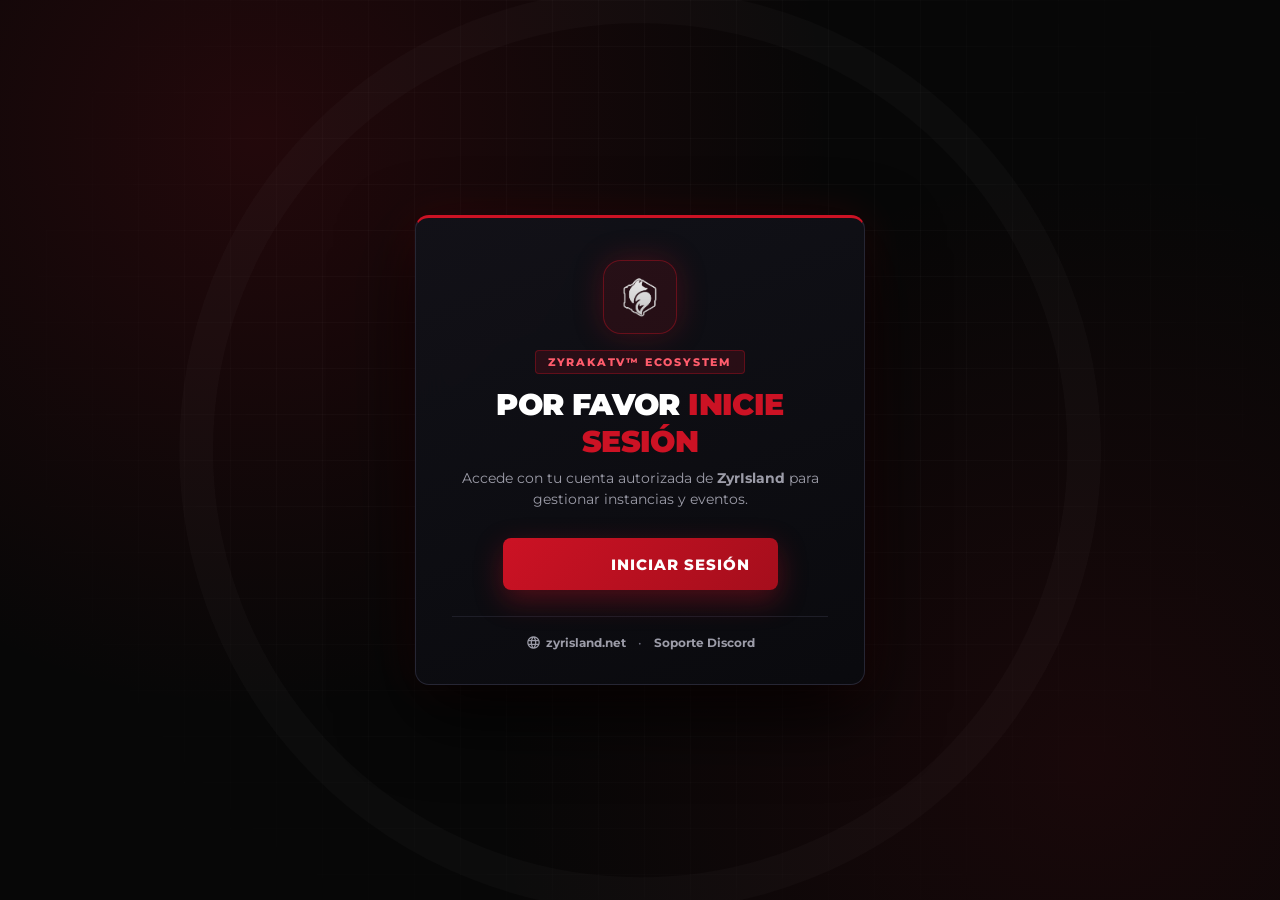
==== commit c4d6b5f1: "Add files via upload" ====
--- a/index.html
+++ b/index.html
@@ -3,38 +3,96 @@
 <head>
     <meta charset="UTF-8">
     <meta name="viewport" content="width=device-width, initial-scale=1.0">
-    <title>ZyrIsland</title>
+    <title>ZyrIsland | Iniciar Sesión — ZyrAkaTV™ App</title>
+    <meta name="theme-color" content="#cc1224">
     <link rel="stylesheet" href="css/styles.css">
     <link href="https://fonts.googleapis.com/icon?family=Material+Icons" rel="stylesheet">
 
-    <link rel="icon" type="image/png" href="/favicon/favicon-96x96.png" sizes="96x96" />
-    <link rel="icon" type="image/svg+xml" href="/favicon/favicon.svg" />
-    <link rel="shortcut icon" href="/favicon/favicon.ico" />
-    <link rel="apple-touch-icon" sizes="180x180" href="/favicon/apple-touch-icon.png" />
+    <link rel="icon" type="image/png" href="favicon/favicon-96x96.png" sizes="96x96" />
+    <link rel="icon" type="image/svg+xml" href="favicon/favicon.svg" />
+    <link rel="shortcut icon" href="favicon/favicon.ico" />
+    <link rel="apple-touch-icon" sizes="180x180" href="favicon/apple-touch-icon.png" />
     <meta name="apple-mobile-web-app-title" content="ZyrAkaTV" />
-    <link rel="manifest" href="/favicon/site.webmanifest" />
+    <link rel="manifest" href="favicon/site.webmanifest" />
 </head>
-<body>
+<body class="login-page-body">
+    <div class="ambient-canvas"></div>
+    <div class="ambient-grid"></div>
+    <div class="background-graphic"></div>
+
+    <!-- Bloqueo Exclusivo para Teléfonos Móviles -->
+    <div id="mobile-blocker" class="mobile-blocker-screen">
+        <div class="mobile-blocker-card">
+            <div class="mobile-blocker-icon">
+                <span class="material-icons">desktop_windows</span>
+            </div>
+            <div class="mobile-blocker-pill">SOLO COMPUTADORA • PC / MAC</div>
+            <h1>Acceso No Disponible en Móviles</h1>
+            <p>
+                El gestor de instancias y eventos de <strong>ZyrAkaTV™</strong> está diseñado exclusivamente para ordenadores con <strong>Minecraft Java Edition</strong>.
+            </p>
+            <a href="https://zyrisland.net" class="btn-back-main-site">
+                <span class="material-icons">arrow_back</span> Ir a ZyrIsland.net
+            </a>
+        </div>
+    </div>
+
     <div id="toast-container" class="toast-container"></div>
 
-    <div class="background-graphic"></div>
-    
-    <div class="login-container">
-        <h1>PORFAVOR <span class="highlight">INICIE SESION</span></h1>
-        <h2>CON SU CUENTA.</h2>
+    <main id="desktop-app-wrapper" class="login-stage">
+        <div class="login-card" id="login-card">
+            <div class="login-brand-header">
+                <div class="brand-emblem-ring">
+                    <img src="assets/icons/zyrakatv-ico.png" alt="ZyrAkaTV Logo">
+                </div>
+                <div class="brand-badge-pill">ZYRAKATV™ ECOSYSTEM</div>
+                <h1>POR FAVOR <span class="highlight">INICIE SESIÓN</span></h1>
+                <p class="login-subtitle">Accede con tu cuenta autorizada de <strong>ZyrIsland</strong> para gestionar instancias y eventos.</p>
+            </div>
 
-        <div id="initial-view" class="view-section">
-            <button id="show-login-btn" class="red-btn">
-                <span class="material-icons icon">key</span>  Iniciar Sesion
-            </button>
+            <div id="initial-view" class="view-section">
+                <button id="show-login-btn" class="red-btn btn-hero-pulse">
+                    <span class="material-icons icon">key</span> Iniciar Sesión
+                </button>
+            </div>
+
+            <form id="form-view" class="view-section hidden-smooth" autocomplete="off">
+                <div class="input-group">
+                    <label for="username-input">Usuario de Minecraft (IGN)</label>
+                    <div class="input-field-wrap">
+                        <span class="material-icons field-prefix">person</span>
+                        <input type="text" id="username-input" placeholder="Nombre de usuario" autocomplete="off" required>
+                    </div>
+                </div>
+
+                <div class="ign-preview-chip">
+                    <img id="login-avatar-preview" src="https://mc-heads.net/avatar/Steve/64" alt="Skin">
+                    <span>Identidad vinculada: <strong id="login-ign-label">Invitado</strong></span>
+                </div>
+
+                <div class="input-group">
+                    <label for="password-input">Contraseña</label>
+                    <div class="input-field-wrap">
+                        <span class="material-icons field-prefix">lock</span>
+                        <input type="password" id="password-input" placeholder="Contraseña" required>
+                        <button type="button" id="toggle-password-btn" class="toggle-eye-btn" title="Mostrar/Ocultar">
+                            <span class="material-icons">visibility</span>
+                        </button>
+                    </div>
+                </div>
+
+                <button type="submit" id="submit-login-btn" class="red-btn btn-full">
+                    <span class="material-icons icon">login</span> Acceder al Panel
+                </button>
+            </form>
+
+            <div class="login-card-footer">
+                <a href="https://zyrisland.net"><span class="material-icons">language</span> zyrisland.net</a>
+                <span>•</span>
+                <a href="https://discord.gg/DVBdqXgsGu" target="_blank" rel="noopener">Soporte Discord</a>
+            </div>
         </div>
-
-        <div id="form-view" class="view-section hidden-smooth">
-            <input type="text" id="username-input" placeholder="Nombre de usuario" autocomplete="off">
-            <input type="password" id="password-input" placeholder="Contraseña">
-            <button id="submit-login-btn" class="red-btn btn-small"><span class="material-icons icon">login</span> Acceder</button>
-        </div>
-    </div>
+    </main>
 
     <script src="js/login.js"></script>
 </body>
--- a/css/styles.css
+++ b/css/styles.css
@@ -1,132 +1,235 @@
-@import url('https://fonts.googleapis.com/css2?family=Montserrat:wght@300;400;700;800&display=swap');
+@import url('https://fonts.googleapis.com/css2?family=Montserrat:wght@300;400;600;700;800;900&display=swap');
+
+:root {
+    --bg-dark: #070707;
+    --surface-card: #0e0e13;
+    --surface-elevated: #15151d;
+    --border-subtle: #1f1f2a;
+    --text-main: #ffffff;
+    --text-muted: #9c9ca8;
+    --accent-red: #cc1224;
+    --accent-red-hover: #e61529;
+    --accent-green: #10b981;
+    --accent-amber: #f59e0b;
+    --accent-blue: #3b82f6;
+}
+
+* {
+    box-sizing: border-box;
+}
 
 body {
     margin: 0;
     padding: 0;
-    background-color: #070707;
-    color: #ffffff;
+    background-color: var(--bg-dark);
+    color: var(--text-main);
     font-family: 'Montserrat', sans-serif;
-    display: flex;
-    justify-content: center;
-    align-items: center;
-    height: 100vh;
-    overflow: hidden;
+    min-height: 100vh;
     position: relative;
 }
 
+.highlight {
+    color: var(--accent-red);
+}
+
+.hidden {
+    display: none !important;
+}
+
+/* =========================================
+   FONDO AMBIENTAL ANIMADO
+   ========================================= */
+.ambient-canvas {
+    position: fixed;
+    inset: 0;
+    pointer-events: none;
+    z-index: 0;
+    background:
+        radial-gradient(circle at 20% 15%, rgba(204, 18, 36, 0.14) 0%, transparent 45%),
+        radial-gradient(circle at 85% 85%, rgba(204, 18, 36, 0.09) 0%, transparent 45%),
+        #070707;
+}
+
+.ambient-grid {
+    position: fixed;
+    inset: 0;
+    pointer-events: none;
+    z-index: 0;
+    background-image:
+        linear-gradient(rgba(255, 255, 255, 0.022) 1px, transparent 1px),
+        linear-gradient(90deg, rgba(255, 255, 255, 0.022) 1px, transparent 1px);
+    background-size: 46px 46px;
+    mask-image: radial-gradient(circle at 50% 40%, black 35%, transparent 85%);
+    -webkit-mask-image: radial-gradient(circle at 50% 40%, black 35%, transparent 85%);
+    animation: gridDrift 26s linear infinite;
+}
+
+@keyframes gridDrift {
+    from { background-position: 0 0; }
+    to { background-position: 46px 46px; }
+}
+
 .background-graphic {
-    position: absolute;
+    position: fixed;
     top: 50%;
     left: 50%;
     transform: translate(-50%, -50%);
-    width: 80vw;
-    height: 80vw;
-    border: 40px solid rgba(255, 255, 255, 0.02);
+    width: 72vw;
+    height: 72vw;
+    border: 34px solid rgba(255, 255, 255, 0.018);
     border-radius: 50%;
     z-index: 0;
     pointer-events: none;
-}
-
-.login-container {
+    animation: slowPulseRing 10s ease-in-out infinite;
+}
+
+@keyframes slowPulseRing {
+    0%, 100% { transform: translate(-50%, -50%) scale(1); }
+    50% { transform: translate(-50%, -50%) scale(1.04); }
+}
+
+/* =========================================
+   BLOQUEO ESTRICTO PARA TELÉFONOS MÓVILES
+   ========================================= */
+.mobile-blocker-screen {
+    display: none;
+    position: fixed;
+    inset: 0;
+    z-index: 99999;
+    background: radial-gradient(circle at 50% 25%, rgba(204, 18, 36, 0.24) 0%, #09090d 55%, #070707 100%);
+    padding: 28px 20px;
+    align-items: center;
+    justify-content: center;
     text-align: center;
-    z-index: 10;
-    position: relative;
-}
-
-h1 { font-size: 3.5rem; font-weight: 800; margin: 0; letter-spacing: -1px; }
-.highlight { color: #cc1224; }
-h2 { font-size: 2.5rem; font-weight: 300; margin: 5px 0 50px 0; letter-spacing: -0.5px; }
-
-.view-section {
-    transition: opacity 0.4s ease, transform 0.4s ease;
-    opacity: 1;
-    transform: scale(1);
-}
-
-.hidden-smooth {
-    opacity: 0;
-    transform: scale(0.95);
-    pointer-events: none;
-    position: absolute;
-    visibility: hidden;
-}
-
-#form-view {
-    display: flex;
-    flex-direction: column;
-    align-items: center;
-    gap: 12px;
+}
+
+.mobile-blocker-screen.active {
+    display: flex;
+}
+
+.mobile-blocker-card {
+    max-width: 430px;
     width: 100%;
-}
-
-.red-btn {
-    background-color: #cc1224;
-    color: #000000;
-    border: none;
-    padding: 12px 28px;
-    font-size: 1.1rem;
-    font-weight: 700;
-    font-family: 'Montserrat', sans-serif;
-    cursor: pointer;
+    background: linear-gradient(160deg, #13131b 0%, #0a0a0e 100%);
+    border: 1px solid rgba(204, 18, 36, 0.45);
+    border-top: 4px solid var(--accent-red);
+    border-radius: 14px;
+    padding: 38px 26px;
+    box-shadow: 0 28px 70px rgba(0, 0, 0, 0.92);
+}
+
+.mobile-blocker-icon {
+    width: 76px;
+    height: 76px;
+    border-radius: 50%;
+    background-color: rgba(204, 18, 36, 0.14);
+    border: 1px solid rgba(204, 18, 36, 0.45);
+    color: var(--accent-red);
+    display: flex;
+    align-items: center;
+    justify-content: center;
+    margin: 0 auto 18px auto;
+    box-shadow: 0 0 32px rgba(204, 18, 36, 0.28);
+}
+
+.mobile-blocker-icon .material-icons {
+    font-size: 2.3rem;
+}
+
+.mobile-blocker-pill {
+    display: inline-block;
+    background-color: rgba(204, 18, 36, 0.16);
+    border: 1px solid rgba(204, 18, 36, 0.4);
+    color: #ff5c6c;
+    font-size: 0.72rem;
+    font-weight: 800;
+    letter-spacing: 1.6px;
+    text-transform: uppercase;
+    padding: 6px 14px;
+    border-radius: 4px;
+    margin-bottom: 14px;
+}
+
+.mobile-blocker-card h1 {
+    margin: 0 0 12px 0;
+    font-size: 1.55rem;
+    font-weight: 900;
+    text-transform: uppercase;
+    line-height: 1.2;
+}
+
+.mobile-blocker-card p {
+    margin: 0 0 26px 0;
+    font-size: 0.9rem;
+    color: var(--text-muted);
+    line-height: 1.6;
+}
+
+.btn-back-main-site {
     display: inline-flex;
     align-items: center;
     justify-content: center;
-    transition: background-color 0.3s ease, transform 0.1s ease;
-}
-
-.red-btn:hover { background-color: #e61529; }
-.red-btn:active { transform: scale(0.98); }
-
-.red-btn.loading {
-    background-color: #5c0810;
-    color: #999;
-    pointer-events: none;
-}
-
-.red-btn .icon { margin-right: 10px; font-size: 1.2rem; }
-.btn-small { margin-top: 15px; padding: 10px 20px; font-size: 1rem; width: 250px; }
-
-input {
-    width: 224px;
-    padding: 12px;
-    background-color: #111;
-    border: 1px solid #333;
-    color: white;
-    font-family: 'Montserrat', sans-serif;
-    outline: none;
-    transition: border-color 0.3s ease, box-shadow 0.3s ease;
-}
-
-input:focus {
-    border-color: #cc1224;
-    box-shadow: 0 0 8px rgba(204, 18, 36, 0.3);
-}
-
+    gap: 8px;
+    width: 100%;
+    background-color: var(--accent-red);
+    color: #ffffff;
+    text-decoration: none;
+    padding: 14px 20px;
+    border-radius: 7px;
+    font-size: 0.84rem;
+    font-weight: 800;
+    text-transform: uppercase;
+    letter-spacing: 0.9px;
+    box-shadow: 0 10px 26px rgba(204, 18, 36, 0.35);
+}
+
+@media screen and (max-width: 767px) {
+    #desktop-app-wrapper,
+    #dashboard-view,
+    #banned-view,
+    #unauthorized-view,
+    .instance-layout,
+    .bg-layer,
+    .bg-vignette,
+    #toast-container {
+        display: none !important;
+    }
+
+    .mobile-blocker-screen {
+        display: flex !important;
+    }
+}
+
+/* =========================================
+   TOAST NOTIFICATIONS ANIMADAS
+   ========================================= */
 .toast-container {
     position: fixed;
-    top: 20px;
+    top: 22px;
     left: 50%;
     transform: translateX(-50%);
     display: flex;
     flex-direction: column;
     gap: 10px;
-    z-index: 1000;
+    z-index: 9000;
 }
 
 .toast {
-    background-color: #1a1a1a;
-    border: 1px solid #333;
-    border-radius: 4px;
-    width: 320px;
+    background: rgba(18, 18, 25, 0.96);
+    backdrop-filter: blur(12px);
+    border: 1px solid #2d2d3b;
+    border-radius: 8px;
+    width: 350px;
     overflow: hidden;
-    box-shadow: 0 5px 15px rgba(0,0,0,0.6);
+    box-shadow: 0 14px 35px rgba(0, 0, 0, 0.75);
     animation: slideDown 0.4s cubic-bezier(0.175, 0.885, 0.32, 1.275) forwards, fadeOut 0.3s ease 5s forwards;
 }
 
 @keyframes slideDown {
-    from { transform: translateY(-30px); opacity: 0; }
-    to { transform: translateY(0); opacity: 1; }
-}
+    from { transform: translateY(-28px) scale(0.95); opacity: 0; }
+    to { transform: translateY(0) scale(1); opacity: 1; }
+}
+
 @keyframes fadeOut {
     from { opacity: 1; transform: translateY(0); }
     to { opacity: 0; transform: translateY(-10px); }
@@ -135,8 +238,8 @@
 .toast-content {
     display: flex;
     align-items: center;
-    padding: 15px;
-    gap: 15px;
+    padding: 14px 16px;
+    gap: 14px;
 }
 
 .toast-text {
@@ -146,24 +249,27 @@
 
 .toast-text h4 {
     margin: 0 0 3px 0;
-    font-size: 1rem;
-    font-weight: 700;
+    font-size: 0.9rem;
+    font-weight: 800;
+    letter-spacing: 0.4px;
 }
 
 .toast-text p {
     margin: 0;
-    font-size: 0.85rem;
-    color: #aaa;
-}
-
-.toast-icon { font-size: 28px; }
-.toast-error .toast-icon { color: #ff3333; }
-.toast-success .toast-icon { color: #28a745; }
+    font-size: 0.82rem;
+    color: #b0b0be;
+    line-height: 1.4;
+}
+
+.toast-icon { font-size: 26px; }
+.toast-error .toast-icon { color: #ff3b4e; }
+.toast-success .toast-icon { color: var(--accent-green); }
+.toast-warn .toast-icon { color: var(--accent-amber); }
 
 .toast-progress {
-    height: 4px;
+    height: 3px;
     width: 100%;
-    background-color: #222;
+    background-color: #1f1f29;
 }
 
 .toast-progress-bar {
@@ -172,40 +278,564 @@
     animation: progressShrink 5s linear forwards;
 }
 
-.toast-error .toast-progress-bar { background-color: #ff3333; }
-.toast-success .toast-progress-bar { background-color: #28a745; }
+.toast-error .toast-progress-bar { background-color: #ff3b4e; }
+.toast-success .toast-progress-bar { background-color: var(--accent-green); }
+.toast-warn .toast-progress-bar { background-color: var(--accent-amber); }
 
 @keyframes progressShrink {
     from { width: 100%; }
     to { width: 0%; }
 }
 
-.language-selector { margin-top: 60px; display: flex; align-items: center; justify-content: center; gap: 10px; font-size: 0.9rem; }
-select { background-color: #000; color: #fff; border: 1px solid #333; padding: 5px 10px; font-family: 'Montserrat', sans-serif; outline: none; }
-
 /* =========================================
-   ESTILOS DEL DASHBOARD
+   PANTALLA DE LOGIN (index.html)
    ========================================= */
-
+.login-page-body {
+    display: flex;
+    justify-content: center;
+    align-items: center;
+    overflow: hidden;
+}
+
+.login-stage {
+    position: relative;
+    z-index: 10;
+    width: 100%;
+    padding: 24px;
+    display: flex;
+    justify-content: center;
+    align-items: center;
+}
+
+.login-card {
+    width: 100%;
+    max-width: 450px;
+    background: linear-gradient(160deg, rgba(18, 18, 25, 0.94) 0%, rgba(10, 10, 14, 0.98) 100%);
+    backdrop-filter: blur(16px);
+    border: 1px solid #262634;
+    border-top: 3px solid var(--accent-red);
+    border-radius: 14px;
+    padding: 42px 36px 34px 36px;
+    text-align: center;
+    box-shadow: 0 30px 75px rgba(0, 0, 0, 0.88), 0 0 45px rgba(204, 18, 36, 0.14);
+    animation: cardEntrance 0.65s cubic-bezier(0.22, 1, 0.36, 1);
+}
+
+@keyframes cardEntrance {
+    from { opacity: 0; transform: translateY(24px) scale(0.97); }
+    to { opacity: 1; transform: translateY(0) scale(1); }
+}
+
+.login-card.shake {
+    animation: shakeCard 0.45s ease;
+}
+
+@keyframes shakeCard {
+    0%, 100% { transform: translateX(0); }
+    20% { transform: translateX(-8px); }
+    40% { transform: translateX(8px); }
+    60% { transform: translateX(-5px); }
+    80% { transform: translateX(5px); }
+}
+
+.brand-emblem-ring {
+    width: 74px;
+    height: 74px;
+    border-radius: 18px;
+    background: rgba(204, 18, 36, 0.12);
+    border: 1px solid rgba(204, 18, 36, 0.4);
+    display: flex;
+    align-items: center;
+    justify-content: center;
+    margin: 0 auto 16px auto;
+    box-shadow: 0 0 30px rgba(204, 18, 36, 0.25);
+    animation: emblemGlow 3s ease-in-out infinite;
+}
+
+@keyframes emblemGlow {
+    0%, 100% { box-shadow: 0 0 22px rgba(204, 18, 36, 0.22); }
+    50% { box-shadow: 0 0 38px rgba(204, 18, 36, 0.48); }
+}
+
+.brand-emblem-ring img {
+    width: 44px;
+    height: auto;
+}
+
+.brand-badge-pill {
+    display: inline-block;
+    font-size: 0.7rem;
+    font-weight: 800;
+    letter-spacing: 1.8px;
+    color: #ff5c6c;
+    background: rgba(204, 18, 36, 0.14);
+    border: 1px solid rgba(204, 18, 36, 0.35);
+    padding: 4px 12px;
+    border-radius: 4px;
+    margin-bottom: 12px;
+}
+
+.login-brand-header h1 {
+    font-size: 1.9rem;
+    font-weight: 900;
+    margin: 0 0 8px 0;
+    letter-spacing: -0.6px;
+}
+
+.login-subtitle {
+    margin: 0 0 28px 0;
+    font-size: 0.88rem;
+    color: var(--text-muted);
+    line-height: 1.5;
+}
+
+.view-section {
+    transition: opacity 0.35s ease, transform 0.35s ease;
+    opacity: 1;
+    transform: translateY(0);
+}
+
+.hidden-smooth {
+    opacity: 0;
+    transform: translateY(8px);
+    pointer-events: none;
+    position: absolute;
+    visibility: hidden;
+}
+
+#form-view {
+    display: flex;
+    flex-direction: column;
+    gap: 15px;
+    text-align: left;
+}
+
+.input-group label {
+    display: block;
+    font-size: 0.74rem;
+    font-weight: 800;
+    text-transform: uppercase;
+    letter-spacing: 1.1px;
+    color: #b4b4c2;
+    margin-bottom: 7px;
+}
+
+.input-field-wrap {
+    position: relative;
+    display: flex;
+    align-items: center;
+}
+
+.input-field-wrap .field-prefix {
+    position: absolute;
+    left: 13px;
+    font-size: 1.15rem;
+    color: #6e6e7e;
+    transition: color 0.25s;
+}
+
+.input-field-wrap input {
+    width: 100%;
+    padding: 13px 42px 13px 40px;
+    background-color: #0b0b10;
+    border: 1px solid #262634;
+    border-radius: 8px;
+    color: #ffffff;
+    font-family: 'Montserrat', sans-serif;
+    font-size: 0.92rem;
+    font-weight: 600;
+    outline: none;
+    transition: border-color 0.25s, box-shadow 0.25s;
+}
+
+.input-field-wrap input:focus {
+    border-color: var(--accent-red);
+    box-shadow: 0 0 0 3px rgba(204, 18, 36, 0.18);
+}
+
+.input-field-wrap:focus-within .field-prefix {
+    color: var(--accent-red);
+}
+
+.toggle-eye-btn {
+    position: absolute;
+    right: 10px;
+    background: none;
+    border: none;
+    color: #777;
+    cursor: pointer;
+    padding: 4px;
+    display: flex;
+    align-items: center;
+}
+
+.toggle-eye-btn:hover {
+    color: #fff;
+}
+
+.ign-preview-chip {
+    display: flex;
+    align-items: center;
+    gap: 11px;
+    background-color: #111118;
+    border: 1px solid #22222e;
+    border-radius: 8px;
+    padding: 9px 13px;
+}
+
+.ign-preview-chip img {
+    width: 32px;
+    height: 32px;
+    border-radius: 6px;
+    border: 1px solid #333;
+    image-rendering: pixelated;
+}
+
+.ign-preview-chip span {
+    font-size: 0.8rem;
+    color: var(--text-muted);
+}
+
+.ign-preview-chip strong {
+    color: #fff;
+}
+
+.red-btn {
+    background: linear-gradient(135deg, var(--accent-red) 0%, #a50e1c 100%);
+    color: #ffffff;
+    border: none;
+    border-radius: 8px;
+    padding: 14px 28px;
+    font-size: 0.95rem;
+    font-weight: 800;
+    text-transform: uppercase;
+    letter-spacing: 1px;
+    font-family: 'Montserrat', sans-serif;
+    cursor: pointer;
+    display: inline-flex;
+    align-items: center;
+    justify-content: center;
+    gap: 8px;
+    box-shadow: 0 10px 28px rgba(204, 18, 36, 0.35);
+    transition: transform 0.2s, box-shadow 0.25s, filter 0.25s;
+}
+
+.red-btn:hover {
+    filter: brightness(1.1);
+    transform: translateY(-2px);
+    box-shadow: 0 14px 34px rgba(204, 18, 36, 0.5);
+}
+
+.red-btn:active {
+    transform: scale(0.98);
+}
+
+.red-btn.loading {
+    background: #5c0810;
+    color: #bbb;
+    pointer-events: none;
+}
+
+.btn-full {
+    width: 100%;
+    margin-top: 4px;
+}
+
+.login-card-footer {
+    margin-top: 26px;
+    padding-top: 18px;
+    border-top: 1px solid #1e1e28;
+    display: flex;
+    justify-content: center;
+    align-items: center;
+    gap: 12px;
+    font-size: 0.78rem;
+    color: #6e6e7e;
+}
+
+.login-card-footer a {
+    color: #9c9ca8;
+    text-decoration: none;
+    font-weight: 700;
+    display: inline-flex;
+    align-items: center;
+    gap: 5px;
+    transition: color 0.2s;
+}
+
+.login-card-footer a:hover {
+    color: var(--accent-red);
+}
+
+.login-card-footer .material-icons {
+    font-size: 0.95rem;
+}
+
+/* =========================================
+   PANTALLAS DE RESTRICCIÓN (BAN & NO AUTORIZADO)
+   ========================================= */
+.restriction-overlay {
+    position: fixed;
+    inset: 0;
+    background: radial-gradient(circle at 50% 25%, rgba(204, 18, 36, 0.22) 0%, #09090d 55%, #070707 100%);
+    z-index: 200;
+    display: flex;
+    justify-content: center;
+    align-items: center;
+    padding: 24px;
+}
+
+.restriction-card {
+    position: relative;
+    z-index: 10;
+    max-width: 660px;
+    width: 100%;
+    background: linear-gradient(160deg, #13131b 0%, #0a0a0e 100%);
+    border: 1px solid rgba(204, 18, 36, 0.42);
+    border-top: 4px solid var(--accent-red);
+    border-radius: 14px;
+    padding: 42px 36px;
+    text-align: center;
+    box-shadow: 0 30px 80px rgba(0, 0, 0, 0.92);
+    animation: cardEntrance 0.5s ease;
+}
+
+.restriction-card.warn-theme {
+    border-color: rgba(245, 158, 11, 0.42);
+    border-top-color: var(--accent-amber);
+}
+
+.restriction-icon-ring {
+    width: 80px;
+    height: 80px;
+    border-radius: 50%;
+    display: flex;
+    align-items: center;
+    justify-content: center;
+    margin: 0 auto 18px auto;
+}
+
+.restriction-icon-ring.ban {
+    background: rgba(204, 18, 36, 0.14);
+    border: 2px solid rgba(204, 18, 36, 0.5);
+    color: var(--accent-red);
+    box-shadow: 0 0 32px rgba(204, 18, 36, 0.3);
+}
+
+.restriction-icon-ring.warn {
+    background: rgba(245, 158, 11, 0.14);
+    border: 2px solid rgba(245, 158, 11, 0.5);
+    color: var(--accent-amber);
+}
+
+.restriction-icon-ring .material-icons {
+    font-size: 2.3rem;
+}
+
+.restriction-pill {
+    display: inline-block;
+    font-size: 0.74rem;
+    font-weight: 800;
+    letter-spacing: 1.6px;
+    text-transform: uppercase;
+    padding: 5px 14px;
+    border-radius: 4px;
+    margin-bottom: 14px;
+}
+
+.restriction-pill.ban {
+    background: rgba(204, 18, 36, 0.18);
+    border: 1px solid rgba(204, 18, 36, 0.42);
+    color: #ff5c6c;
+}
+
+.restriction-pill.warn {
+    background: rgba(245, 158, 11, 0.16);
+    border: 1px solid rgba(245, 158, 11, 0.4);
+    color: #fbbf24;
+}
+
+.restriction-card h1 {
+    font-size: 2.2rem;
+    font-weight: 900;
+    margin: 0 0 12px 0;
+}
+
+.restriction-lead {
+    color: var(--text-muted);
+    font-size: 0.96rem;
+    line-height: 1.6;
+    margin: 0 0 24px 0;
+}
+
+.ban-details-panel {
+    text-align: left;
+    margin-bottom: 26px;
+}
+
+.ban-reason-block {
+    background-color: #0d0d13;
+    border: 1px solid #242430;
+    border-left: 3px solid var(--accent-red);
+    border-radius: 8px;
+    padding: 16px 18px;
+    margin-bottom: 14px;
+}
+
+.detail-caption {
+    display: block;
+    font-size: 0.7rem;
+    font-weight: 800;
+    text-transform: uppercase;
+    letter-spacing: 1.2px;
+    color: var(--text-muted);
+    margin-bottom: 6px;
+}
+
+.ban-reason-block p {
+    margin: 0;
+    font-size: 0.94rem;
+    font-weight: 600;
+    color: #fff;
+    line-height: 1.5;
+}
+
+.ban-meta-trio {
+    display: grid;
+    grid-template-columns: repeat(3, 1fr);
+    gap: 10px;
+    margin-bottom: 14px;
+}
+
+.meta-box {
+    background-color: #101017;
+    border: 1px solid #22222d;
+    border-radius: 8px;
+    padding: 12px;
+    text-align: center;
+}
+
+.meta-box small {
+    display: block;
+    font-size: 0.68rem;
+    font-weight: 800;
+    text-transform: uppercase;
+    color: var(--text-muted);
+    margin-bottom: 4px;
+}
+
+.meta-box strong {
+    font-size: 0.85rem;
+    color: #fff;
+}
+
+.ban-countdown-strip {
+    background: linear-gradient(90deg, rgba(204, 18, 36, 0.14), rgba(234, 88, 12, 0.14));
+    border: 1px solid rgba(204, 18, 36, 0.38);
+    border-radius: 8px;
+    padding: 14px;
+    text-align: center;
+}
+
+.ban-countdown-strip small {
+    display: block;
+    font-size: 0.7rem;
+    font-weight: 800;
+    text-transform: uppercase;
+    letter-spacing: 1.3px;
+    color: #ff7a87;
+    margin-bottom: 4px;
+}
+
+.countdown-digits {
+    font-family: monospace;
+    font-size: 1.5rem;
+    font-weight: 900;
+    color: #ffffff;
+}
+
+.restriction-actions {
+    display: flex;
+    justify-content: center;
+    gap: 14px;
+    flex-wrap: wrap;
+}
+
+.discord-action-btn {
+    background-color: #5865F2;
+    color: #ffffff;
+    text-decoration: none;
+    padding: 14px 24px;
+    border-radius: 8px;
+    font-size: 0.86rem;
+    font-weight: 800;
+    text-transform: uppercase;
+    letter-spacing: 0.8px;
+    display: inline-flex;
+    align-items: center;
+    gap: 8px;
+    transition: filter 0.2s, transform 0.2s;
+}
+
+.discord-action-btn:hover {
+    filter: brightness(1.12);
+    transform: translateY(-2px);
+}
+
+/* =========================================
+   DASHBOARD PRINCIPAL (dashboard.html)
+   ========================================= */
 .dashboard-body {
-    background-color: #0c0c0e; 
+    background-color: #09090c;
     overflow: hidden;
 }
 
 .dashboard-layout {
+    position: relative;
+    z-index: 5;
     display: flex;
     height: 100vh;
     width: 100vw;
 }
 
 .sidebar {
-    width: 260px;
-    background-color: #121216; 
+    width: 270px;
+    background: rgba(16, 16, 22, 0.96);
+    backdrop-filter: blur(14px);
     display: flex;
     flex-direction: column;
     justify-content: space-between;
     padding: 20px 0;
-    border-right: 1px solid #1a1a1a;
+    border-right: 1px solid #1f1f2a;
+    transition: width 0.3s cubic-bezier(0.22, 1, 0.36, 1);
+    flex-shrink: 0;
+}
+
+.sidebar.collapsed {
+    width: 86px;
+}
+
+.sidebar.collapsed .user-profile h2,
+.sidebar.collapsed .user-role-tag,
+.sidebar.collapsed .menu-label,
+.sidebar.collapsed .nav-count-pill,
+.sidebar.collapsed .studio-text,
+.sidebar.collapsed .footer-links {
+    display: none;
+}
+
+.sidebar.collapsed .avatar-container {
+    width: 48px;
+    height: 48px;
+}
+
+.sidebar.collapsed .menu-item {
+    justify-content: center;
+    padding: 14px 0;
+}
+
+.sidebar.collapsed .toggle-arrow {
+    transform: rotate(180deg);
 }
 
 .sidebar-top {
@@ -213,69 +843,143 @@
     flex-direction: column;
 }
 
+.toggle-arrow-btn {
+    align-self: flex-end;
+    margin-right: 18px;
+    background: none;
+    border: none;
+    color: #aaa;
+    cursor: pointer;
+    padding: 6px;
+    transition: color 0.2s;
+}
+
+.toggle-arrow-btn:hover {
+    color: #fff;
+}
+
 .toggle-arrow {
-    align-self: flex-end;
-    margin-right: 20px;
-    color: #fff;
-    cursor: pointer;
-    font-size: 1.2rem;
+    font-size: 1.15rem;
+    transition: transform 0.3s ease;
 }
 
 .user-profile {
     display: flex;
     flex-direction: column;
     align-items: center;
-    margin-top: 20px;
-    margin-bottom: 40px;
+    margin-top: 12px;
+    margin-bottom: 30px;
+    padding: 0 16px;
+    text-align: center;
 }
 
 .avatar-container {
-    width: 100px;
-    height: 100px;
-    border: 2px solid #cc1224;
-    margin-bottom: 15px;
-    background-color: #000;
+    position: relative;
+    width: 96px;
+    height: 96px;
+    border: 2px solid var(--accent-red);
+    border-radius: 12px;
+    margin-bottom: 14px;
+    background-color: #0a0a0e;
+    box-shadow: 0 10px 26px rgba(204, 18, 36, 0.25);
+    transition: all 0.3s ease;
 }
 
 .avatar-container img {
     width: 100%;
     height: 100%;
+    border-radius: 10px;
     object-fit: cover;
-    image-rendering: pixelated; 
+    image-rendering: pixelated;
+}
+
+.online-status-dot {
+    position: absolute;
+    bottom: -4px;
+    right: -4px;
+    width: 16px;
+    height: 16px;
+    border-radius: 50%;
+    background-color: var(--accent-green);
+    border: 3px solid #101016;
 }
 
 .user-profile h2 {
-    font-size: 1.2rem;
+    font-size: 1.15rem;
+    font-weight: 800;
+    margin: 0 0 6px 0;
+}
+
+.user-role-tag {
+    font-size: 0.68rem;
+    font-weight: 800;
+    letter-spacing: 1px;
+    text-transform: uppercase;
+    color: #ff5c6c;
+    background: rgba(204, 18, 36, 0.14);
+    border: 1px solid rgba(204, 18, 36, 0.35);
+    padding: 4px 10px;
+    border-radius: 4px;
+}
+
+.sidebar-menu {
+    display: flex;
+    flex-direction: column;
+    gap: 4px;
+    padding: 0 12px;
+}
+
+.menu-item {
+    display: flex;
+    align-items: center;
+    gap: 14px;
+    width: 100%;
+    background: transparent;
+    border: none;
+    border-radius: 8px;
+    color: #c8c8d4;
+    text-decoration: none;
+    padding: 12px 16px;
+    font-family: 'Montserrat', sans-serif;
+    font-size: 0.9rem;
     font-weight: 700;
-    margin: 0;
-    letter-spacing: 0px;
-}
-
-.sidebar-menu {
-    display: flex;
-    flex-direction: column;
-    gap: 5px;
-}
-
-.menu-item {
-    display: flex;
-    align-items: center;
-    gap: 15px;
-    color: #dfdfdf;
-    text-decoration: none;
-    padding: 12px 30px;
-    font-size: 1rem;
-    font-weight: 400;
-    transition: background-color 0.2s;
+    cursor: pointer;
+    text-align: left;
+    transition: background-color 0.2s, color 0.2s, transform 0.15s;
 }
 
 .menu-item:hover {
     background-color: rgba(255, 255, 255, 0.05);
+    color: #ffffff;
+}
+
+.menu-item.active {
+    background: linear-gradient(90deg, rgba(204, 18, 36, 0.22) 0%, rgba(204, 18, 36, 0.06) 100%);
+    color: #ffffff;
+    border-left: 3px solid var(--accent-red);
+}
+
+.menu-item.active .material-icons {
+    color: var(--accent-red);
 }
 
 .menu-item .material-icons {
-    font-size: 1.5rem;
-    color: #999;
+    font-size: 1.35rem;
+    color: #888898;
+}
+
+.nav-count-pill {
+    margin-left: auto;
+    font-size: 0.7rem;
+    font-weight: 800;
+    background-color: #1c1c26;
+    border: 1px solid #2c2c3a;
+    padding: 2px 8px;
+    border-radius: 99px;
+}
+
+.logout-link:hover {
+    color: #ff5c6c;
 }
 
 .sidebar-bottom {
@@ -285,81 +989,121 @@
 .studio-logo {
     display: flex;
     align-items: center;
-    gap: 15px;
-    margin-bottom: 20px;
+    gap: 12px;
+    margin-bottom: 14px;
 }
 
 .custom-logo {
-    width: 45px;
+    width: 40px;
     height: auto;
 }
 
 .studio-text {
-    line-height: 1.2;
-}
-
-.brand-name { font-weight: 800; font-size: 1.1rem; }
-.brand-sub { font-weight: 400; font-size: 1rem; }
+    line-height: 1.15;
+}
+
+.brand-name { font-weight: 900; font-size: 1rem; }
+.brand-sub { font-weight: 600; font-size: 0.8rem; color: var(--accent-red); letter-spacing: 2px; }
 
 .footer-links p {
-    font-size: 0.7rem;
+    font-size: 0.68rem;
     color: #666;
     line-height: 1.6;
+    margin: 0;
 }
 
 .footer-links a {
-    color: #666;
+    color: #777;
     text-decoration: none;
 }
 
-.footer-links a:hover { color: #aaa; }
+.footer-links a:hover { color: #ccc; }
 
 .main-content {
     flex: 1;
     display: flex;
     flex-direction: column;
-    background-color: #0c0c0e;
+    background-color: transparent;
+    overflow: hidden;
 }
 
 .top-red-bar {
     width: 100%;
-    height: 35px;
-    background-color: #cc1224; 
+    height: 6px;
+    background: linear-gradient(90deg, var(--accent-red) 0%, #ff4d5e 50%, var(--accent-red) 100%);
+    flex-shrink: 0;
 }
 
 .main-header {
     display: flex;
-    justify-content: flex-end;
-    padding: 15px 30px;
-    background-color: #121216;
-    border-bottom: 1px solid #1a1a1a;
+    justify-content: space-between;
+    align-items: center;
+    padding: 14px 36px;
+    background-color: rgba(18, 18, 24, 0.9);
+    backdrop-filter: blur(10px);
+    border-bottom: 1px solid #1f1f2a;
+    flex-shrink: 0;
+}
+
+.live-sync-badge {
+    display: inline-flex;
+    align-items: center;
+    gap: 8px;
+    font-size: 0.72rem;
+    font-weight: 800;
+    letter-spacing: 1px;
+    color: #34d399;
+    background-color: rgba(16, 185, 129, 0.1);
+    border: 1px solid rgba(16, 185, 129, 0.3);
+    padding: 5px 12px;
+    border-radius: 99px;
+}
+
+.live-dot {
+    width: 7px;
+    height: 7px;
+    border-radius: 50%;
+    background-color: var(--accent-green);
+    animation: pulseLive 1.5s infinite;
+}
+
+@keyframes pulseLive {
+    0%, 100% { opacity: 1; transform: scale(1); }
+    50% { opacity: 0.35; transform: scale(1.3); }
 }
 
 .header-right {
     display: flex;
     align-items: center;
-    gap: 20px;
+    gap: 18px;
 }
 
 .instances-label {
-    font-weight: 800;
-    font-size: 0.9rem;
-    letter-spacing: 1px;
+    font-weight: 900;
+    font-size: 0.84rem;
+    letter-spacing: 1.4px;
+    color: #aaa;
 }
 
 .search-box {
     display: flex;
     align-items: center;
-    background-color: #222;
-    border-radius: 4px;
-    padding: 5px 10px;
-    width: 250px;
+    background-color: #1a1a24;
+    border: 1px solid #2a2a38;
+    border-radius: 7px;
+    padding: 7px 12px;
+    width: 260px;
+    transition: border-color 0.2s;
+}
+
+.search-box:focus-within {
+    border-color: var(--accent-red);
 }
 
 .search-box .material-icons {
     color: #888;
-    font-size: 1.2rem;
-    margin-right: 5px;
+    font-size: 1.15rem;
+    margin-right: 7px;
 }
 
 .search-box input {
@@ -368,96 +1112,511 @@
     color: #fff;
     width: 100%;
     padding: 0;
-    font-size: 0.9rem;
-}
-
-.search-box input:focus {
-    box-shadow: none;
+    font-family: 'Montserrat', sans-serif;
+    font-size: 0.86rem;
+    font-weight: 600;
+    outline: none;
 }
 
 .content-area {
-    padding: 50px 60px;
+    flex: 1;
+    padding: 40px 48px 70px 48px;
+    overflow-y: auto;
+}
+
+.hero-welcome-strip, .section-top-bar {
+    display: flex;
+    justify-content: space-between;
+    align-items: center;
+    gap: 24px;
+    margin-bottom: 34px;
+    flex-wrap: wrap;
 }
 
 .page-title {
-    font-size: 3rem;
-    margin: 0 0 40px 0;
+    font-size: clamp(2rem, 3.4vw, 2.8rem);
+    margin: 0 0 6px 0;
     letter-spacing: -1px;
+    line-height: 1.05;
 }
 
 .page-title .text-thin {
     font-weight: 300;
-    color: #cc1224;
+    color: #ffffff;
 }
 
 .page-title .text-bold {
-    font-weight: 800;
-    color: #cc1224;
-}
-
+    font-weight: 900;
+    color: var(--accent-red);
+}
+
+.page-subtitle {
+    margin: 0;
+    font-size: 0.92rem;
+    color: var(--text-muted);
+}
+
+/* Medidor de Strikes / Warns */
+.strike-meter-card {
+    background: linear-gradient(145deg, #13131b 0%, #0d0d13 100%);
+    border: 1px solid #242432;
+    border-radius: 10px;
+    padding: 16px 20px;
+    min-width: 270px;
+    cursor: pointer;
+    transition: border-color 0.25s, transform 0.2s;
+}
+
+.strike-meter-card:hover {
+    border-color: var(--accent-amber);
+    transform: translateY(-2px);
+}
+
+.strike-meter-top {
+    display: flex;
+    justify-content: space-between;
+    align-items: center;
+    font-size: 0.72rem;
+    font-weight: 800;
+    letter-spacing: 0.9px;
+    margin-bottom: 9px;
+}
+
+.strike-bars-row {
+    display: grid;
+    grid-template-columns: repeat(3, 1fr);
+    gap: 7px;
+    margin-bottom: 8px;
+}
+
+.strike-seg {
+    height: 7px;
+    border-radius: 99px;
+    background-color: #1f1f2b;
+    transition: all 0.3s ease;
+}
+
+.strike-seg.lvl-1 { background-color: var(--accent-amber); box-shadow: 0 0 10px rgba(245, 158, 11, 0.45); }
+.strike-seg.lvl-2 { background-color: #f97316; box-shadow: 0 0 10px rgba(249, 115, 22, 0.55); }
+.strike-seg.lvl-3 { background-color: var(--accent-red); box-shadow: 0 0 12px rgba(204, 18, 36, 0.65); }
+
+.strike-meter-card small {
+    font-size: 0.76rem;
+    color: var(--text-muted);
+}
+
+/* =========================================
+   TARJETAS VISUALES DE INSTANCIAS (CLICK -> DESCARGA)
+   ========================================= */
 .instances-grid {
-    display: flex;
-    gap: 30px;
-    flex-wrap: wrap;
+    display: grid;
+    grid-template-columns: repeat(auto-fill, minmax(330px, 1fr));
+    gap: 26px;
 }
 
 .instance-card {
     display: flex;
     flex-direction: column;
-    width: 280px;
+    background-color: var(--surface-card);
+    border: 1px solid var(--border-subtle);
+    border-radius: 12px;
+    overflow: hidden;
     cursor: pointer;
-    transition: transform 0.2s;
+    box-shadow: 0 16px 38px rgba(0, 0, 0, 0.65);
+    transition: transform 0.3s cubic-bezier(0.22, 1, 0.36, 1), border-color 0.3s, box-shadow 0.3s;
+    animation: cardEntrance 0.5s ease backwards;
 }
 
 .instance-card:hover {
-    transform: scale(1.02);
+    transform: translateY(-6px);
+    border-color: var(--accent-red);
+    box-shadow: 0 24px 52px rgba(0, 0, 0, 0.85), 0 0 28px rgba(204, 18, 36, 0.22);
+}
+
+.instance-cover-wrap {
+    position: relative;
+    width: 100%;
+    aspect-ratio: 16 / 9;
+    background-color: #14141c;
+    overflow: hidden;
 }
 
 .instance-card-img {
     width: 100%;
-    height: 150px;
+    height: 100%;
     object-fit: cover;
-    background-color: #1a1a1a;
+    display: block;
+    transition: transform 0.45s cubic-bezier(0.22, 1, 0.36, 1);
+}
+
+.instance-card:hover .instance-card-img {
+    transform: scale(1.07);
+}
+
+.instance-cover-gradient {
+    position: absolute;
+    inset: 0;
+    background: linear-gradient(to top, rgba(14, 14, 19, 1) 4%, rgba(14, 14, 19, 0.2) 55%, rgba(7, 7, 7, 0.45) 100%);
+    pointer-events: none;
+}
+
+.instance-cover-badges {
+    position: absolute;
+    top: 12px;
+    left: 12px;
+    right: 12px;
+    display: flex;
+    justify-content: space-between;
+    align-items: center;
+    gap: 8px;
+}
+
+.instance-tag-badge {
+    background-color: rgba(204, 18, 36, 0.92);
+    color: #fff;
+    font-size: 0.66rem;
+    font-weight: 800;
+    letter-spacing: 1.2px;
+    text-transform: uppercase;
+    padding: 4px 10px;
+    border-radius: 5px;
+}
+
+.instance-status-badge {
+    background-color: rgba(10, 10, 15, 0.85);
+    border: 1px solid rgba(255, 255, 255, 0.08);
+    font-size: 0.68rem;
+    font-weight: 800;
+    text-transform: uppercase;
+    padding: 4px 10px;
+    border-radius: 5px;
+    display: inline-flex;
+    align-items: center;
+    gap: 5px;
+}
+
+.instance-status-badge.online { color: #34d399; }
+.instance-status-badge.maintenance { color: #fbbf24; }
+
+.instance-card-body {
+    padding: 18px 22px 22px 22px;
+    display: flex;
+    flex-direction: column;
+    justify-content: space-between;
+    flex: 1;
 }
 
 .instance-card-title {
-    margin-top: 10px;
+    font-size: 1.18rem;
+    font-weight: 900;
+    color: #ffffff;
+    margin: 0 0 8px 0;
+    transition: color 0.25s;
+}
+
+.instance-card:hover .instance-card-title {
+    color: #ff4d5e;
+}
+
+.instance-card-desc {
+    font-size: 0.84rem;
+    color: var(--text-muted);
+    line-height: 1.5;
+    margin: 0 0 16px 0;
+}
+
+.instance-card-footer {
+    display: flex;
+    justify-content: space-between;
+    align-items: center;
+    padding-top: 12px;
+    border-top: 1px solid #1d1d27;
+    font-size: 0.75rem;
+    font-weight: 700;
+    color: #b8b8c6;
+}
+
+.instance-go-cta {
+    color: var(--accent-red);
+    font-weight: 800;
+    text-transform: uppercase;
+    letter-spacing: 0.8px;
+    display: inline-flex;
+    align-items: center;
+    gap: 4px;
+    transition: transform 0.25s;
+}
+
+.instance-card:hover .instance-go-cta {
+    transform: translateX(4px);
+}
+
+/* =========================================
+   SECCIÓN WARNS & ADMINISTRACIÓN STAFF
+   ========================================= */
+.outline-pill-btn {
+    background-color: #14141d;
+    border: 1px solid #2a2a38;
+    color: #e0e0ea;
+    text-decoration: none;
+    padding: 10px 16px;
+    border-radius: 7px;
+    font-family: 'Montserrat', sans-serif;
+    font-size: 0.8rem;
+    font-weight: 700;
+    cursor: pointer;
+    display: inline-flex;
+    align-items: center;
+    gap: 7px;
+    transition: border-color 0.2s, color 0.2s;
+}
+
+.outline-pill-btn:hover {
+    border-color: var(--accent-red);
+    color: #fff;
+}
+
+.warns-list-container {
+    display: flex;
+    flex-direction: column;
+    gap: 14px;
+}
+
+.warn-item-card {
+    background-color: var(--surface-card);
+    border: 1px solid var(--border-subtle);
+    border-left: 4px solid var(--accent-amber);
+    border-radius: 10px;
+    padding: 20px 24px;
+    display: flex;
+    justify-content: space-between;
+    align-items: center;
+    gap: 18px;
+}
+
+.warn-item-card.grave { border-left-color: var(--accent-red); }
+.warn-item-card.media { border-left-color: #f97316; }
+
+.warn-item-card h4 {
+    margin: 0 0 6px 0;
+    font-size: 0.98rem;
+    font-weight: 800;
+    display: flex;
+    align-items: center;
+    gap: 10px;
+}
+
+.sev-badge {
+    font-size: 0.66rem;
+    font-weight: 800;
+    text-transform: uppercase;
+    padding: 3px 8px;
+    border-radius: 4px;
+    background: rgba(245, 158, 11, 0.16);
+    color: #fbbf24;
+    border: 1px solid rgba(245, 158, 11, 0.35);
+}
+
+.warn-item-card.grave .sev-badge {
+    background: rgba(204, 18, 36, 0.16);
+    color: #ff5c6c;
+    border-color: rgba(204, 18, 36, 0.4);
+}
+
+.warn-item-card p {
+    margin: 0 0 6px 0;
+    font-size: 0.9rem;
+    color: #d6d6e2;
+}
+
+.warn-item-card small {
+    font-size: 0.76rem;
+    color: var(--text-muted);
+}
+
+.clean-history-box {
+    background-color: var(--surface-card);
+    border: 1px solid #1e2e27;
+    border-top: 3px solid var(--accent-green);
+    border-radius: 12px;
+    padding: 46px 24px;
+    text-align: center;
+}
+
+.clean-history-box .material-icons {
+    font-size: 2.8rem;
+    color: var(--accent-green);
+    margin-bottom: 10px;
+}
+
+.clean-history-box h3 {
+    margin: 0 0 6px 0;
+    font-size: 1.3rem;
+    font-weight: 900;
+}
+
+.clean-history-box p {
+    margin: 0;
+    color: var(--text-muted);
+    font-size: 0.92rem;
+}
+
+/* Panel Staff Grid */
+.admin-grid {
+    display: grid;
+    grid-template-columns: 1.15fr 1fr;
+    gap: 24px;
+}
+
+.admin-card {
+    background-color: var(--surface-card);
+    border: 1px solid var(--border-subtle);
+    border-top: 3px solid var(--accent-red);
+    border-radius: 12px;
+    padding: 26px;
+}
+
+.admin-card h3 {
+    margin: 0 0 16px 0;
     font-size: 1rem;
-    font-weight: 400;
-    color: #888999;
-}
-
-.unauthorized-container {
-    position: fixed;
-    top: 0; left: 0;
-    width: 100vw;
-    height: 100vh;
-    background-color: #070707;
-    z-index: 100;
-    display: flex;
+    font-weight: 900;
+    text-transform: uppercase;
+    letter-spacing: 0.7px;
+    display: flex;
+    align-items: center;
+    gap: 8px;
+}
+
+.admin-card h3 .material-icons {
+    color: var(--accent-red);
+    font-size: 1.25rem;
+}
+
+.admin-form-stack {
+    display: flex;
+    flex-direction: column;
+    gap: 13px;
+}
+
+.admin-field label {
+    display: block;
+    font-size: 0.72rem;
+    font-weight: 800;
+    text-transform: uppercase;
+    letter-spacing: 0.9px;
+    color: #aaaab8;
+    margin-bottom: 6px;
+}
+
+.admin-control {
+    width: 100%;
+    background-color: #09090e;
+    border: 1px solid #262634;
+    border-radius: 7px;
+    padding: 11px 13px;
+    color: #fff;
+    font-family: 'Montserrat', sans-serif;
+    font-size: 0.86rem;
+    font-weight: 600;
+    outline: none;
+}
+
+.admin-control:focus {
+    border-color: var(--accent-red);
+}
+
+.admin-row-2 {
+    display: grid;
+    grid-template-columns: 1fr 1fr;
+    gap: 10px;
+}
+
+.instances-toggle-group {
+    display: flex;
+    flex-wrap: wrap;
+    gap: 8px;
+}
+
+.inst-check-pill {
+    display: inline-flex;
+    align-items: center;
+    gap: 6px;
+    background-color: #13131c;
+    border: 1px solid #282836;
+    border-radius: 6px;
+    padding: 7px 12px;
+    font-size: 0.8rem;
+    font-weight: 700;
+    cursor: pointer;
+}
+
+.inst-check-pill input {
+    accent-color: var(--accent-red);
+}
+
+.admin-actions-grid {
+    display: grid;
+    grid-template-columns: 1fr 1fr;
+    gap: 10px;
+    margin-top: 4px;
+}
+
+.admin-btn {
+    border: none;
+    border-radius: 7px;
+    padding: 12px;
+    font-family: 'Montserrat', sans-serif;
+    font-size: 0.78rem;
+    font-weight: 800;
+    text-transform: uppercase;
+    cursor: pointer;
+    display: inline-flex;
+    align-items: center;
     justify-content: center;
-    align-items: center;
-    text-align: center;
-}
-
-.unauthorized-container .login-container {
-    z-index: 10;
-    padding: 20px;
-}
-
-.small-subtitle {
-    font-size: 1.1rem;
-    font-weight: 400;
-    max-width: 600px;
-    margin: 20px auto 40px auto;
-    line-height: 1.6;
-    color: #a0a0a0;
+    gap: 6px;
+    transition: transform 0.15s, filter 0.2s;
+}
+
+.admin-btn:hover {
+    filter: brightness(1.1);
+    transform: translateY(-1px);
+}
+
+.admin-btn .material-icons { font-size: 1.05rem; }
+.btn-warn { background-color: var(--accent-amber); color: #070707; }
+.btn-tempban { background-color: #ea580c; color: #ffffff; }
+.btn-permban { background-color: var(--accent-red); color: #ffffff; }
+.btn-pardon { background-color: var(--accent-green); color: #070707; }
+
+.admin-divider {
+    border: none;
+    border-top: 1px solid #1e1e28;
+    margin: 22px 0;
+}
+
+.admin-hint {
+    font-size: 0.82rem;
+    color: var(--text-muted);
+    line-height: 1.5;
+    margin: 0 0 12px 0;
+}
+
+.json-code-box {
+    background-color: #08080c;
+    border: 1px solid #22222e;
+    border-radius: 8px;
+    padding: 14px;
+    font-family: monospace;
+    font-size: 0.75rem;
+    color: #c8c8d8;
+    max-height: 360px;
+    overflow: auto;
+    margin: 0 0 14px 0;
 }
 
 /* =========================================
-   ESTILOS DE LA PÁGINA DE INSTANCIA (PLAY)
+   PÁGINA DE INSTANCIA / DESCARGA (instance.html)
    ========================================= */
-
 .instance-body {
     margin: 0;
     overflow: hidden;
@@ -467,14 +1626,24 @@
 }
 
 .bg-layer {
-    position: absolute;
-    top: 0; left: 0;
-    width: 100vw; height: 100vh;
+    position: fixed;
+    inset: 0;
     background-size: cover;
     background-position: center;
     z-index: 0;
-    filter: brightness(0.4);
+    filter: brightness(0.42);
+    transform: scale(1.03);
     transition: background-image 0.5s ease;
+}
+
+.bg-vignette {
+    position: fixed;
+    inset: 0;
+    z-index: 1;
+    pointer-events: none;
+    background:
+        radial-gradient(circle at 50% 40%, transparent 25%, rgba(7, 7, 7, 0.85) 100%),
+        linear-gradient(to top, rgba(7, 7, 7, 0.96) 0%, transparent 55%);
 }
 
 .instance-layout {
@@ -486,14 +1655,14 @@
 }
 
 .side-dock {
-    width: 80px;
-    background-color: rgba(18, 18, 22, 0.85);
-    backdrop-filter: blur(10px);
-    border-right: 1px solid rgba(255, 255, 255, 0.05);
+    width: 84px;
+    background-color: rgba(14, 14, 20, 0.88);
+    backdrop-filter: blur(14px);
+    border-right: 1px solid rgba(255, 255, 255, 0.06);
     display: flex;
     flex-direction: column;
     align-items: center;
-    padding: 30px 0;
+    padding: 26px 0;
     justify-content: space-between;
 }
 
@@ -501,46 +1670,170 @@
     display: flex;
     flex-direction: column;
     align-items: center;
-    gap: 20px;
+    gap: 18px;
     width: 100%;
 }
 
 .menu-btn {
     color: #fff;
     cursor: pointer;
-    font-size: 2.2rem;
-    transition: color 0.2s;
-}
-
-.menu-btn:hover { color: #cc1224; }
+    font-size: 2rem;
+    padding: 8px;
+    border-radius: 10px;
+    transition: color 0.2s, background-color 0.2s, transform 0.2s;
+}
+
+.menu-btn:hover {
+    color: var(--accent-red);
+    background-color: rgba(255, 255, 255, 0.05);
+    transform: translateX(-2px);
+}
 
 .dock-icon {
-    width: 48px; height: 48px;
-    border-radius: 8px;
+    width: 50px;
+    height: 50px;
+    border-radius: 10px;
     cursor: pointer;
-    transition: transform 0.2s, border 0.2s;
+    transition: transform 0.25s, border-color 0.25s, box-shadow 0.25s;
     border: 2px solid transparent;
     object-fit: cover;
     background-color: #111;
 }
 
-.dock-icon:hover { transform: scale(1.1); }
-.dock-icon.active { border-color: #cc1224; transform: scale(1.1); }
+.dock-icon:hover {
+    transform: scale(1.1);
+}
+
+.dock-icon.active {
+    border-color: var(--accent-red);
+    transform: scale(1.1);
+    box-shadow: 0 0 20px rgba(204, 18, 36, 0.5);
+}
 
 .dock-avatar {
-    width: 48px; height: 48px;
-    border: 2px solid #cc1224;
+    width: 48px;
+    height: 48px;
+    border: 2px solid var(--accent-red);
     image-rendering: pixelated;
-    border-radius: 4px;
+    border-radius: 8px;
 }
 
 .main-stage {
     flex: 1;
     display: flex;
     flex-direction: column;
-    justify-content: flex-end;
-    align-items: center;
-    padding-bottom: 12vh; 
+    justify-content: space-between;
+    padding: 32px 54px 9vh 54px;
+}
+
+.instance-top-bar {
+    display: flex;
+    justify-content: space-between;
+    align-items: center;
+}
+
+.instance-brand-chip {
+    display: inline-flex;
+    align-items: center;
+    gap: 10px;
+    background-color: rgba(14, 14, 20, 0.78);
+    backdrop-filter: blur(10px);
+    border: 1px solid rgba(255, 255, 255, 0.08);
+    padding: 8px 16px;
+    border-radius: 8px;
+    font-size: 0.78rem;
+    font-weight: 800;
+    letter-spacing: 1.4px;
+}
+
+.instance-brand-chip img {
+    width: 24px;
+}
+
+.instance-live-pill {
+    display: inline-flex;
+    align-items: center;
+    gap: 8px;
+    background-color: rgba(16, 185, 129, 0.14);
+    border: 1px solid rgba(16, 185, 129, 0.38);
+    color: #34d399;
+    padding: 7px 14px;
+    border-radius: 99px;
+    font-size: 0.74rem;
+    font-weight: 800;
+    letter-spacing: 1px;
+}
+
+.instance-hero-info {
+    max-width: 720px;
+    margin: auto auto 28px auto;
+    text-align: center;
+    animation: cardEntrance 0.55s ease;
+}
+
+.instance-hero-tag {
+    display: inline-block;
+    background-color: var(--accent-red);
+    color: #fff;
+    font-size: 0.72rem;
+    font-weight: 800;
+    letter-spacing: 1.6px;
+    text-transform: uppercase;
+    padding: 5px 14px;
+    border-radius: 4px;
+    margin-bottom: 14px;
+}
+
+.instance-hero-info h1 {
+    font-size: clamp(2.4rem, 5vw, 4rem);
+    font-weight: 900;
+    margin: 0 0 12px 0;
+    letter-spacing: -1px;
+    text-shadow: 0 10px 30px rgba(0, 0, 0, 0.8);
+}
+
+.instance-hero-info p {
+    font-size: 1rem;
+    color: #d6d6e2;
+    line-height: 1.6;
+    margin: 0 0 22px 0;
+}
+
+.instance-specs-bar {
+    display: flex;
+    justify-content: center;
+    align-items: center;
+    gap: 12px;
+    flex-wrap: wrap;
+}
+
+.spec-badge {
+    display: inline-flex;
+    align-items: center;
+    gap: 7px;
+    background-color: rgba(16, 16, 23, 0.85);
+    backdrop-filter: blur(10px);
+    border: 1px solid rgba(255, 255, 255, 0.1);
+    color: #fff;
+    padding: 8px 14px;
+    border-radius: 7px;
+    font-family: 'Montserrat', sans-serif;
+    font-size: 0.8rem;
+}
+
+.spec-badge .material-icons {
+    color: var(--accent-red);
+    font-size: 1.05rem;
+}
+
+.ip-copy-chip {
+    cursor: pointer;
+    transition: border-color 0.2s, transform 0.2s;
+}
+
+.ip-copy-chip:hover {
+    border-color: var(--accent-red);
+    transform: translateY(-2px);
 }
 
 .bottom-area {
@@ -550,80 +1843,132 @@
 }
 
 .btn-play {
-    background-color: #cc1224;
+    background: linear-gradient(135deg, var(--accent-red) 0%, #9e0d1b 100%);
     color: white;
     border: none;
-    padding: 15px 140px; 
-    font-size: 2rem;
-    font-weight: 800;
+    padding: 18px 110px;
+    font-size: 1.7rem;
+    font-weight: 900;
     font-family: 'Montserrat', sans-serif;
     cursor: pointer;
-    border-radius: 2px;
-    box-shadow: 0 10px 30px rgba(204, 18, 36, 0.4);
+    border-radius: 6px;
+    box-shadow: 0 14px 36px rgba(204, 18, 36, 0.45);
     letter-spacing: 2px;
-    transition: transform 0.2s, background-color 0.2s, box-shadow 0.2s;
+    display: inline-flex;
+    align-items: center;
+    gap: 12px;
+    transition: transform 0.2s, box-shadow 0.25s, filter 0.25s;
 }
 
 .btn-play:hover {
-    background-color: #e61529;
-    transform: scale(1.02);
-    box-shadow: 0 10px 40px rgba(204, 18, 36, 0.6);
+    filter: brightness(1.1);
+    transform: translateY(-3px) scale(1.02);
+    box-shadow: 0 18px 46px rgba(204, 18, 36, 0.65);
 }
 
 .download-panel {
     display: flex;
-    background-color: #0a0a0f;
-    width: 750px;
-    height: 280px;
-    box-shadow: 0 20px 60px rgba(0,0,0,0.8);
-    border: 1px solid #111;
+    background: rgba(12, 12, 18, 0.96);
+    backdrop-filter: blur(16px);
+    width: 780px;
+    max-width: 92vw;
+    height: 270px;
+    border-radius: 10px;
+    overflow: hidden;
+    box-shadow: 0 24px 65px rgba(0, 0, 0, 0.88);
+    border: 1px solid #262634;
+    border-top: 3px solid var(--accent-red);
+    animation: cardEntrance 0.35s ease;
 }
 
 .dp-left {
     flex: 1;
-    padding: 40px;
+    padding: 32px 38px;
     display: flex;
     flex-direction: column;
     justify-content: center;
 }
 
+.dp-header-row {
+    display: flex;
+    justify-content: space-between;
+    align-items: center;
+    margin-bottom: 18px;
+}
+
 #dp-title {
-    font-size: 2.2rem;
-    font-weight: 700;
-    margin: 0 0 25px 0;
+    font-size: 1.85rem;
+    font-weight: 900;
+    margin: 0;
     color: #ffffff;
-    letter-spacing: -0.5px;
+}
+
+.dp-step-badge {
+    background-color: rgba(204, 18, 36, 0.16);
+    border: 1px solid rgba(204, 18, 36, 0.4);
+    color: #ff5c6c;
+    font-size: 0.76rem;
+    font-weight: 800;
+    padding: 4px 10px;
+    border-radius: 5px;
 }
 
 .dp-bar-container {
     width: 100%;
-    height: 16px;
-    background-color: #2b2b36;
-    margin-bottom: 25px;
+    height: 12px;
+    background-color: #22222e;
+    border-radius: 99px;
+    overflow: hidden;
+    margin-bottom: 16px;
+}
+
+.dp-bar-container.secondary {
+    height: 8px;
+    margin-bottom: 14px;
 }
 
 .dp-bar-fill {
     height: 100%;
     width: 0%;
-    background-color: #cc1224;
+    background: linear-gradient(90deg, var(--accent-red), #ff4d5e);
+    border-radius: 99px;
 }
 
 .dp-status-text {
-    font-size: 1.15rem;
-    font-weight: 400;
-    color: #e0e0e0;
-    margin-bottom: 25px;
+    font-size: 1rem;
+    font-weight: 600;
+    color: #e4e4ee;
+    margin-bottom: 14px;
+}
+
+.dp-footer-meta {
+    display: flex;
+    justify-content: space-between;
+    align-items: center;
 }
 
 .dp-timer {
-    font-size: 1rem;
+    font-size: 0.95rem;
     color: #ffffff;
     font-family: monospace;
-    margin-top: -10px;
+    font-weight: 700;
+}
+
+.dp-secure-note {
+    display: inline-flex;
+    align-items: center;
+    gap: 5px;
+    font-size: 0.74rem;
+    font-weight: 700;
+    color: #34d399;
+}
+
+.dp-secure-note .material-icons {
+    font-size: 0.95rem;
 }
 
 .dp-right {
-    width: 280px;
+    width: 260px;
     background-color: #000;
 }
 
@@ -633,6 +1978,8 @@
     object-fit: cover;
 }
 
-.hidden {
-    display: none !important;
-}
+@media screen and (max-width: 1024px) {
+    .admin-grid {
+        grid-template-columns: 1fr;
+    }
+}
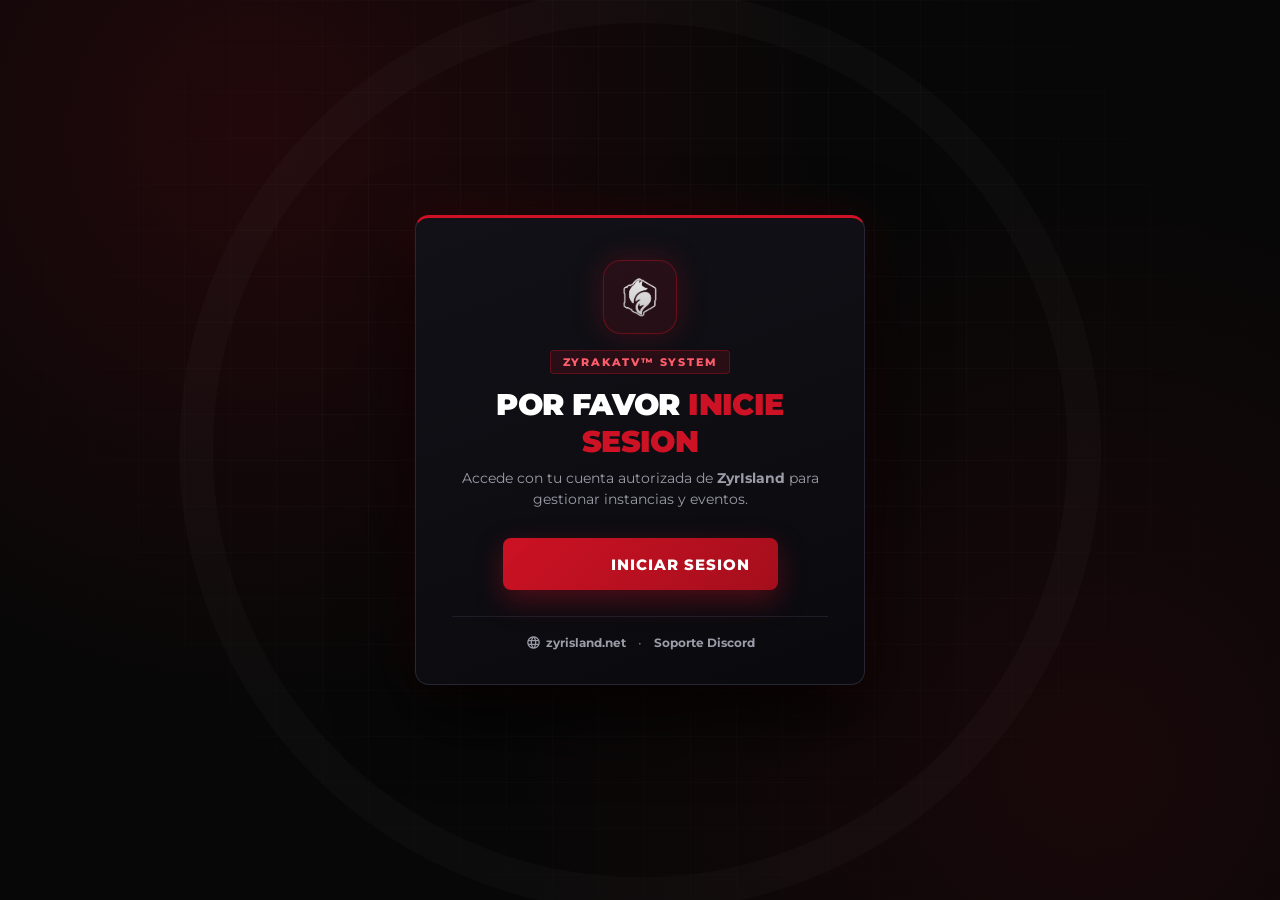
==== commit 3053a015: "Update index.html" ====
--- a/index.html
+++ b/index.html
@@ -3,7 +3,7 @@
 <head>
     <meta charset="UTF-8">
     <meta name="viewport" content="width=device-width, initial-scale=1.0">
-    <title>ZyrIsland | Iniciar Sesión — ZyrAkaTV™ App</title>
+    <title>Iniciar Sesion | ZyrAkaTV™ App</title>
     <meta name="theme-color" content="#cc1224">
     <link rel="stylesheet" href="css/styles.css">
     <link href="https://fonts.googleapis.com/icon?family=Material+Icons" rel="stylesheet">
@@ -20,13 +20,12 @@
     <div class="ambient-grid"></div>
     <div class="background-graphic"></div>
 
-    <!-- Bloqueo Exclusivo para Teléfonos Móviles -->
     <div id="mobile-blocker" class="mobile-blocker-screen">
         <div class="mobile-blocker-card">
             <div class="mobile-blocker-icon">
                 <span class="material-icons">desktop_windows</span>
             </div>
-            <div class="mobile-blocker-pill">SOLO COMPUTADORA • PC / MAC</div>
+            <div class="mobile-blocker-pill">SOLO COMPUTADORA • PC / Laptop</div>
             <h1>Acceso No Disponible en Móviles</h1>
             <p>
                 El gestor de instancias y eventos de <strong>ZyrAkaTV™</strong> está diseñado exclusivamente para ordenadores con <strong>Minecraft Java Edition</strong>.
@@ -45,20 +44,20 @@
                 <div class="brand-emblem-ring">
                     <img src="assets/icons/zyrakatv-ico.png" alt="ZyrAkaTV Logo">
                 </div>
-                <div class="brand-badge-pill">ZYRAKATV™ ECOSYSTEM</div>
-                <h1>POR FAVOR <span class="highlight">INICIE SESIÓN</span></h1>
+                <div class="brand-badge-pill">ZYRAKATV™ SYSTEM</div>
+                <h1>POR FAVOR <span class="highlight">INICIE SESION</span></h1>
                 <p class="login-subtitle">Accede con tu cuenta autorizada de <strong>ZyrIsland</strong> para gestionar instancias y eventos.</p>
             </div>
 
             <div id="initial-view" class="view-section">
                 <button id="show-login-btn" class="red-btn btn-hero-pulse">
-                    <span class="material-icons icon">key</span> Iniciar Sesión
+                    <span class="material-icons icon">key</span> Iniciar Sesion
                 </button>
             </div>
 
             <form id="form-view" class="view-section hidden-smooth" autocomplete="off">
                 <div class="input-group">
-                    <label for="username-input">Usuario de Minecraft (IGN)</label>
+                    <label for="username-input">Usuario de Minecraft (IN-GAME NAME)</label>
                     <div class="input-field-wrap">
                         <span class="material-icons field-prefix">person</span>
                         <input type="text" id="username-input" placeholder="Nombre de usuario" autocomplete="off" required>
@@ -67,7 +66,7 @@
 
                 <div class="ign-preview-chip">
                     <img id="login-avatar-preview" src="https://mc-heads.net/avatar/Steve/64" alt="Skin">
-                    <span>Identidad vinculada: <strong id="login-ign-label">Invitado</strong></span>
+                    <span>Identidad vinculada: <strong id="login-ign-label">DESCONOCIDO</strong></span>
                 </div>
 
                 <div class="input-group">
